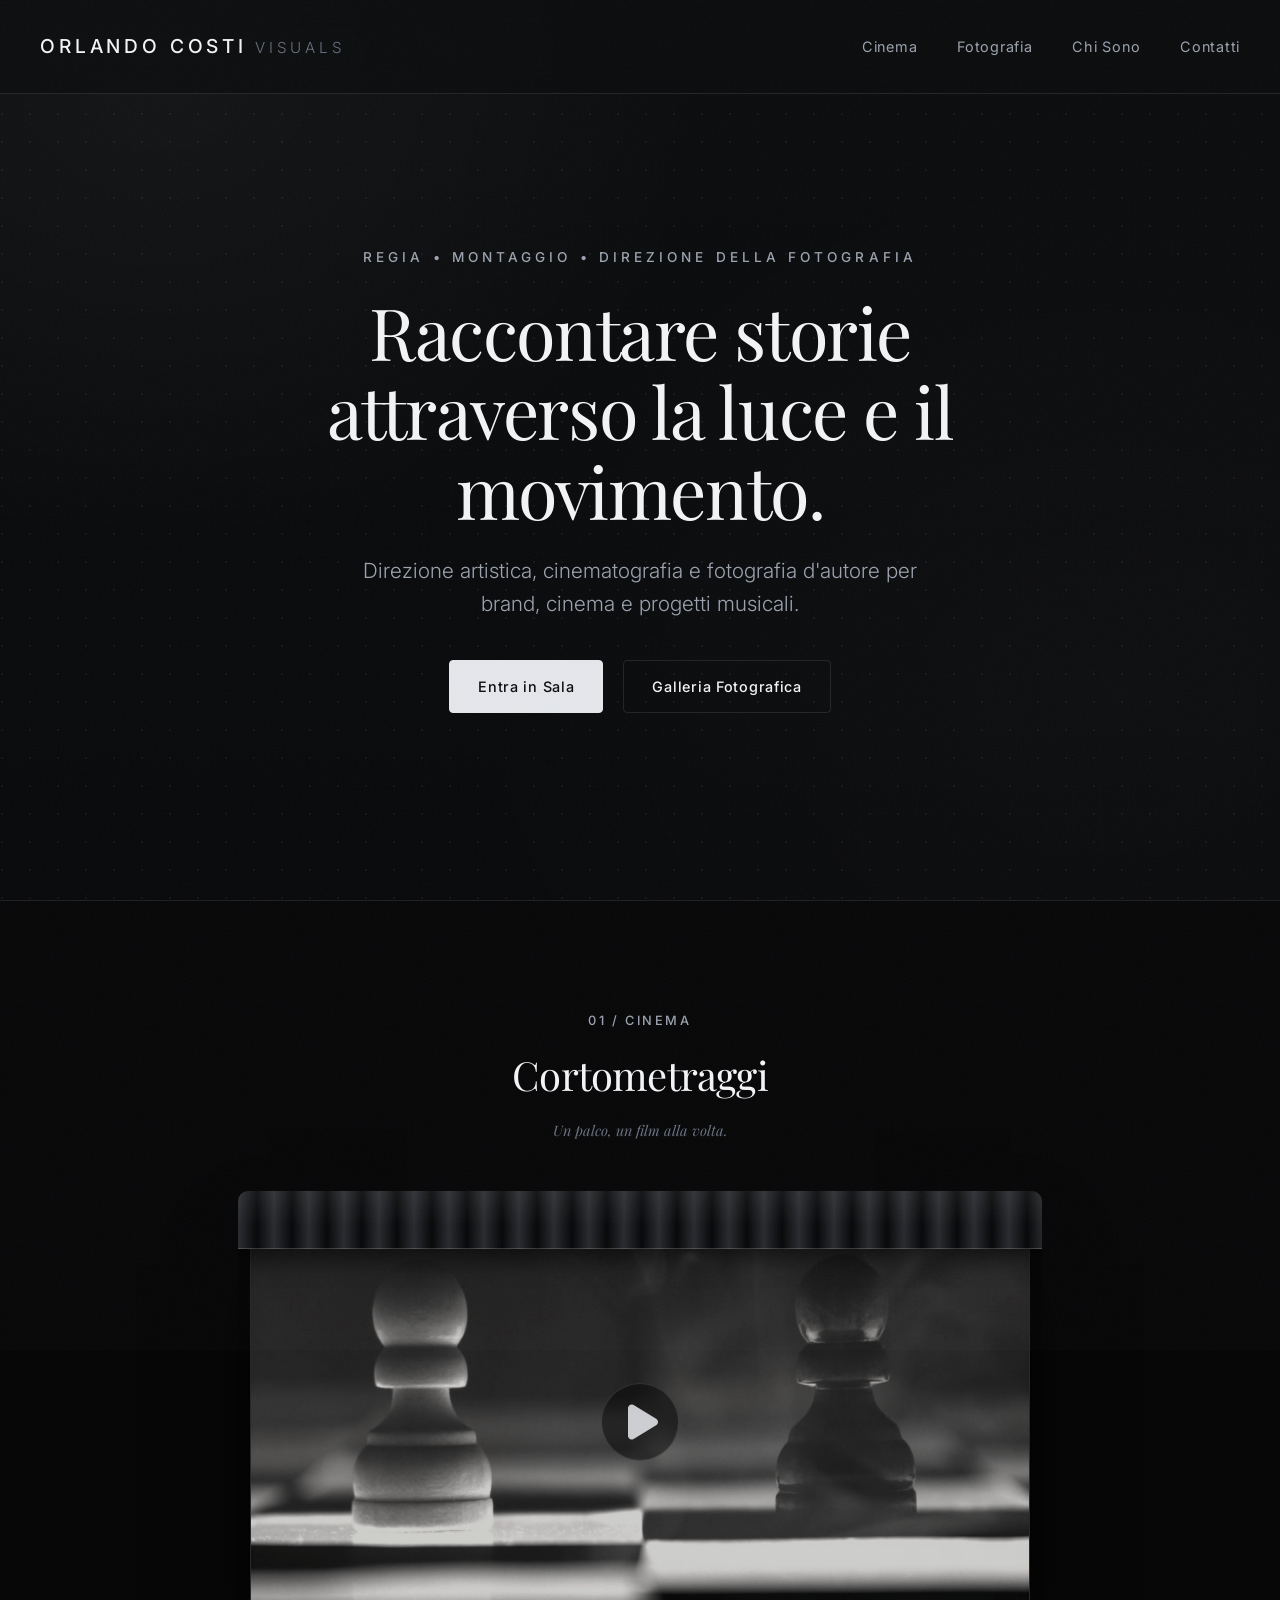
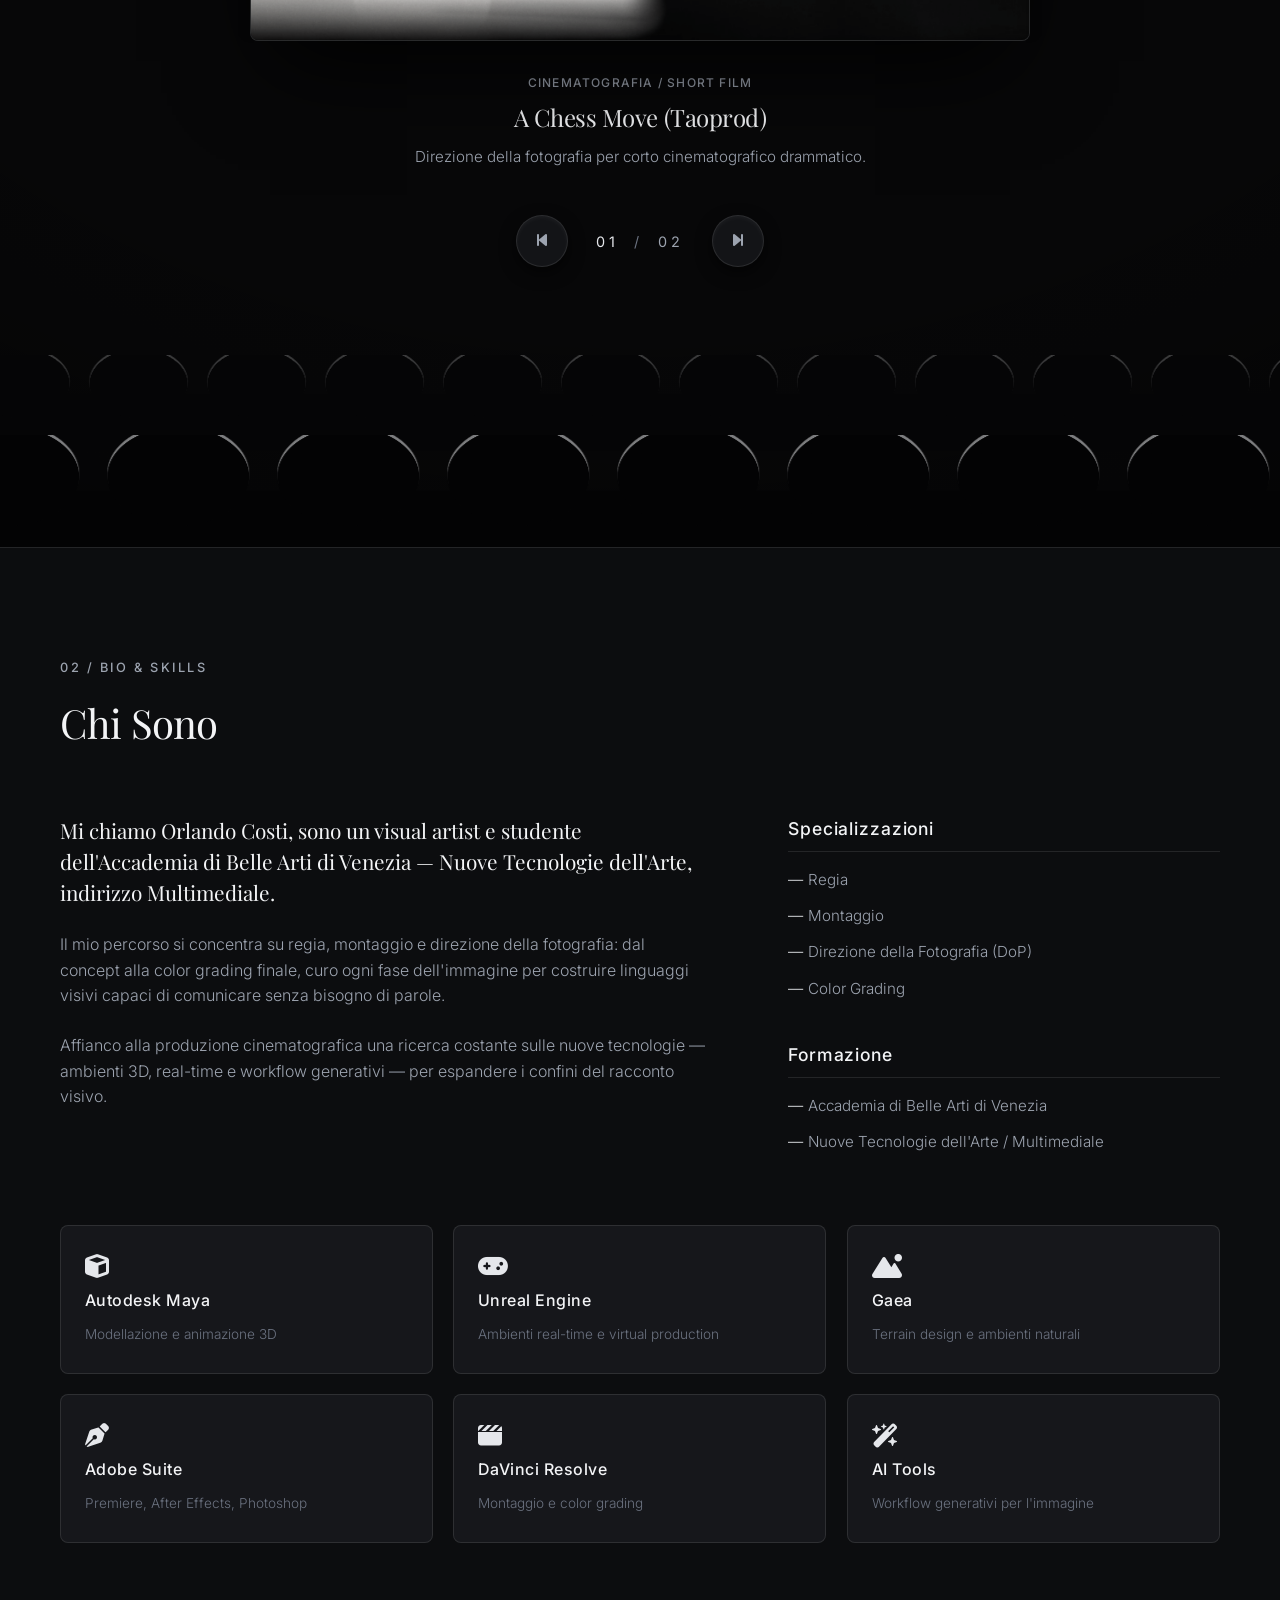
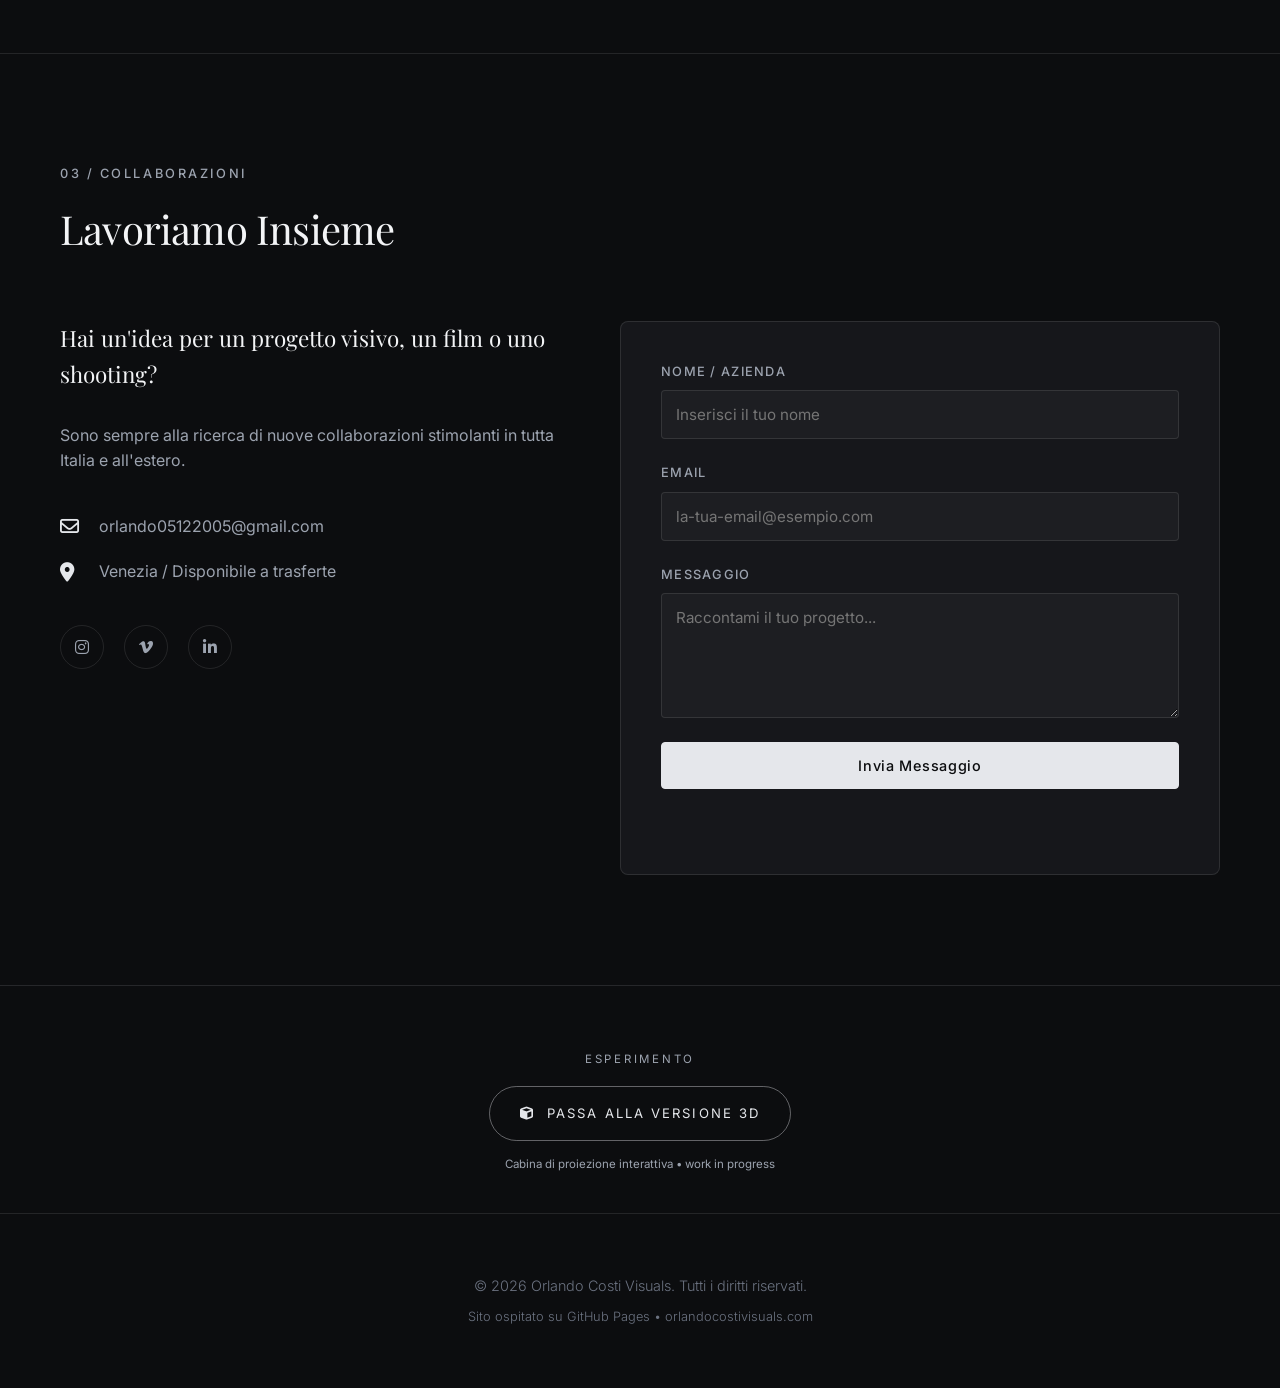
==== index.html @ 6434b757 "Remaster sito base: sipario più realistico + mail corretta - Tende: velluto a pieghe morbide che si " ====
<!DOCTYPE html>
<html lang="it">
<head>
    <meta charset="UTF-8">
    <meta name="viewport" content="width=device-width, initial-scale=1.0">
    <meta name="description" content="Orlando Costi Visuals - Portfolio di fotografia, cinematografia e direzione artistica.">
    <title>Orlando Costi Visuals | Portfolio</title>
    <!-- Google Fonts -->
    <link rel="preconnect" href="https://fonts.googleapis.com">
    <link rel="preconnect" href="https://fonts.gstatic.com" crossorigin>
    <link href="https://fonts.googleapis.com/css2?family=Inter:wght@300;400;500;600&family=Playfair+Display:ital,wght@0,400;0,600;1,400&display=swap" rel="stylesheet">
    <!-- FontAwesome for Icons -->
    <link rel="stylesheet" href="https://cdnjs.cloudflare.com/ajax/libs/font-awesome/6.4.0/css/all.min.css">
    <link rel="stylesheet" href="style.css">
</head>
<body>
    <div class="bg-ambient" aria-hidden="true"></div>
    <div class="bg-pattern" aria-hidden="true"></div>
    <div class="film-grain" aria-hidden="true"></div>

    <header class="main-header">
        <a href="index.html" class="logo">ORLANDO COSTI<span>VISUALS</span></a>
        <nav class="nav-links">
            <a href="#cinema" class="nav-link">Cinema</a>
            <a href="photography.html" class="nav-link">Fotografia</a>
            <a href="#about" class="nav-link">Chi Sono</a>
            <a href="#contact" class="nav-link">Contatti</a>
        </nav>
        <button class="mobile-menu-btn" aria-label="Menu" id="mobile-menu-toggle">
            <span class="bar"></span>
            <span class="bar"></span>
        </button>
    </header>

    <main>
        <!-- Hero Section -->
        <section class="hero" id="hero">
            <div class="hero-content">
                <p class="hero-tagline">REGIA &bull; MONTAGGIO &bull; DIREZIONE DELLA FOTOGRAFIA</p>
                <h1 class="hero-title">Raccontare storie attraverso la luce e il movimento.</h1>
                <p class="hero-desc">Direzione artistica, cinematografia e fotografia d'autore per brand, cinema e progetti musicali.</p>
                <div class="hero-cta">
                    <a href="#cinema" class="btn btn-primary">Entra in Sala</a>
                    <a href="photography.html" class="btn btn-secondary">Galleria Fotografica</a>
                </div>
            </div>
        </section>

        <!-- Cinema Stage: minimal theater — silhouette seats with projected
             light line, working curtains on each film switch -->
        <section class="cinema-stage" id="cinema">
            <!-- Platea minimalista: sagome sedute + linea di luce dallo schermo -->
            <div class="stage-seats" aria-hidden="true">
                <div class="seat-row seat-row-back"></div>
                <div class="seat-row seat-row-front"></div>
            </div>

            <div class="section-inner stage-inner">
                <div class="section-header text-center">
                    <span class="section-label">01 / CINEMA</span>
                    <h2 class="section-title">Cortometraggi</h2>
                    <p class="section-subtitle">Un palco, un film alla volta.</p>
                </div>

                <div class="stage-proscenium">
                    <div class="stage-viewport" id="stage-viewport">
                        <article class="stage-slide active" data-video-id="xAbP0Tb6KU0" tabindex="0" role="button" aria-label="Guarda A Chess Move">
                            <div class="stage-visual">
                                <img src="assets/covers/chessboard_cover.png" alt="A Chess Move Cover">
                                <i class="fa-solid fa-play play-icon-overlay"></i>
                                <div class="video-badge">CORTOMETRAGGIO</div>
                            </div>
                            <div class="stage-info">
                                <span class="project-category">Cinematografia / Short Film</span>
                                <h3 class="project-name">A Chess Move (Taoprod)</h3>
                                <p class="project-description">Direzione della fotografia per corto cinematografico drammatico.</p>
                            </div>
                        </article>

                        <article class="stage-slide" data-video-id="LDUSHwS_K_g" tabindex="0" role="button" aria-label="Guarda Terminal Dream">
                            <div class="stage-visual">
                                <img src="assets/covers/beach_cover.png" alt="Terminal Dream Cover">
                                <i class="fa-solid fa-play play-icon-overlay"></i>
                                <div class="video-badge">CORTOMETRAGGIO</div>
                            </div>
                            <div class="stage-info">
                                <span class="project-category">Cinematografia / Short Film</span>
                                <h3 class="project-name">Terminal Dream</h3>
                                <p class="project-description">Lavoro di cinematografia personale, esperimento di composizione e colore.</p>
                            </div>
                        </article>
                    </div>

                    <!-- Sipario: si chiude e si riapre a ogni cambio di corto -->
                    <div class="stage-curtains" id="stage-curtains" aria-hidden="true">
                        <div class="curtain curtain-left"></div>
                        <div class="curtain curtain-right"></div>
                        <div class="stage-valance"></div>
                    </div>
                </div>

                <div class="stage-controls">
                    <button class="stage-btn" id="stage-prev" aria-label="Film precedente">
                        <i class="fa-solid fa-backward-step"></i>
                    </button>
                    <div class="stage-counter">
                        <span id="stage-current">01</span>
                        <span class="counter-sep">/</span>
                        <span id="stage-total">02</span>
                    </div>
                    <button class="stage-btn" id="stage-next" aria-label="Film successivo">
                        <i class="fa-solid fa-forward-step"></i>
                    </button>
                </div>
            </div>
        </section>

        <!-- About & Skills Section -->
        <section class="about" id="about">
            <div class="section-inner">
                <div class="section-header">
                    <span class="section-label">02 / BIO &amp; SKILLS</span>
                    <h2 class="section-title">Chi Sono</h2>
                </div>
                <div class="about-content">
                    <div class="about-text">
                        <p class="about-lead">Mi chiamo Orlando Costi, sono un visual artist e studente dell'Accademia di Belle Arti di Venezia — Nuove Tecnologie dell'Arte, indirizzo Multimediale.</p>
                        <p>Il mio percorso si concentra su regia, montaggio e direzione della fotografia: dal concept alla color grading finale, curo ogni fase dell'immagine per costruire linguaggi visivi capaci di comunicare senza bisogno di parole.</p>
                        <p>Affianco alla produzione cinematografica una ricerca costante sulle nuove tecnologie — ambienti 3D, real-time e workflow generativi — per espandere i confini del racconto visivo.</p>
                    </div>
                    <div class="about-details">
                        <div class="detail-group">
                            <h4>Specializzazioni</h4>
                            <ul>
                                <li>Regia</li>
                                <li>Montaggio</li>
                                <li>Direzione della Fotografia (DoP)</li>
                                <li>Color Grading</li>
                            </ul>
                        </div>
                        <div class="detail-group">
                            <h4>Formazione</h4>
                            <ul>
                                <li>Accademia di Belle Arti di Venezia</li>
                                <li>Nuove Tecnologie dell'Arte / Multimediale</li>
                            </ul>
                        </div>
                    </div>
                </div>

                <div class="skills-grid">
                    <div class="skill-card" data-tilt="10">
                        <i class="fa-solid fa-cube"></i>
                        <h5>Autodesk Maya</h5>
                        <p>Modellazione e animazione 3D</p>
                    </div>
                    <div class="skill-card" data-tilt="10">
                        <i class="fa-solid fa-gamepad"></i>
                        <h5>Unreal Engine</h5>
                        <p>Ambienti real-time e virtual production</p>
                    </div>
                    <div class="skill-card" data-tilt="10">
                        <i class="fa-solid fa-mountain-sun"></i>
                        <h5>Gaea</h5>
                        <p>Terrain design e ambienti naturali</p>
                    </div>
                    <div class="skill-card" data-tilt="10">
                        <i class="fa-solid fa-pen-nib"></i>
                        <h5>Adobe Suite</h5>
                        <p>Premiere, After Effects, Photoshop</p>
                    </div>
                    <div class="skill-card" data-tilt="10">
                        <i class="fa-solid fa-clapperboard"></i>
                        <h5>DaVinci Resolve</h5>
                        <p>Montaggio e color grading</p>
                    </div>
                    <div class="skill-card" data-tilt="10">
                        <i class="fa-solid fa-wand-magic-sparkles"></i>
                        <h5>AI Tools</h5>
                        <p>Workflow generativi per l'immagine</p>
                    </div>
                </div>
            </div>
        </section>

        <!-- Contact Section -->
        <section class="contact" id="contact">
            <div class="section-inner">
                <div class="section-header">
                    <span class="section-label">03 / COLLABORAZIONI</span>
                    <h2 class="section-title">Lavoriamo Insieme</h2>
                </div>
                <div class="contact-container">
                    <div class="contact-info">
                        <p class="contact-lead">Hai un'idea per un progetto visivo, un film o uno shooting?</p>
                        <p>Sono sempre alla ricerca di nuove collaborazioni stimolanti in tutta Italia e all'estero.</p>
                        <div class="contact-methods">
                            <a href="mailto:orlando05122005@gmail.com" class="contact-method-item">
                                <i class="fa-regular fa-envelope"></i>
                                <span>orlando05122005@gmail.com</span>
                            </a>
                            <div class="contact-method-item">
                                <i class="fa-solid fa-location-dot"></i>
                                <span>Venezia / Disponibile a trasferte</span>
                            </div>
                        </div>
                        <div class="social-links">
                            <a href="#" target="_blank" rel="noopener noreferrer" aria-label="Instagram"><i class="fa-brands fa-instagram"></i></a>
                            <a href="#" target="_blank" rel="noopener noreferrer" aria-label="Vimeo"><i class="fa-brands fa-vimeo-v"></i></a>
                            <a href="#" target="_blank" rel="noopener noreferrer" aria-label="LinkedIn"><i class="fa-brands fa-linkedin-in"></i></a>
                        </div>
                    </div>

                    <form class="contact-form" action="#" method="POST" id="contact-form">
                        <div class="form-group">
                            <label for="name">Nome / Azienda</label>
                            <input type="text" id="name" name="name" required placeholder="Inserisci il tuo nome">
                        </div>
                        <div class="form-group">
                            <label for="email">Email</label>
                            <input type="email" id="email" name="email" required placeholder="la-tua-email@esempio.com">
                        </div>
                        <div class="form-group">
                            <label for="message">Messaggio</label>
                            <textarea id="message" name="message" rows="5" required placeholder="Raccontami il tuo progetto..."></textarea>
                        </div>
                        <button type="submit" class="btn btn-primary">Invia Messaggio</button>
                        <p class="form-status" id="form-status" role="status" aria-live="polite"></p>
                    </form>
                </div>
            </div>
        </section>
    </main>

    <!-- Lightbox Modal -->
    <div class="lightbox" id="lightbox-modal">
        <button class="lightbox-close" id="lightbox-close" aria-label="Chiudi">&times;</button>
        <button class="lightbox-nav lightbox-prev" id="lightbox-prev" aria-label="Precedente">&#10094;</button>
        <button class="lightbox-nav lightbox-next" id="lightbox-next" aria-label="Successiva">&#10095;</button>
        <div class="lightbox-content">
            <img src="" alt="" id="lightbox-img" class="lightbox-media active">
            <div id="lightbox-video-container" class="lightbox-media">
                <iframe id="lightbox-iframe" src="" frameborder="0" allow="accelerometer; autoplay; clipboard-write; encrypted-media; gyroscope; picture-in-picture; web-share" allowfullscreen title="Riproduzione video"></iframe>
            </div>
        </div>
        <div class="lightbox-caption" id="lightbox-caption">Dettagli Immagine</div>
    </div>

    <!-- Accesso all'esperienza 3D sperimentale (cabina di proiezione) -->
    <section style="text-align:center; padding:64px 24px 40px; border-top:1px solid rgba(229,231,235,0.12);">
        <p style="font-size:0.72rem; letter-spacing:0.24em; text-transform:uppercase; color:#9ca3af; margin-bottom:18px;">Esperimento</p>
        <a href="booth.html" style="display:inline-flex; align-items:center; gap:12px; padding:16px 30px; border:1px solid rgba(229,231,235,0.4); border-radius:999px; color:#e5e7eb; text-decoration:none; font-family:inherit; font-size:0.82rem; letter-spacing:0.16em; text-transform:uppercase; transition:background .25s ease, border-color .25s ease;"
           onmouseover="this.style.background='rgba(229,231,235,0.12)'; this.style.borderColor='#e5e7eb';"
           onmouseout="this.style.background='transparent'; this.style.borderColor='rgba(229,231,235,0.4)';">
            <i class="fa-solid fa-cube"></i> Passa alla versione 3D
        </a>
        <p style="font-size:0.72rem; color:#9ca3af; margin-top:14px;">Cabina di proiezione interattiva &bull; work in progress</p>
    </section>

    <footer class="main-footer">
        <p>&copy; 2026 Orlando Costi Visuals. Tutti i diritti riservati.</p>
        <p class="footer-sub">Sito ospitato su GitHub Pages &bull; orlandocostivisuals.com</p>
    </footer>

    <script src="script.js"></script>
</body>
</html>
---- style.css ----
/* ==========================================================================
   Orlando Costi Visuals - Portfolio CSS (grigio & argento)
   Pages: index.html (Hero, Cinema Stage, About, Contact)
          photography.html (Selezione progetti + Galleria spaziale)
   ========================================================================== */

/* 1. Design System Tokens */
:root {
    --bg-color: #0c0d0f;        /* grigio carbone scuro */
    --bg-slate: #101114;        /* grigio ardesia */
    --bg-card: #16171b;         /* grigio scuro per card e form */
    --text-primary: #f3f4f6;    /* argento chiarissimo */
    --text-secondary: #9ca3af;  /* grigio medio */
    --text-muted: #6b7280;      /* grigio spento */
    --accent: #e5e7eb;          /* argento metallico */
    --accent-hover: #ffffff;    /* bianco puro */
    --accent-rgb: 229, 231, 235;
    --border-color: rgba(255, 255, 255, 0.1);

    /* Font Families */
    --font-serif: 'Playfair Display', Georgia, serif;
    --font-sans: 'Inter', -apple-system, BlinkMacSystemFont, "Segoe UI", Roboto, sans-serif;

    /* Spacings */
    --container-max-width: 1200px;
    --section-padding-y: 110px;
    --transition-smooth: all 0.5s cubic-bezier(0.16, 1, 0.3, 1);
}

/* 2. Reset & Base Styles */
* {
    margin: 0;
    padding: 0;
    box-sizing: border-box;
}

html {
    scroll-behavior: smooth;
    background-color: var(--bg-color);
    color: var(--text-primary);
    font-family: var(--font-sans);
    line-height: 1.6;
}

body {
    overflow-x: hidden;
    position: relative;
}

/* Ambient background: chiaroscuro neutro che respira lentamente */
.bg-ambient {
    position: fixed;
    inset: -12%;
    z-index: -2;
    pointer-events: none;
    background:
        radial-gradient(50% 60% at 20% 18%, rgba(255, 255, 255, 0.035), transparent 70%),
        radial-gradient(60% 70% at 80% 72%, rgba(255, 255, 255, 0.02), transparent 72%),
        linear-gradient(180deg, #0c0d0f 0%, #08090b 100%);
    animation: ambient-drift 32s ease-in-out infinite alternate;
    will-change: transform;
}

@keyframes ambient-drift {
    0%   { transform: translate3d(-2%, -1.5%, 0) scale(1); }
    50%  { transform: translate3d(1.5%, 1%, 0) scale(1.04); }
    100% { transform: translate3d(3%, 2%, 0) scale(1.08); }
}

/* Pattern continuo: micro-punti argento in deriva lentissima.
   Traslazione = multipli esatti della tile (28px) → loop invisibile */
.bg-pattern {
    position: fixed;
    top: -320px;
    left: -320px;
    width: calc(100vw + 640px);
    height: calc(100vh + 640px);
    z-index: -1;
    pointer-events: none;
    background-image: radial-gradient(rgba(255, 255, 255, 0.05) 1px, transparent 1.3px);
    background-size: 28px 28px;
    animation: pattern-drift 150s linear infinite;
    will-change: transform;
}

@keyframes pattern-drift {
    to { transform: translate3d(280px, 168px, 0); }
}

/* Animated film-grain overlay (SVG turbulence noise, GPU-jittered) */
.film-grain {
    position: fixed;
    top: -50vh;
    left: -50vw;
    width: 200vw;
    height: 200vh;
    background-image: url("data:image/svg+xml,%3Csvg xmlns='http://www.w3.org/2000/svg' width='240' height='240'%3E%3Cfilter id='n'%3E%3CfeTurbulence type='fractalNoise' baseFrequency='0.85' numOctaves='2' stitchTiles='stitch'/%3E%3C/filter%3E%3Crect width='240' height='240' filter='url(%23n)'/%3E%3C/svg%3E");
    opacity: 0.04;
    pointer-events: none;
    z-index: 1500;
    animation: grain-shift 0.9s steps(10) infinite;
    will-change: transform;
}

@keyframes grain-shift {
    0%   { transform: translate3d(0, 0, 0); }
    10%  { transform: translate3d(-2%, -3%, 0); }
    20%  { transform: translate3d(3%, 1%, 0); }
    30%  { transform: translate3d(-1%, 3%, 0); }
    40%  { transform: translate3d(2%, -2%, 0); }
    50%  { transform: translate3d(-3%, 2%, 0); }
    60%  { transform: translate3d(1%, -1%, 0); }
    70%  { transform: translate3d(-2%, 2%, 0); }
    80%  { transform: translate3d(3%, -3%, 0); }
    90%  { transform: translate3d(-1%, 1%, 0); }
    100% { transform: translate3d(0, 0, 0); }
}

/* Typography elements */
h1, h2, h3, h4 {
    font-family: var(--font-serif);
    font-weight: 400;
    letter-spacing: -0.02em;
}

p {
    font-size: 1rem;
    color: var(--text-secondary);
}

a {
    color: inherit;
    text-decoration: none;
}

ul {
    list-style: none;
}

/* 3. Header & Navigation (shared across pages) */
.main-header {
    position: fixed;
    top: 0;
    left: 0;
    width: 100%;
    display: flex;
    justify-content: space-between;
    align-items: center;
    padding: 30px 40px;
    z-index: 100;
    background: rgba(12, 13, 15, 0.72);
    backdrop-filter: blur(15px);
    border-bottom: 1px solid var(--border-color);
    transition: var(--transition-smooth);
}

.main-header.scrolled {
    padding: 15px 40px;
    box-shadow: 0 10px 30px rgba(0, 0, 0, 0.3);
}

.logo {
    font-size: 1.2rem;
    font-weight: 500;
    letter-spacing: 0.2em;
    font-family: var(--font-sans);
}

.logo span {
    font-weight: 300;
    color: var(--text-muted);
    margin-left: 8px;
    font-size: 0.95rem;
}

.nav-links {
    display: flex;
    gap: 40px;
}

.nav-link {
    font-size: 0.9rem;
    font-weight: 400;
    letter-spacing: 0.05em;
    color: var(--text-secondary);
    transition: var(--transition-smooth);
    position: relative;
    padding: 5px 0;
}

.nav-link::after {
    content: '';
    position: absolute;
    bottom: 0;
    left: 0;
    width: 0;
    height: 1px;
    background-color: var(--accent);
    transition: var(--transition-smooth);
}

.nav-link:hover,
.nav-link.active {
    color: var(--text-primary);
}

.nav-link:hover::after,
.nav-link.active::after {
    width: 100%;
}

/* Mobile Menu Button */
.mobile-menu-btn {
    display: none;
    background: none;
    border: none;
    cursor: pointer;
    flex-direction: column;
    gap: 6px;
    padding: 4px;
}

.mobile-menu-btn .bar {
    width: 24px;
    height: 1px;
    background-color: var(--text-primary);
    transition: var(--transition-smooth);
}

/* 4. Sections Base Layout (full-bleed sections, constrained inner) */
section {
    padding: var(--section-padding-y) 0;
    border-top: 1px solid var(--border-color);
}

.section-inner {
    max-width: var(--container-max-width);
    margin: 0 auto;
    padding: 0 20px;
}

.section-header {
    margin-bottom: 60px;
}

.section-header.text-center {
    text-align: center;
}

.section-label {
    display: block;
    font-size: 0.8rem;
    letter-spacing: 0.2em;
    color: var(--text-secondary);
    margin-bottom: 12px;
    font-weight: 500;
}

.section-title {
    font-size: 2.5rem;
    color: var(--text-primary);
}

.section-subtitle {
    margin-top: 12px;
    font-size: 0.9rem;
    color: var(--text-muted);
    font-style: italic;
    font-family: var(--font-serif);
}

/* Scroll reveal: sections fade up, inner blocks follow with a stagger */
.reveal {
    opacity: 0;
    transform: translateY(34px);
    transition: opacity 0.8s cubic-bezier(0.16, 1, 0.3, 1),
                transform 0.8s cubic-bezier(0.16, 1, 0.3, 1);
}

.reveal.visible {
    opacity: 1;
    transform: none;
}

.reveal .section-header,
.reveal .stage-proscenium,
.reveal .about-content,
.reveal .contact-container,
.reveal .folder-grid,
.reveal .stage-controls {
    opacity: 0;
    transform: translateY(26px);
    transition: opacity 0.9s cubic-bezier(0.16, 1, 0.3, 1),
                transform 0.9s cubic-bezier(0.16, 1, 0.3, 1);
}

.reveal.visible .section-header {
    opacity: 1;
    transform: none;
    transition-delay: 0.08s;
}

.reveal.visible .stage-proscenium,
.reveal.visible .about-content,
.reveal.visible .contact-container,
.reveal.visible .folder-grid {
    opacity: 1;
    transform: none;
    transition-delay: 0.22s;
}

.reveal.visible .stage-controls {
    opacity: 1;
    transform: none;
    transition-delay: 0.38s;
}

/* Skill cards fade in one after another (opacity only: the 3D tilt owns
   their transform, so its 0.18s transform transition stays untouched) */
.reveal .skill-card {
    opacity: 0;
    transition: opacity 0.7s ease, transform 0.18s ease-out;
}

.reveal.visible .skill-card {
    opacity: 1;
}

.reveal.visible .skill-card:nth-child(1) { transition-delay: 0.12s, 0s; }
.reveal.visible .skill-card:nth-child(2) { transition-delay: 0.19s, 0s; }
.reveal.visible .skill-card:nth-child(3) { transition-delay: 0.26s, 0s; }
.reveal.visible .skill-card:nth-child(4) { transition-delay: 0.33s, 0s; }
.reveal.visible .skill-card:nth-child(5) { transition-delay: 0.40s, 0s; }
.reveal.visible .skill-card:nth-child(6) { transition-delay: 0.47s, 0s; }

/* 5. Hero Section */
.hero {
    min-height: 100vh;
    display: flex;
    align-items: center;
    justify-content: center;
    padding: 140px 20px 80px 20px;
    text-align: center;
    border-top: none;
}

.hero-content {
    max-width: 800px;
    animation: fadeIn 1.2s cubic-bezier(0.16, 1, 0.3, 1) forwards;
}

.hero-tagline {
    font-size: 0.85rem;
    letter-spacing: 0.3em;
    color: var(--text-secondary);
    margin-bottom: 24px;
    font-weight: 500;
}

.hero-title {
    font-size: clamp(2.5rem, 6vw, 4.5rem);
    line-height: 1.1;
    margin-bottom: 24px;
    color: var(--text-primary);
}

.hero-desc {
    font-size: clamp(1.1rem, 2vw, 1.3rem);
    max-width: 600px;
    margin: 0 auto 40px auto;
    font-weight: 300;
}

.hero-cta {
    display: flex;
    gap: 20px;
    justify-content: center;
    align-items: center;
}

/* Buttons */
.btn {
    display: inline-block;
    padding: 14px 28px;
    font-size: 0.9rem;
    font-weight: 500;
    letter-spacing: 0.05em;
    border-radius: 4px;
    transition: var(--transition-smooth);
    cursor: pointer;
    border: none;
    font-family: var(--font-sans);
}

.btn-primary {
    background-color: var(--accent);
    color: #0c0d0f;
    border: 1px solid var(--accent);
}

.btn-primary:hover {
    background-color: var(--accent-hover);
    border-color: var(--accent-hover);
    transform: translateY(-2px);
    box-shadow: 0 10px 20px rgba(255, 255, 255, 0.12);
}

.btn-secondary {
    background-color: transparent;
    color: var(--text-primary);
    border: 1px solid var(--border-color);
}

.btn-secondary:hover {
    background-color: rgba(255, 255, 255, 0.05);
    border-color: var(--text-primary);
    transform: translateY(-2px);
}

/* Shared project text styles */
.project-category {
    font-size: 0.75rem;
    letter-spacing: 0.1em;
    color: var(--text-secondary);
    text-transform: uppercase;
    font-weight: 500;
    margin-bottom: 6px;
    display: inline-block;
}

.project-name {
    font-size: 1.5rem;
    color: var(--text-primary);
    margin-bottom: 8px;
    transition: var(--transition-smooth);
}

.project-description {
    font-size: 0.95rem;
    color: var(--text-secondary);
    font-weight: 300;
}

/* Generic 3D tilt targets (transform driven by JS) */
[data-tilt] {
    transition: transform 0.18s ease-out;
    transform-style: preserve-3d;
    will-change: transform;
}

/* ==========================================================================
   7. CINEMA STAGE — sala minimale: platea in silhouette, sipario funzionale
   ========================================================================== */
.cinema-stage {
    position: relative;
    background-color: #070708;
    overflow: hidden;
    padding-bottom: 280px; /* respiro per la platea in primo piano */
}

/* Vignetta neutra: chiude la sala senza distrarre */
.cinema-stage::before {
    content: '';
    position: absolute;
    inset: 0;
    z-index: 1;
    pointer-events: none;
    background: radial-gradient(ellipse 120% 90% at 50% 30%,
        transparent 55%, rgba(0, 0, 0, 0.55) 100%);
}

.stage-inner {
    position: relative;
}

.stage-inner .section-header {
    position: relative;
    z-index: 2;
}

/* --- Platea minimalista ---------------------------------------------------
   Sagome di poltrone quasi nere; una sottile linea bianca corre lungo il
   bordo superiore di ogni schienale: è la luce proiettata dallo schermo.
   Ogni fila: 3 layer ripetuti — (1) sagoma, (2) stessa sagoma spostata
   in alto di --lift in colore luce (spunta solo il filo superiore),
   (3) corpo pieno sotto. --------------------------------------------------- */
.stage-seats {
    position: absolute;
    bottom: 0;
    left: 0;
    width: 100%;
    height: 240px;
    z-index: 4;
    pointer-events: none;
}

.seat-row {
    position: absolute;
    left: 50%;
    transform: translateX(-50%);
    background-repeat: repeat-x;
    background-size: var(--w) 100%;
    background-image:
        radial-gradient(ellipse 42% 36% at 50% 30%, var(--fill) 99%, transparent 100%),
        radial-gradient(ellipse 42% 36% at 50% calc(30% - var(--lift)), var(--line) 98%, transparent 100%),
        linear-gradient(to bottom, transparent 0 40%, var(--fill) 40.5% 100%);
}

.seat-row-back {
    --w: 118px;
    --lift: 2.5px;
    --fill: #050506;
    --line: rgba(243, 244, 246, 0.22);
    width: 106%;
    height: 96px;
    bottom: 96px;
}

.seat-row-front {
    --w: 170px;
    --lift: 3.5px;
    --fill: #030304;
    --line: rgba(243, 244, 246, 0.5);
    width: 112%;
    height: 138px;
    bottom: -26px;
}

/* --- Proscenio: schermo + sipario ----------------------------------------- */
.stage-proscenium {
    position: relative;
    z-index: 3;
    max-width: 780px;
    margin: 0 auto;
}

.stage-viewport {
    position: relative;
    min-height: 480px;
}

.stage-slide {
    display: none;
    cursor: pointer;
    outline-color: var(--accent);
}

.stage-slide.active {
    display: block;
}

.stage-visual {
    position: relative;
    aspect-ratio: 16/9;
    border-radius: 8px;
    overflow: hidden;
    border: 1px solid rgba(255, 255, 255, 0.12);
    display: flex;
    align-items: center;
    justify-content: center;
    background: #0b0c0e;
    box-shadow: 0 40px 90px -20px rgba(0, 0, 0, 0.9);
}

.stage-visual img {
    position: absolute;
    width: 100%;
    height: 100%;
    object-fit: cover;
    opacity: 0.8;
    filter: saturate(0.25); /* fotogrammi quasi monocromi, coerenti con la palette */
    transition: var(--transition-smooth);
}

.stage-slide:hover .stage-visual img {
    opacity: 0.95;
    transform: scale(1.02);
}

.play-icon-overlay {
    font-size: 2.5rem;
    color: var(--accent);
    opacity: 0.85;
    z-index: 2;
    transition: var(--transition-smooth);
    background: rgba(7, 7, 8, 0.6);
    width: 78px;
    height: 78px;
    border-radius: 50%;
    display: flex;
    align-items: center;
    justify-content: center;
    padding-left: 6px; /* Alignment visual correction for play icon */
    border: 1px solid rgba(255, 255, 255, 0.14);
}

.stage-slide:hover .play-icon-overlay {
    opacity: 1;
    color: #0c0d0f;
    background-color: var(--accent);
    border-color: var(--accent);
    transform: scale(1.08);
}

.video-badge {
    position: absolute;
    top: 18px;
    left: 18px;
    background-color: rgba(7, 7, 8, 0.7);
    color: var(--accent);
    border: 1px solid rgba(255, 255, 255, 0.35);
    padding: 4px 10px;
    border-radius: 4px;
    font-size: 0.7rem;
    font-weight: 600;
    letter-spacing: 0.1em;
    z-index: 2;
}

.stage-info {
    text-align: center;
    margin-top: 28px;
}

/* --- Sipario --------------------------------------------------------------
   Due pannelli plissettati in grigio. A riposo incorniciano appena lo
   schermo; al cambio corto si chiudono, la pellicola cambia, si riaprono. */
.stage-curtains {
    position: absolute;
    top: -12px;
    left: -12px;
    right: -12px;
    aspect-ratio: 16/9; /* copre lo schermo, non la didascalia sotto */
    overflow: hidden;
    pointer-events: none;
    border-radius: 10px;
}

.curtain {
    position: absolute;
    top: 0;
    bottom: 0;
    width: 54%;
    background-color: #131419;
    /* Velluto grigio a pieghe morbide: valli scure, creste che prendono luce */
    background-image:
        linear-gradient(to bottom, rgba(255, 255, 255, 0.05), transparent 12%, transparent 88%, rgba(0, 0, 0, 0.4)),
        repeating-linear-gradient(90deg,
            rgba(0, 0, 0, 0.64) 0px,
            rgba(150, 154, 163, 0.22) 13px,
            rgba(0, 0, 0, 0.66) 27px,
            rgba(108, 112, 120, 0.12) 41px);
    box-shadow: inset 0 0 70px rgba(0, 0, 0, 0.6), 0 0 55px rgba(0, 0, 0, 0.8);
    /* Peso teatrale: parte lenta, accelera, si assesta al centro */
    transition: transform 0.95s cubic-bezier(0.55, 0.03, 0.18, 1);
    will-change: transform;
}

/* Filo argento sul bordo interno (luce dello schermo) */
.curtain::before {
    content: '';
    position: absolute;
    top: 0;
    bottom: 0;
    width: 2px;
    z-index: 2;
    background: linear-gradient(to bottom,
        rgba(243, 244, 246, 0.5), rgba(243, 244, 246, 0.1) 70%, transparent);
}
/* Alone morbido dello schermo sul lembo interno */
.curtain::after {
    content: '';
    position: absolute;
    top: 0;
    bottom: 0;
    width: 44px;
}

.curtain-left {
    left: 0;
    transform-origin: left center;
    transform: translateX(-89%) scaleX(0.78); /* a riposo: raccolta a sinistra */
}
.curtain-left::before { right: 0; }
.curtain-left::after  { right: 0; background: linear-gradient(90deg, transparent, rgba(243, 244, 246, 0.1)); }

.curtain-right {
    right: 0;
    transform-origin: right center;
    transform: translateX(89%) scaleX(0.78);
    transition-delay: 0.06s; /* leggero sfasamento: più vivo */
}
.curtain-right::before { left: 0; }
.curtain-right::after  { left: 0; background: linear-gradient(270deg, transparent, rgba(243, 244, 246, 0.1)); }

/* Chiuse: le pieghe si distendono (scaleX 1) e coprono lo schermo con lieve sovrapposizione */
.stage-curtains.closed .curtain-left,
.stage-curtains.closed .curtain-right {
    transform: translateX(0) scaleX(1);
}

/* Mantovana (pelmet) fissa in alto: incornicia il palco */
.stage-valance {
    position: absolute;
    top: 0;
    left: -2%;
    right: -2%;
    height: 13%;
    z-index: 3;
    background-color: #101115;
    background-image:
        linear-gradient(to bottom, rgba(255, 255, 255, 0.06), transparent 60%),
        repeating-linear-gradient(90deg,
            rgba(0, 0, 0, 0.6) 0px,
            rgba(150, 154, 163, 0.18) 17px,
            rgba(0, 0, 0, 0.62) 35px);
    border-bottom: 1px solid rgba(243, 244, 246, 0.14);
    box-shadow: 0 10px 24px rgba(0, 0, 0, 0.6);
}

/* --- Controlli ------------------------------------------------------------ */
.stage-controls {
    position: relative;
    z-index: 6;
    display: flex;
    align-items: center;
    justify-content: center;
    gap: 28px;
    margin-top: 46px;
}

.stage-btn {
    width: 52px;
    height: 52px;
    border-radius: 50%;
    background: #131417;
    border: 1px solid var(--border-color);
    color: var(--text-secondary);
    font-size: 1rem;
    cursor: pointer;
    transition: var(--transition-smooth);
    box-shadow: inset 0 2px 4px rgba(255, 255, 255, 0.04), 0 6px 16px rgba(0, 0, 0, 0.6);
}

.stage-btn:hover {
    color: #0c0d0f;
    background: var(--accent);
    border-color: var(--accent);
}

.stage-btn:active {
    transform: scale(0.9);
}

.stage-counter {
    font-family: var(--font-sans);
    font-size: 0.9rem;
    letter-spacing: 0.25em;
    color: var(--text-secondary);
}

.stage-counter .counter-sep {
    margin: 0 8px;
    color: var(--text-muted);
}

#stage-current {
    color: var(--accent);
}

/* ==========================================================================
   8a. PROJECT FOLDER SELECTION (photography.html, view 1)
   ========================================================================== */
.project-select {
    border-top: none;
    min-height: 100vh;
    padding-top: 160px;
}

.folder-grid {
    display: grid;
    grid-template-columns: repeat(2, 1fr);
    gap: 40px;
    max-width: 940px;
    margin: 0 auto;
}

.folder-card {
    background: var(--bg-card);
    border: 1px solid var(--border-color);
    border-radius: 10px;
    overflow: hidden;
    cursor: pointer;
    outline-color: var(--accent);
    transition: var(--transition-smooth);
}

.folder-card:hover {
    transform: translateY(-6px);
    border-color: rgba(var(--accent-rgb), 0.4);
    box-shadow: 0 26px 50px rgba(0, 0, 0, 0.55);
}

.folder-cover {
    aspect-ratio: 16/10;
    overflow: hidden;
}

.folder-cover img {
    width: 100%;
    height: 100%;
    object-fit: cover;
    opacity: 0.85;
    transition: var(--transition-smooth);
}

.folder-card:hover .folder-cover img {
    transform: scale(1.05);
    opacity: 1;
}

.folder-info {
    display: flex;
    align-items: center;
    gap: 16px;
    padding: 18px 22px;
}

.folder-info i {
    font-size: 1.3rem;
    color: var(--accent);
}

.folder-info h3 {
    font-size: 1.15rem;
    color: var(--text-primary);
}

.folder-info p {
    font-size: 0.85rem;
    color: var(--text-muted);
}

/* --- View switching: zoom/fade between folders and gallery --- */
.view-hidden {
    display: none !important;
}

.view-enter {
    animation: view-in 0.65s cubic-bezier(0.16, 1, 0.3, 1);
}

.project-select.zoom-out {
    animation: view-out 0.45s cubic-bezier(0.55, 0, 0.8, 0.4) forwards;
}

@keyframes view-in {
    from {
        opacity: 0;
        transform: scale(1.06);
    }
    to {
        opacity: 1;
        transform: none;
    }
}

@keyframes view-out {
    to {
        opacity: 0;
        transform: scale(1.12);
    }
}

/* "Back to projects" button */
.tunnel-back {
    display: flex;
    width: max-content;
    align-items: center;
    gap: 10px;
    margin: 0 auto 44px;
    background: rgba(22, 23, 27, 0.85);
    border: 1px solid var(--border-color);
    color: var(--text-secondary);
    padding: 10px 20px;
    border-radius: 30px;
    font-family: var(--font-sans);
    font-size: 0.85rem;
    letter-spacing: 0.05em;
    cursor: pointer;
    transition: var(--transition-smooth);
    pointer-events: auto;
}

.tunnel-back:hover {
    color: #0c0d0f;
    background: var(--accent);
    border-color: var(--accent);
}

/* ==========================================================================
   8b. SPATIAL PHOTOGRAPHY TUNNEL (photography.html, view 2)
   Default: readable grid (mobile/touch/reduced-motion fallback).
   body.tunnel-3d: fixed full-screen 3D flight scene.
   ========================================================================== */

/* --- Grid fallback (default) --- */
.tunnel-scene {
    border-top: none;
    padding: 140px 0 80px;
}

.tunnel-world {
    width: 100%;
    max-width: var(--container-max-width);
    margin: 0 auto;
    padding: 0 20px;
    display: grid;
    grid-template-columns: repeat(2, 1fr);
    gap: 30px;
}

.tunnel-card {
    cursor: pointer;
    outline-color: var(--accent);
}

.tunnel-card img {
    width: 100%;
    aspect-ratio: 16/11;
    object-fit: cover;
    border-radius: 8px;
    border: 1px solid var(--border-color);
    display: block;
    box-shadow: 0 24px 50px -12px rgba(0, 0, 0, 0.6);
}

.tunnel-card figcaption {
    margin-top: 12px;
    font-family: var(--font-serif);
    font-size: 1.05rem;
    color: var(--text-primary);
}

.dust-plane,
.tunnel-track,
.tunnel-hint,
.tunnel-counter,
.tunnel-progress {
    display: none; /* only exist in 3D mode */
}

.tunnel-hud .tunnel-heading {
    max-width: var(--container-max-width);
    margin: 0 auto;
    padding: 0 20px 50px;
}

/* HUD heading is placed after the world in the DOM but must read first */
.tunnel-scene {
    display: flex;
    flex-direction: column;
}

.tunnel-hud   { order: 0; }
.tunnel-world { order: 1; }

/* --- 3D flight mode --- */
.tunnel-3d .tunnel-scene {
    position: fixed;
    inset: 0;
    padding: 0;
    display: block;
    overflow: hidden;
    background:
        radial-gradient(ellipse at 50% 42%, rgba(255, 255, 255, 0.035), transparent 60%),
        linear-gradient(180deg, var(--bg-color) 0%, var(--bg-slate) 55%, var(--bg-color) 100%);
    z-index: 1;
}

.tunnel-3d .tunnel-track {
    display: block; /* scroll length = flight length (set by JS) */
}

.tunnel-3d .main-footer {
    display: none;
}

.tunnel-3d .dust-plane {
    display: block;
    position: absolute;
    inset: 0;
    width: 100%;
    height: 100%;
    pointer-events: none;
}

#dust-bg  { z-index: 1; }
#dust-mid { z-index: 2; }

.tunnel-3d .tunnel-world {
    position: absolute;
    inset: 0;
    max-width: none;
    padding: 0;
    display: block;
    z-index: 3;
    perspective: 1000px;
    perspective-origin: 50% 46%;
    transform-style: preserve-3d;
}

/* Zig-zag corridor: cards stay near the center, so the focused one is
   large and fully visible while neighbours recede to the sides */
.tunnel-3d .tunnel-card {
    position: absolute;
    top: 50%;
    left: 50%;
    width: min(46vw, 640px);
    will-change: transform, opacity;
    backface-visibility: hidden;
}

.tunnel-3d .tunnel-card img {
    aspect-ratio: 16/11;
    box-shadow: 0 40px 90px -18px rgba(0, 0, 0, 0.85);
}

.tunnel-3d .tunnel-card figcaption {
    font-size: 0.95rem;
    opacity: 0.85;
}

.tunnel-3d .dust-fg { z-index: 4; }

/* --- HUD --- */
.tunnel-3d .tunnel-hud {
    position: absolute;
    inset: 0;
    z-index: 5;
    pointer-events: none;
}

.tunnel-3d .tunnel-heading {
    position: absolute;
    top: 110px;
    left: 40px;
    padding: 0;
}

.tunnel-3d .tunnel-heading .section-title {
    font-size: 2rem;
}

.tunnel-3d .tunnel-back {
    position: absolute;
    top: 112px;
    right: 40px;
    margin: 0;
}

.tunnel-3d .tunnel-hint {
    display: block;
    position: absolute;
    bottom: 34px;
    left: 50%;
    transform: translateX(-50%);
    font-size: 0.8rem;
    letter-spacing: 0.2em;
    text-transform: uppercase;
    color: var(--text-muted);
    white-space: nowrap;
    animation: hint-pulse 2.4s ease-in-out infinite;
    transition: opacity 0.6s ease;
}

.tunnel-3d .tunnel-hint.hidden {
    opacity: 0;
}

@keyframes hint-pulse {
    0%, 100% { opacity: 0.45; }
    50%      { opacity: 1; }
}

.tunnel-3d .tunnel-counter {
    display: block;
    position: absolute;
    bottom: 30px;
    right: 40px;
    font-size: 0.85rem;
    letter-spacing: 0.25em;
    color: var(--text-secondary);
}

.tunnel-3d .tunnel-progress {
    display: block;
    position: absolute;
    bottom: 0;
    left: 0;
    width: 100%;
    height: 2px;
    background: rgba(255, 255, 255, 0.06);
}

.tunnel-3d .tunnel-progress-fill {
    width: 0%;
    height: 100%;
    background: var(--accent);
    box-shadow: 0 0 10px rgba(255, 255, 255, 0.45);
}

/* ==========================================================================
   9. About & Skills Section
   ========================================================================== */
.about-content {
    display: grid;
    grid-template-columns: 1.2fr 0.8fr;
    gap: 80px;
}

.about-text {
    display: flex;
    flex-direction: column;
    gap: 24px;
}

.about-lead {
    font-size: 1.3rem;
    color: var(--text-primary);
    line-height: 1.5;
    font-family: var(--font-serif);
}

.about-text p {
    font-weight: 300;
}

.about-details {
    display: flex;
    flex-direction: column;
    gap: 40px;
}

.detail-group h4 {
    font-size: 1.1rem;
    letter-spacing: 0.05em;
    color: var(--text-primary);
    margin-bottom: 16px;
    border-bottom: 1px solid var(--border-color);
    padding-bottom: 8px;
    font-family: var(--font-sans);
    font-weight: 500;
}

.detail-group ul {
    display: flex;
    flex-direction: column;
    gap: 12px;
}

.detail-group li {
    font-size: 0.95rem;
    color: var(--text-secondary);
    font-weight: 300;
    position: relative;
    padding-left: 20px;
}

.detail-group li::before {
    content: '—';
    position: absolute;
    left: 0;
    color: var(--accent);
}

/* Skills grid: 3D parallax tilt cards */
.skills-grid {
    display: grid;
    grid-template-columns: repeat(3, 1fr);
    gap: 20px;
    margin-top: 70px;
}

.skill-card {
    background: var(--bg-card);
    border: 1px solid var(--border-color);
    border-radius: 8px;
    padding: 28px 24px;
    display: flex;
    flex-direction: column;
    gap: 10px;
    transform-style: preserve-3d;
}

/* Children float at different Z depths → internal parallax on tilt */
.skill-card i {
    font-size: 1.5rem;
    color: var(--accent);
    transform: translateZ(36px);
}

.skill-card h5 {
    font-family: var(--font-sans);
    font-weight: 500;
    font-size: 1rem;
    letter-spacing: 0.03em;
    color: var(--text-primary);
    transform: translateZ(24px);
}

.skill-card p {
    font-size: 0.85rem;
    color: var(--text-muted);
    font-weight: 300;
    transform: translateZ(12px);
}

.skill-card:hover {
    border-color: rgba(var(--accent-rgb), 0.35);
}

/* ==========================================================================
   10. Contact Section
   ========================================================================== */
.contact-container {
    display: grid;
    grid-template-columns: 1fr 1.2fr;
    gap: 60px;
}

.contact-info {
    display: flex;
    flex-direction: column;
    gap: 30px;
}

.contact-lead {
    font-size: 1.4rem;
    color: var(--text-primary);
    font-family: var(--font-serif);
}

.contact-methods {
    display: flex;
    flex-direction: column;
    gap: 20px;
    margin: 10px 0;
}

.contact-method-item {
    display: flex;
    align-items: center;
    gap: 15px;
    font-size: 1rem;
    color: var(--text-secondary);
    transition: var(--transition-smooth);
}

.contact-method-item i {
    font-size: 1.2rem;
    color: var(--accent);
    width: 24px;
}

a.contact-method-item:hover {
    color: var(--text-primary);
}

/* Social links styling */
.social-links {
    display: flex;
    gap: 20px;
}

.social-links a {
    display: flex;
    align-items: center;
    justify-content: center;
    width: 44px;
    height: 44px;
    border-radius: 50%;
    border: 1px solid var(--border-color);
    color: var(--text-secondary);
    transition: var(--transition-smooth);
}

.social-links a:hover {
    color: #0c0d0f;
    background-color: var(--accent);
    border-color: var(--accent);
    transform: translateY(-3px);
}

/* Form Styles */
.contact-form {
    display: flex;
    flex-direction: column;
    gap: 24px;
    background: var(--bg-card);
    padding: 40px;
    border-radius: 8px;
    border: 1px solid var(--border-color);
}

.form-group {
    display: flex;
    flex-direction: column;
    gap: 8px;
}

.form-group label {
    font-size: 0.8rem;
    letter-spacing: 0.1em;
    text-transform: uppercase;
    color: var(--text-secondary);
    font-weight: 500;
}

.form-group input,
.form-group textarea {
    background-color: rgba(255, 255, 255, 0.03);
    border: 1px solid var(--border-color);
    border-radius: 4px;
    padding: 14px;
    color: var(--text-primary);
    font-family: var(--font-sans);
    font-size: 0.95rem;
    transition: var(--transition-smooth);
}

.form-group input:focus,
.form-group textarea:focus {
    outline: none;
    border-color: var(--accent);
    background-color: rgba(255, 255, 255, 0.05);
}

.form-status {
    min-height: 1.4em;
    font-size: 0.9rem;
    color: var(--accent);
}

/* ==========================================================================
   11. Lightbox Modal
   ========================================================================== */
.lightbox {
    position: fixed;
    top: 0;
    left: 0;
    width: 100vw;
    height: 100vh;
    background-color: rgba(5, 5, 7, 0.98);
    z-index: 1000;
    display: flex;
    flex-direction: column;
    justify-content: center;
    align-items: center;
    opacity: 0;
    pointer-events: none;
    transition: opacity 0.4s ease;
}

.lightbox.active {
    opacity: 1;
    pointer-events: auto;
}

.lightbox-close {
    position: absolute;
    top: 30px;
    right: 30px;
    font-size: 3rem;
    color: #fff;
    background: none;
    border: none;
    cursor: pointer;
    opacity: 0.6;
    transition: var(--transition-smooth);
    z-index: 1010;
}

.lightbox-close:hover {
    opacity: 1;
    color: var(--accent);
}

.lightbox-nav {
    position: absolute;
    top: 50%;
    transform: translateY(-50%);
    font-size: 2.5rem;
    color: #fff;
    background: none;
    border: none;
    cursor: pointer;
    opacity: 0.4;
    padding: 20px;
    transition: var(--transition-smooth);
    z-index: 1005;
}

.lightbox-nav:hover {
    opacity: 1;
    color: var(--accent);
}

.lightbox-prev {
    left: 20px;
}

.lightbox-next {
    right: 20px;
}

.lightbox-content {
    max-width: 88%;
    max-height: 82%;
    display: flex;
    justify-content: center;
    align-items: center;
}

.lightbox-media {
    max-width: 100%;
    max-height: 80vh;
    display: none;
    border-radius: 4px;
}

.lightbox-media.active {
    display: block;
    animation: fadeIn 0.4s ease-out;
}

.lightbox-caption {
    margin-top: 20px;
    font-size: 1rem;
    color: var(--text-secondary);
    letter-spacing: 0.05em;
    font-family: var(--font-sans);
    text-align: center;
}

/* Lightbox video iframe container */
#lightbox-video-container {
    width: 80vw;
    max-width: 900px;
    aspect-ratio: 16/9;
}

#lightbox-iframe {
    width: 100%;
    height: 100%;
    border-radius: 4px;
    box-shadow: 0 20px 40px rgba(0, 0, 0, 0.5);
    background-color: #000;
}

/* ==========================================================================
   12. Footer
   ========================================================================== */
.main-footer {
    padding: 60px 20px;
    text-align: center;
    border-top: 1px solid var(--border-color);
}

.main-footer p {
    font-size: 0.9rem;
    color: var(--text-muted);
    font-weight: 300;
}

.footer-sub {
    font-size: 0.8rem !important;
    margin-top: 10px;
}

/* 13. Keyframes & Animations */
@keyframes fadeIn {
    from {
        opacity: 0;
        transform: translateY(20px);
    }
    to {
        opacity: 1;
        transform: translateY(0);
    }
}

/* 14. Reduced Motion */
@media (prefers-reduced-motion: reduce) {
    html {
        scroll-behavior: auto;
    }

    .film-grain,
    .bg-ambient,
    .bg-pattern,
    .tunnel-hint,
    .hero-content,
    .view-enter,
    .project-select.zoom-out {
        animation: none;
    }

    .curtain {
        transition: none;
    }

    .reveal,
    .reveal .section-header,
    .reveal .stage-proscenium,
    .reveal .about-content,
    .reveal .contact-container,
    .reveal .folder-grid,
    .reveal .stage-controls,
    .reveal .skill-card {
        opacity: 1;
        transform: none;
        transition: none;
    }
}

/* 15. Media Queries (Responsive) */
@media (max-width: 992px) {
    :root {
        --section-padding-y: 80px;
    }

    .about-content {
        grid-template-columns: 1fr;
        gap: 60px;
    }

    .contact-container {
        grid-template-columns: 1fr;
        gap: 50px;
    }

    .skills-grid {
        grid-template-columns: repeat(2, 1fr);
    }
}

@media (max-width: 768px) {
    .main-header {
        padding: 20px;
    }

    .main-header.scrolled {
        padding: 12px 20px;
    }

    .nav-links {
        display: none;
    }

    .mobile-menu-btn {
        display: flex;
    }

    .hero {
        padding-top: 120px;
    }

    .nav-links.active {
        display: flex;
        flex-direction: column;
        position: fixed;
        top: 65px;
        left: 0;
        width: 100%;
        height: calc(100vh - 65px);
        background-color: var(--bg-color);
        padding: 40px;
        gap: 30px;
        z-index: 99;
        animation: fadeIn 0.4s ease-out forwards;
    }

    .nav-links.active .nav-link {
        font-size: 1.5rem;
        font-family: var(--font-serif);
    }

    .mobile-menu-btn.active .bar:nth-child(1) {
        transform: translateY(7px) rotate(45deg);
    }

    .mobile-menu-btn.active .bar:nth-child(2) {
        transform: translateY(-1px) rotate(-45deg);
    }

    .lightbox-nav {
        font-size: 2rem;
        padding: 10px;
    }

    /* Platea compatta su schermi piccoli */
    .cinema-stage {
        padding-bottom: 180px;
    }

    .stage-seats {
        height: 150px;
    }

    .seat-row-back  { --w: 78px;  height: 60px; bottom: 62px; }
    .seat-row-front { --w: 112px; height: 88px; bottom: -18px; }

    .stage-viewport {
        min-height: 0;
    }

    .stage-controls {
        gap: 20px;
        margin-top: 32px;
    }

    .folder-grid {
        grid-template-columns: 1fr;
        gap: 26px;
    }

    .tunnel-world {
        grid-template-columns: 1fr;
    }

    .skills-grid {
        grid-template-columns: 1fr 1fr;
        gap: 14px;
    }

    .skill-card {
        padding: 20px 16px;
    }
}
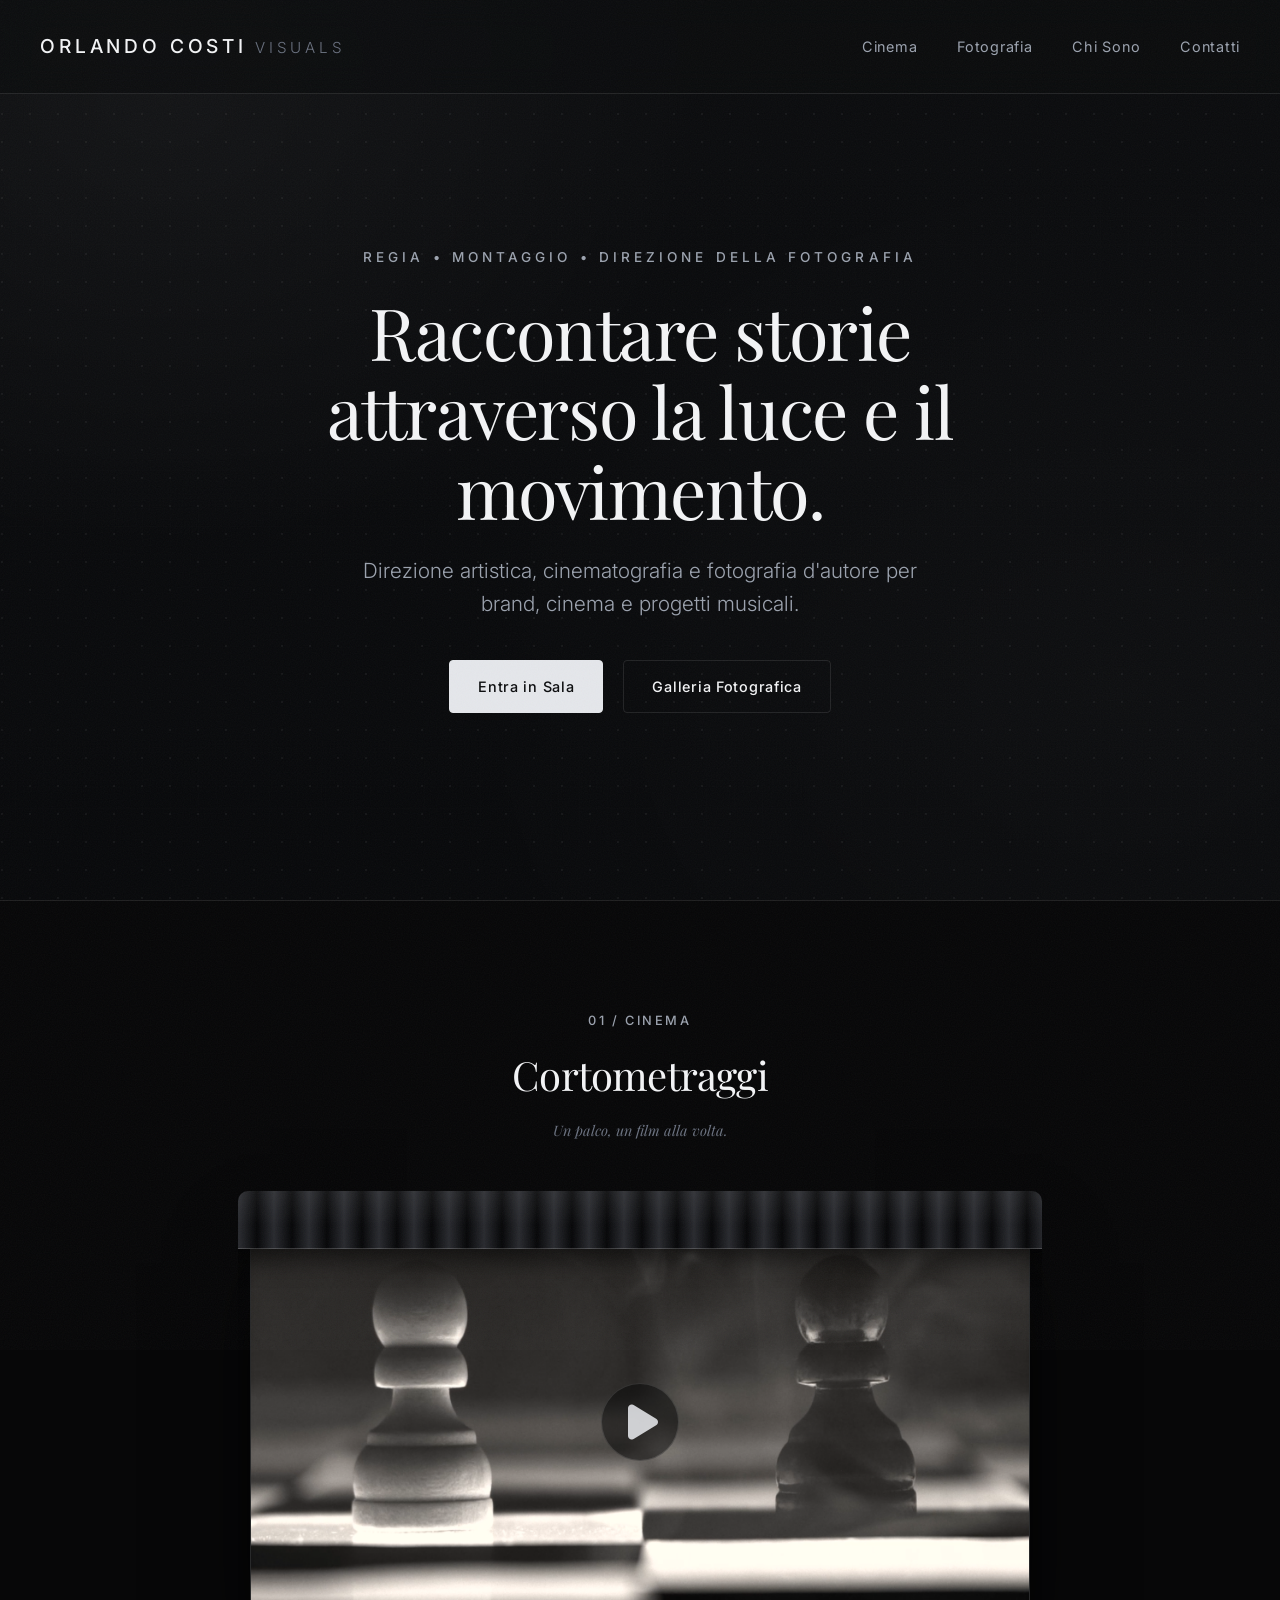
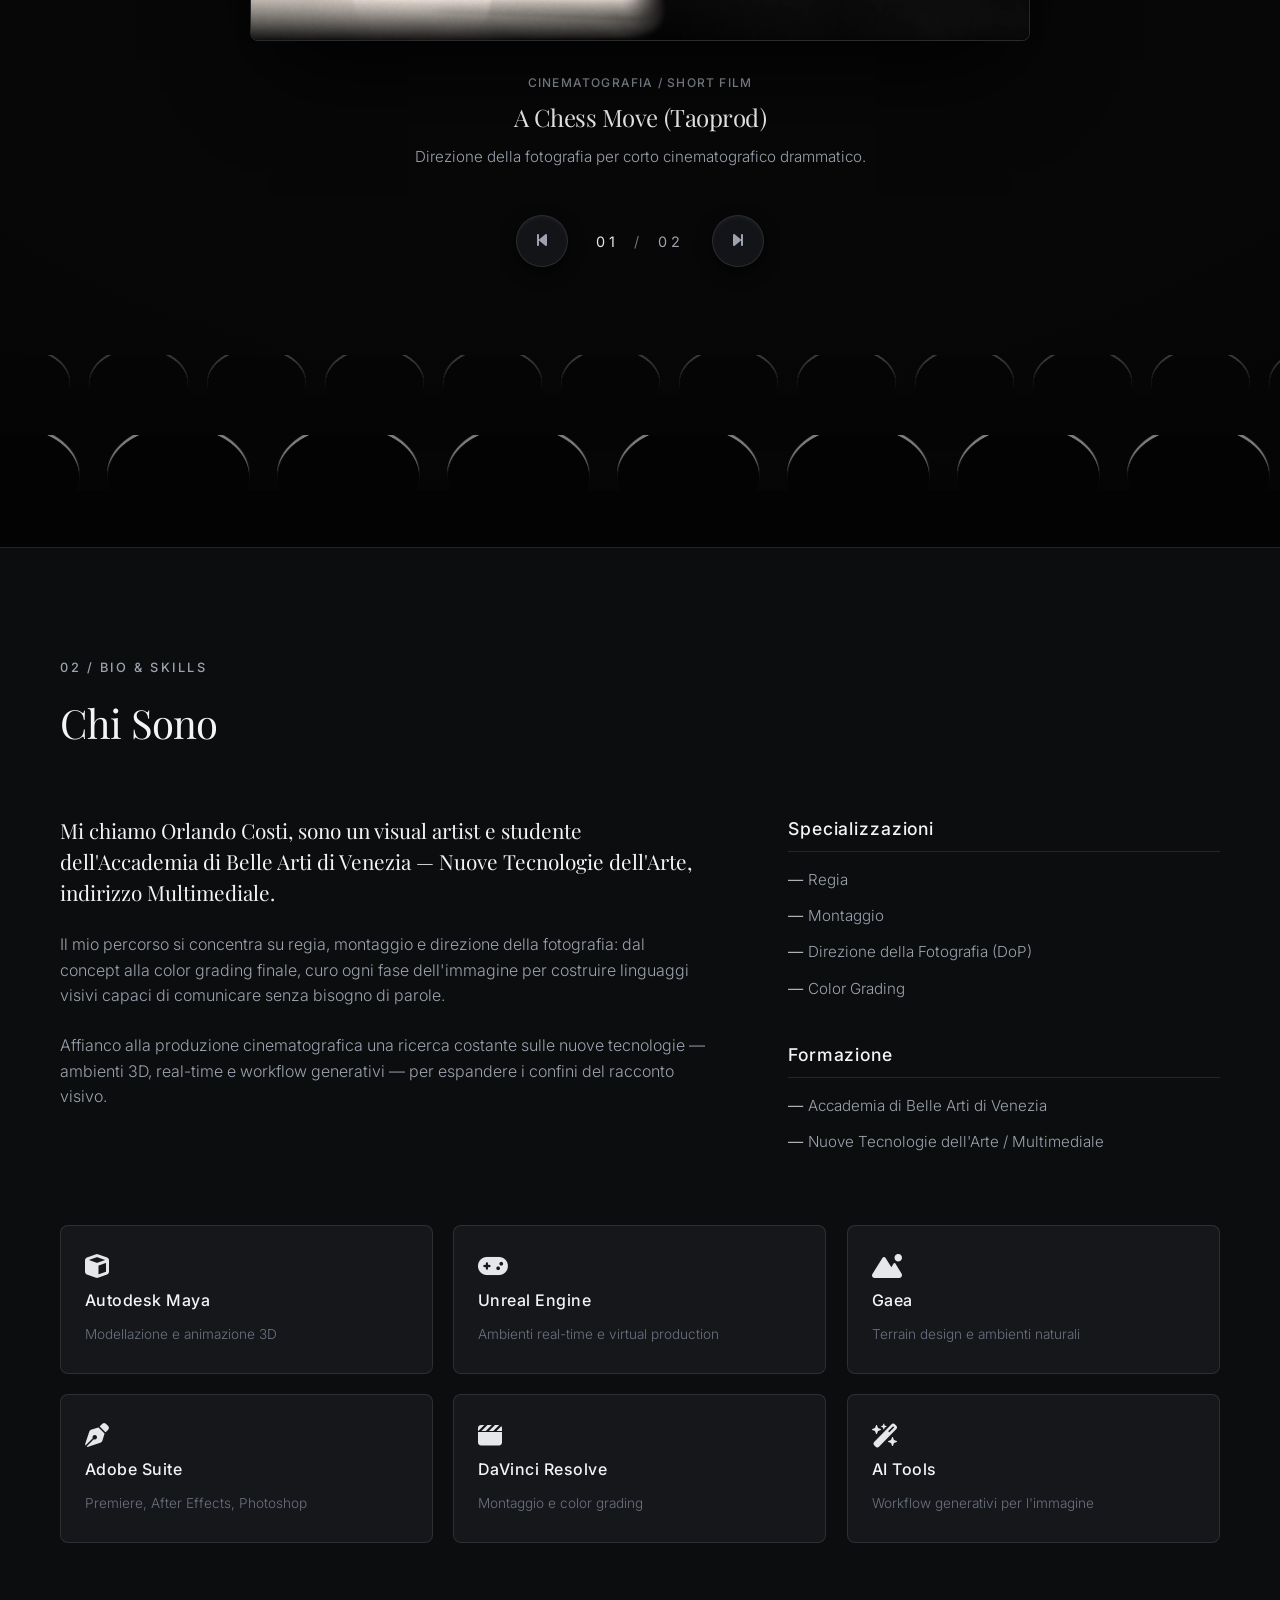
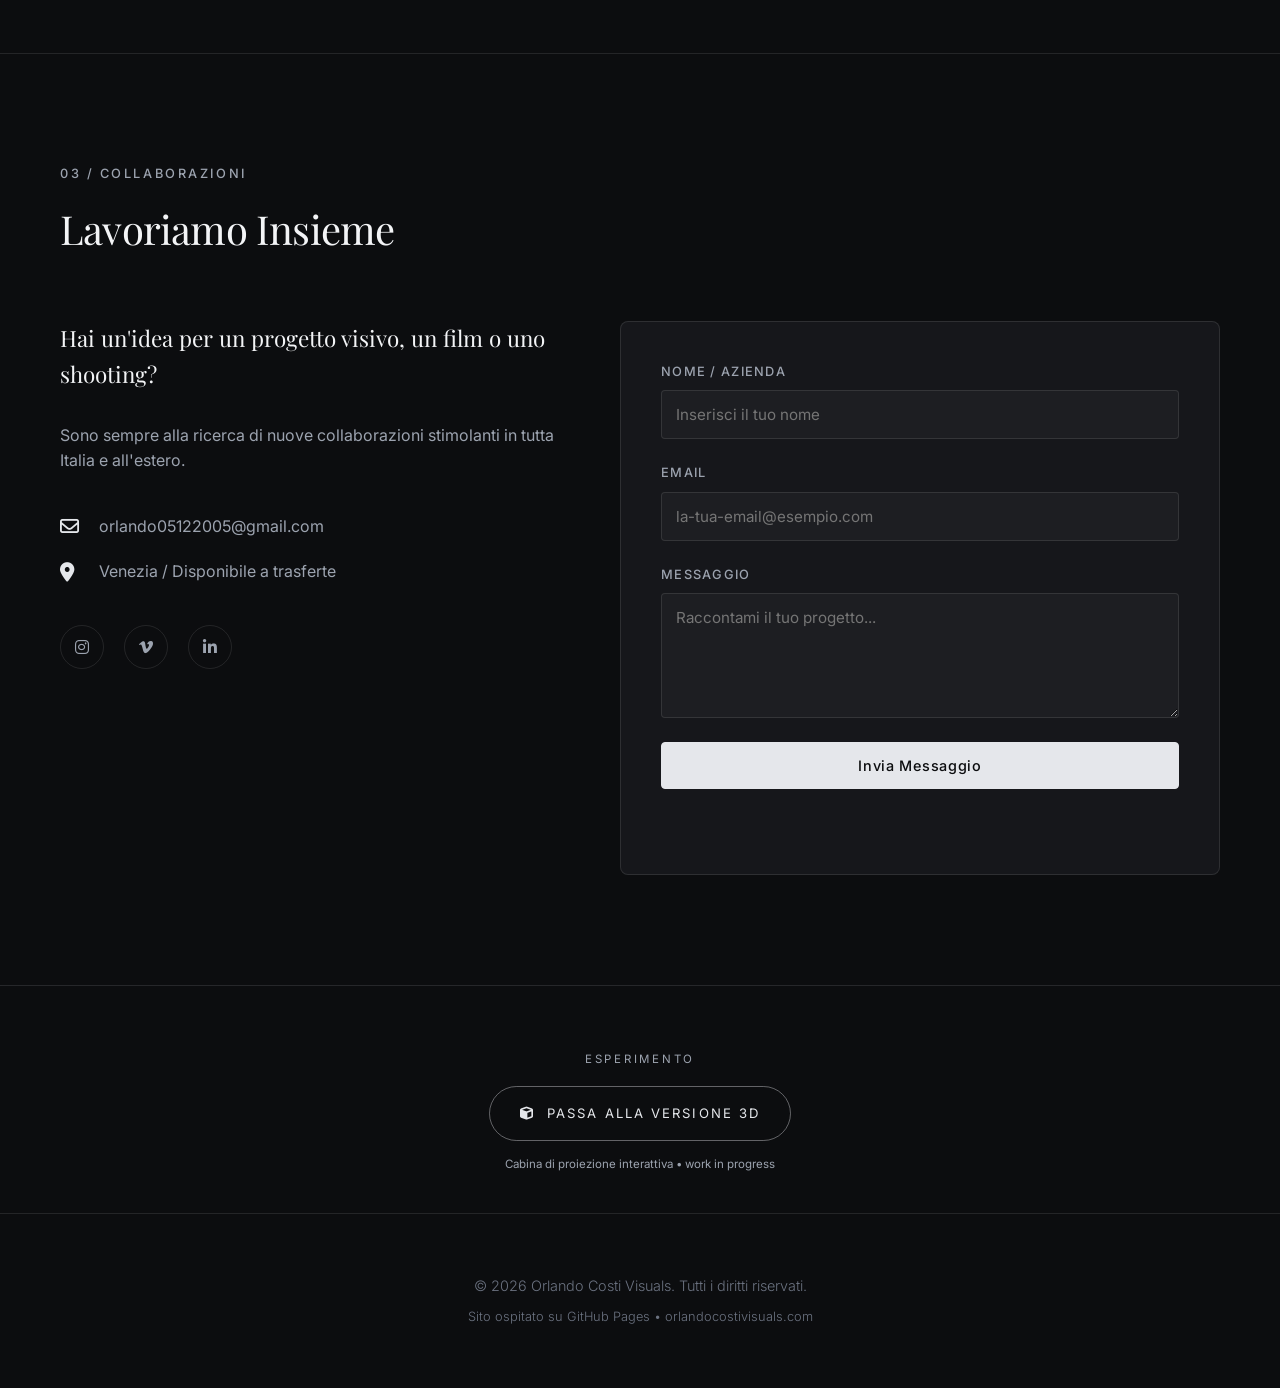
==== commit 61c399f0: "Versiona CSS/JS del sito classico per aggirare la cache (cover a colori) Il fix precedente (cover a " ====
--- a/index.html
+++ b/index.html
@@ -11,7 +11,7 @@
     <link href="https://fonts.googleapis.com/css2?family=Inter:wght@300;400;500;600&family=Playfair+Display:ital,wght@0,400;0,600;1,400&display=swap" rel="stylesheet">
     <!-- FontAwesome for Icons -->
     <link rel="stylesheet" href="https://cdnjs.cloudflare.com/ajax/libs/font-awesome/6.4.0/css/all.min.css">
-    <link rel="stylesheet" href="style.css">
+    <link rel="stylesheet" href="style.css?v=3">
 </head>
 <body>
     <div class="bg-ambient" aria-hidden="true"></div>
@@ -262,6 +262,6 @@
         <p class="footer-sub">Sito ospitato su GitHub Pages &bull; orlandocostivisuals.com</p>
     </footer>
 
-    <script src="script.js"></script>
+    <script src="script.js?v=3"></script>
 </body>
 </html>
--- a/style.css
+++ b/style.css
@@ -567,13 +567,11 @@
     width: 100%;
     height: 100%;
     object-fit: cover;
-    opacity: 0.8;
-    filter: saturate(0.25); /* fotogrammi quasi monocromi, coerenti con la palette */
+    opacity: 1;          /* cover dei corti a colori pieni, non monocrome */
     transition: var(--transition-smooth);
 }
 
 .stage-slide:hover .stage-visual img {
-    opacity: 0.95;
     transform: scale(1.02);
 }
 
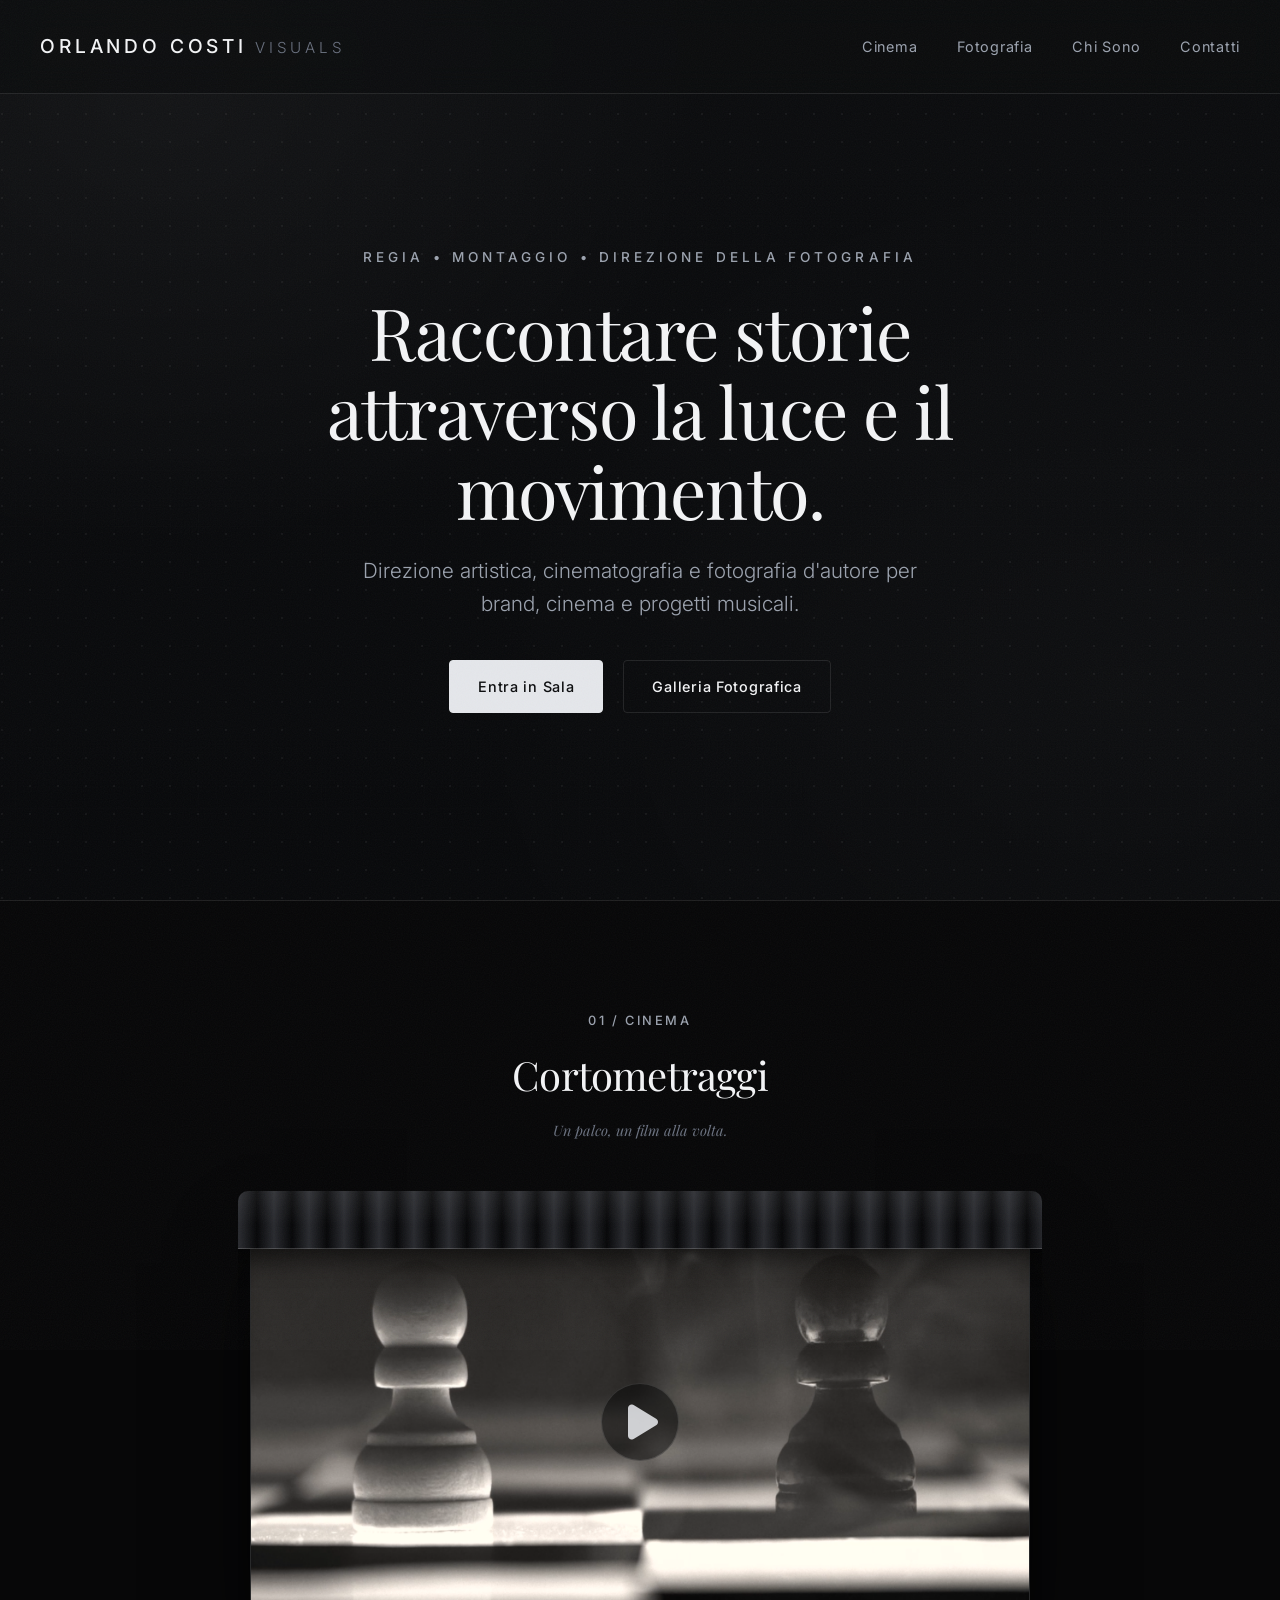
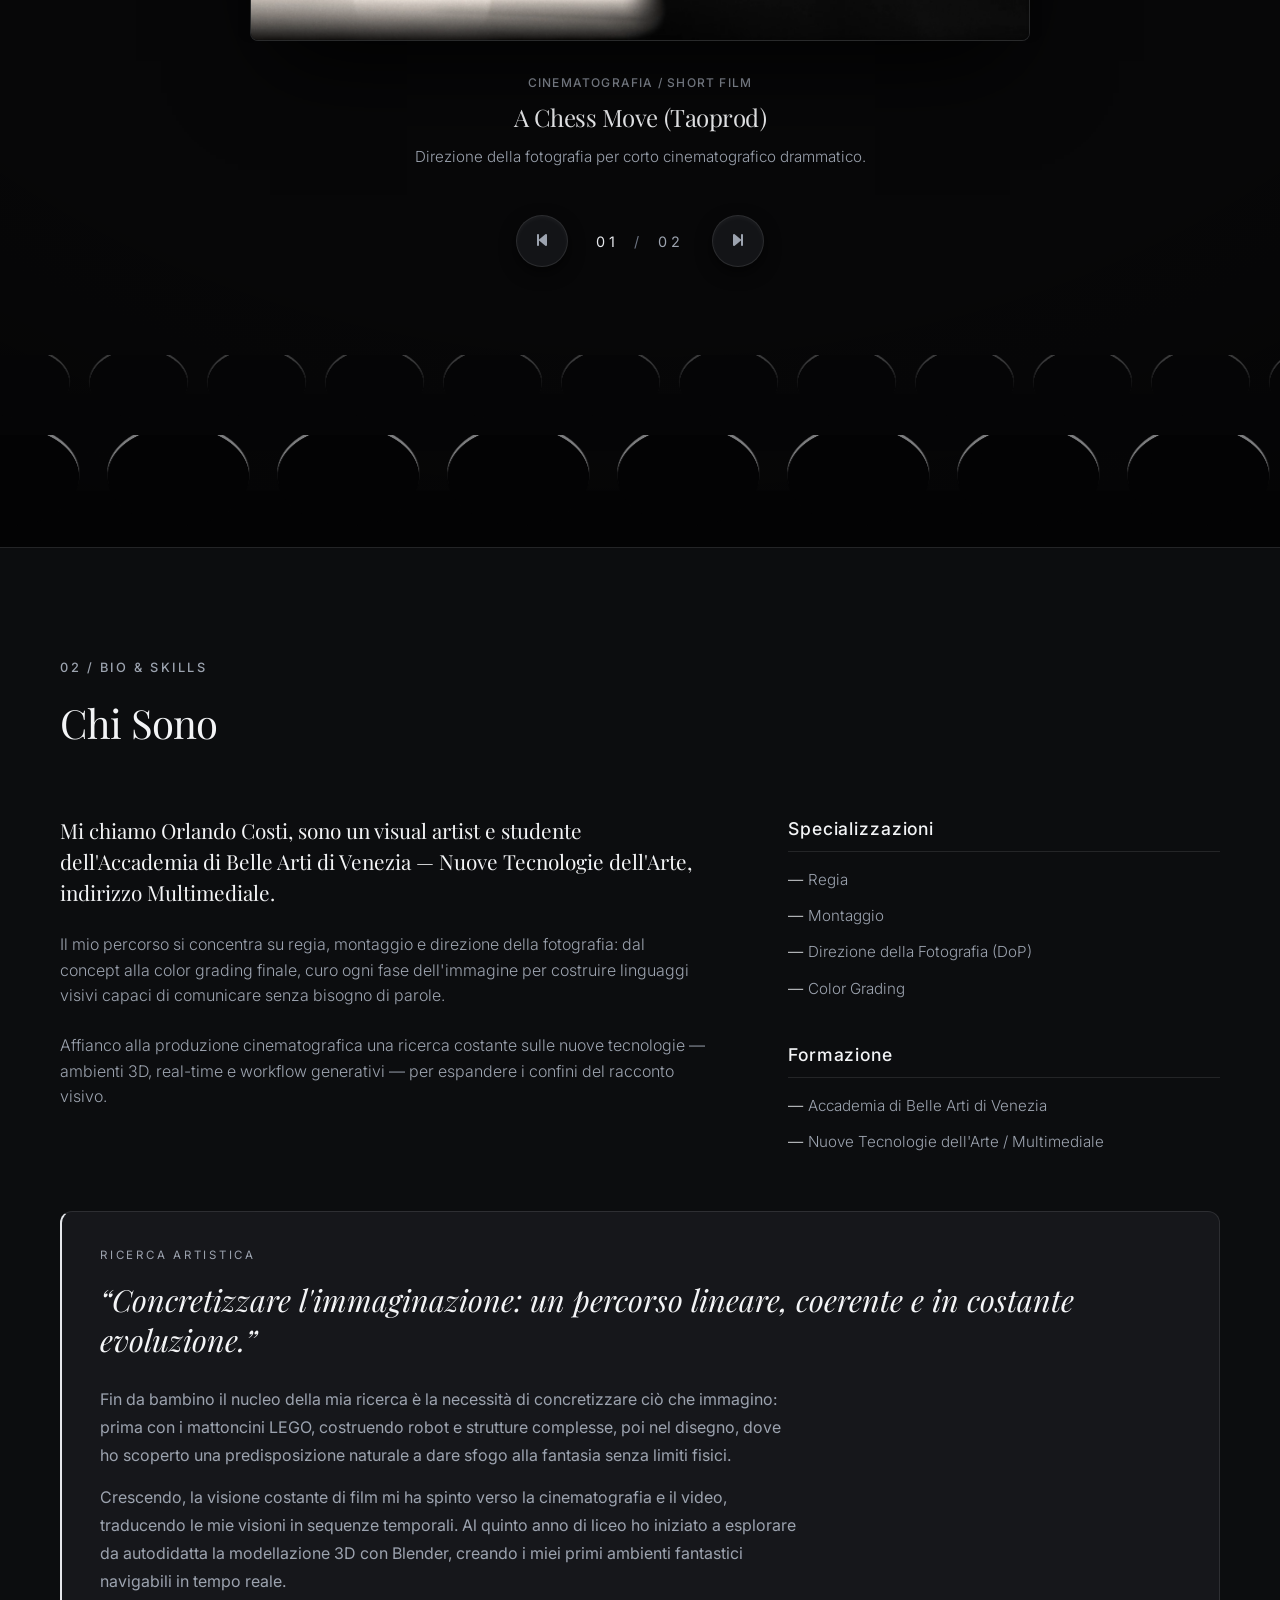
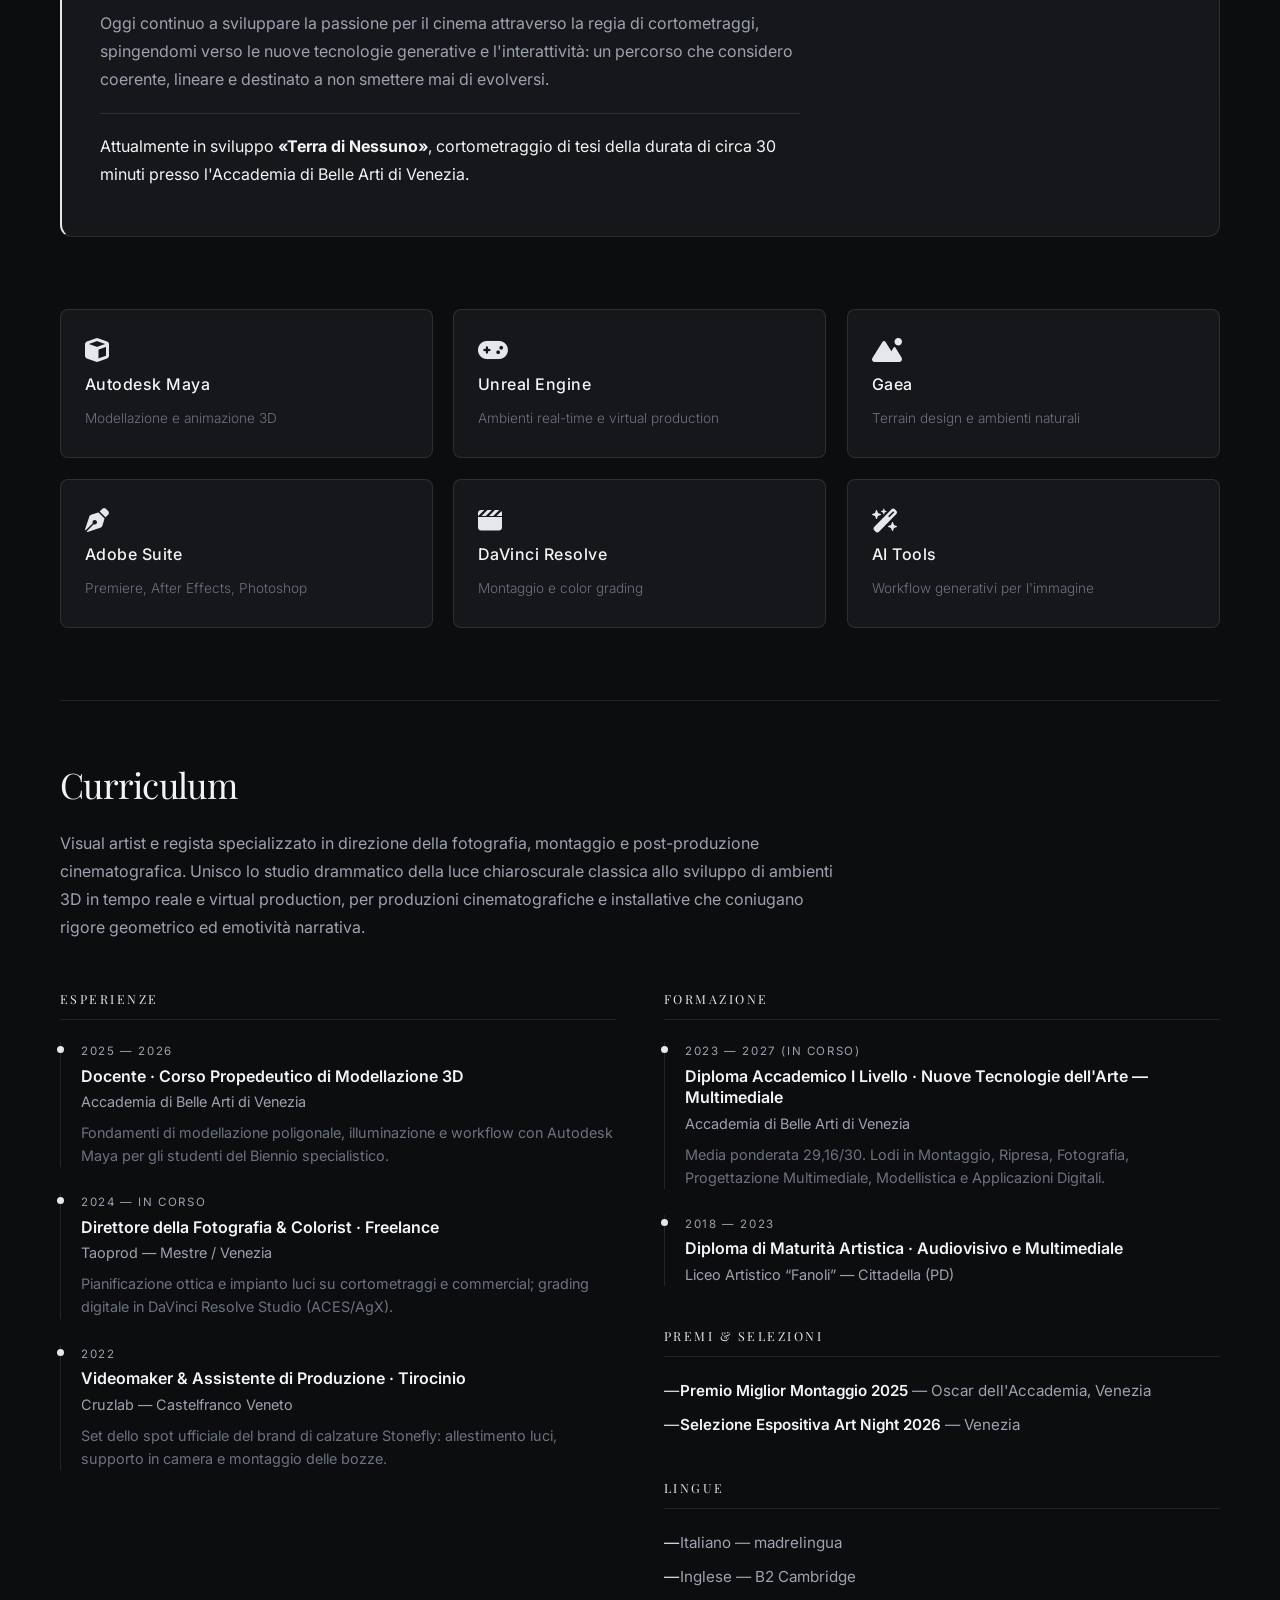
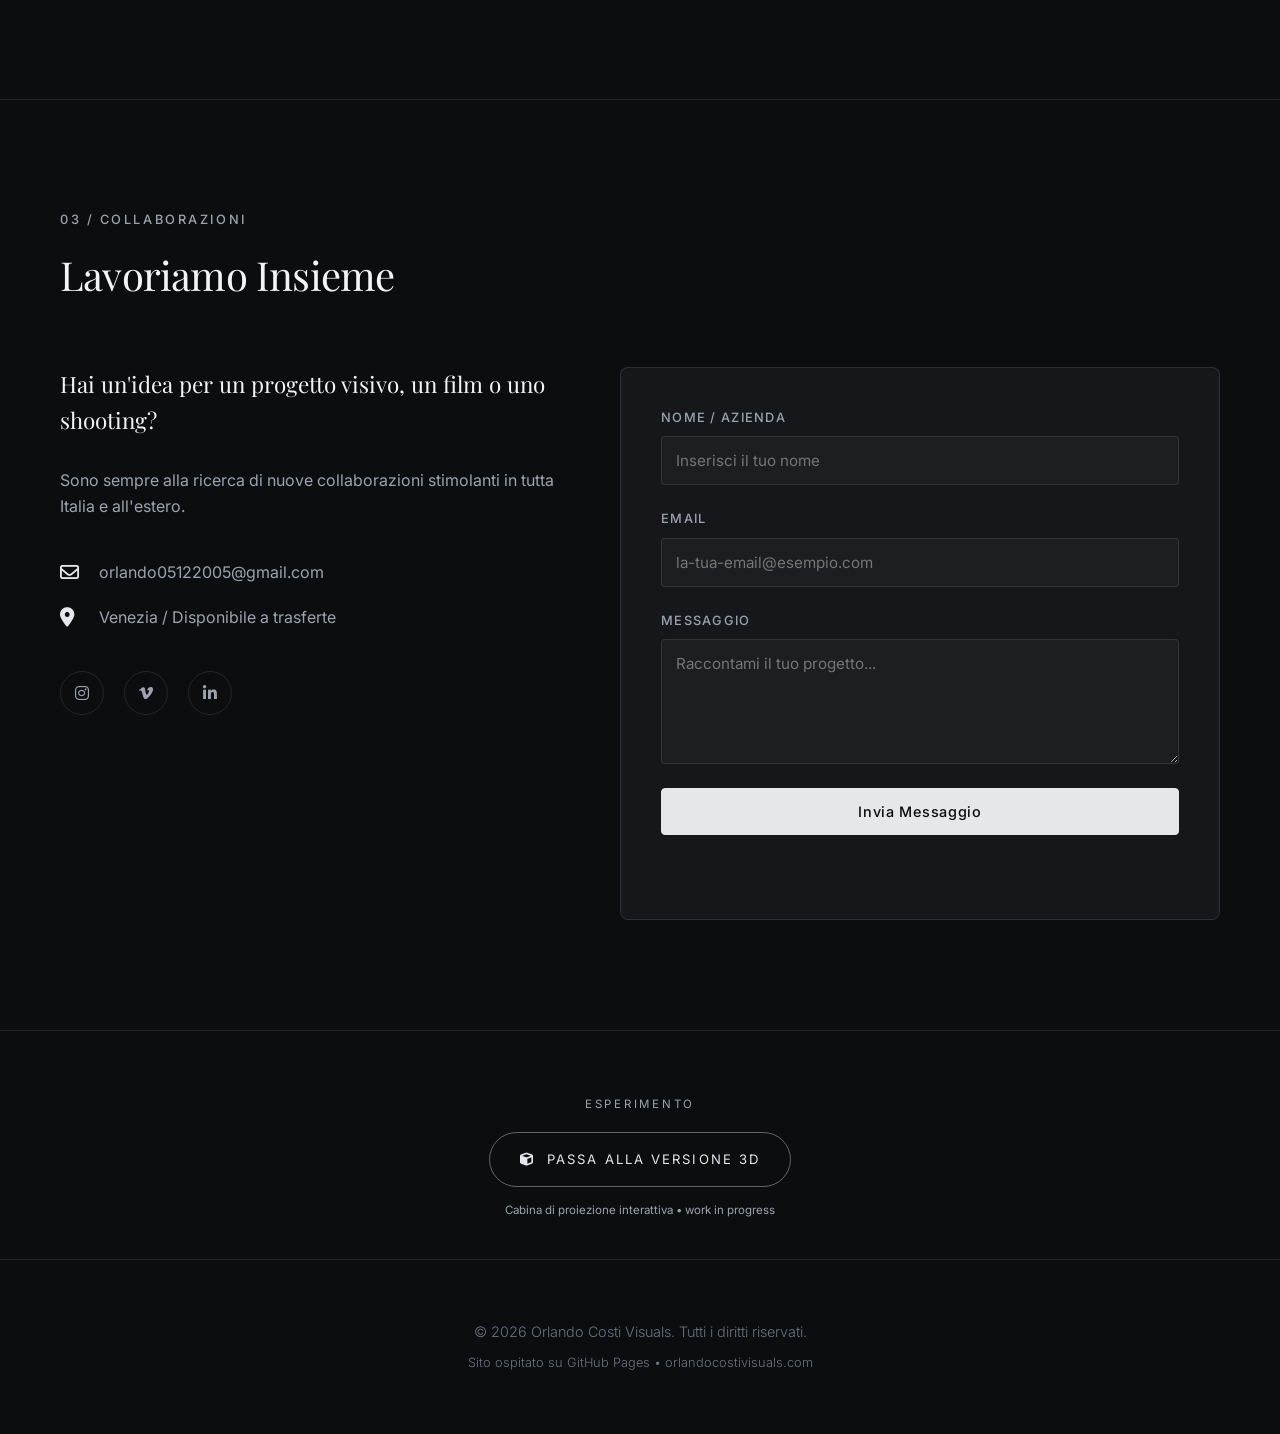
==== commit 110ba0ee: "Sito ufficiale: aggiungi Ricerca Artistica e Curriculum (dal portfolio PDF) Sezione Chi Sono arricch" ====
--- a/index.html
+++ b/index.html
@@ -11,7 +11,7 @@
     <link href="https://fonts.googleapis.com/css2?family=Inter:wght@300;400;500;600&family=Playfair+Display:ital,wght@0,400;0,600;1,400&display=swap" rel="stylesheet">
     <!-- FontAwesome for Icons -->
     <link rel="stylesheet" href="https://cdnjs.cloudflare.com/ajax/libs/font-awesome/6.4.0/css/all.min.css">
-    <link rel="stylesheet" href="style.css?v=3">
+    <link rel="stylesheet" href="style.css?v=4">
 </head>
 <body>
     <div class="bg-ambient" aria-hidden="true"></div>
@@ -148,6 +148,18 @@
                     </div>
                 </div>
 
+                <!-- Ricerca Artistica (statement) -->
+                <div class="statement-block">
+                    <span class="statement-label">Ricerca Artistica</span>
+                    <blockquote class="statement-quote">&ldquo;Concretizzare l'immaginazione: un percorso lineare, coerente e in costante evoluzione.&rdquo;</blockquote>
+                    <div class="statement-text">
+                        <p>Fin da bambino il nucleo della mia ricerca è la necessità di concretizzare ciò che immagino: prima con i mattoncini LEGO, costruendo robot e strutture complesse, poi nel disegno, dove ho scoperto una predisposizione naturale a dare sfogo alla fantasia senza limiti fisici.</p>
+                        <p>Crescendo, la visione costante di film mi ha spinto verso la cinematografia e il video, traducendo le mie visioni in sequenze temporali. Al quinto anno di liceo ho iniziato a esplorare da autodidatta la modellazione 3D con Blender, creando i miei primi ambienti fantastici navigabili in tempo reale.</p>
+                        <p>Oggi continuo a sviluppare la passione per il cinema attraverso la regia di cortometraggi, spingendomi verso le nuove tecnologie generative e l'interattività: un percorso che considero coerente, lineare e destinato a non smettere mai di evolversi.</p>
+                        <p class="statement-next">Attualmente in sviluppo <strong>«Terra di Nessuno»</strong>, cortometraggio di tesi della durata di circa 30 minuti presso l'Accademia di Belle Arti di Venezia.</p>
+                    </div>
+                </div>
+
                 <div class="skills-grid">
                     <div class="skill-card" data-tilt="10">
                         <i class="fa-solid fa-cube"></i>
@@ -178,6 +190,69 @@
                         <i class="fa-solid fa-wand-magic-sparkles"></i>
                         <h5>AI Tools</h5>
                         <p>Workflow generativi per l'immagine</p>
+                    </div>
+                </div>
+
+                <!-- Curriculum -->
+                <div class="cv">
+                    <div class="cv-head">
+                        <h3 class="cv-title">Curriculum</h3>
+                        <p class="cv-profile">Visual artist e regista specializzato in direzione della fotografia, montaggio e post-produzione cinematografica. Unisco lo studio drammatico della luce chiaroscurale classica allo sviluppo di ambienti 3D in tempo reale e virtual production, per produzioni cinematografiche e installative che coniugano rigore geometrico ed emotività narrativa.</p>
+                    </div>
+
+                    <div class="cv-grid">
+                        <div class="cv-col">
+                            <h4 class="cv-col-title">Esperienze</h4>
+                            <ul class="cv-timeline">
+                                <li>
+                                    <span class="cv-when">2025 — 2026</span>
+                                    <span class="cv-role">Docente · Corso Propedeutico di Modellazione 3D</span>
+                                    <span class="cv-place">Accademia di Belle Arti di Venezia</span>
+                                    <p>Fondamenti di modellazione poligonale, illuminazione e workflow con Autodesk Maya per gli studenti del Biennio specialistico.</p>
+                                </li>
+                                <li>
+                                    <span class="cv-when">2024 — in corso</span>
+                                    <span class="cv-role">Direttore della Fotografia &amp; Colorist · Freelance</span>
+                                    <span class="cv-place">Taoprod — Mestre / Venezia</span>
+                                    <p>Pianificazione ottica e impianto luci su cortometraggi e commercial; grading digitale in DaVinci Resolve Studio (ACES/AgX).</p>
+                                </li>
+                                <li>
+                                    <span class="cv-when">2022</span>
+                                    <span class="cv-role">Videomaker &amp; Assistente di Produzione · Tirocinio</span>
+                                    <span class="cv-place">Cruzlab — Castelfranco Veneto</span>
+                                    <p>Set dello spot ufficiale del brand di calzature Stonefly: allestimento luci, supporto in camera e montaggio delle bozze.</p>
+                                </li>
+                            </ul>
+                        </div>
+
+                        <div class="cv-col">
+                            <h4 class="cv-col-title">Formazione</h4>
+                            <ul class="cv-timeline">
+                                <li>
+                                    <span class="cv-when">2023 — 2027 (in corso)</span>
+                                    <span class="cv-role">Diploma Accademico I Livello · Nuove Tecnologie dell'Arte — Multimediale</span>
+                                    <span class="cv-place">Accademia di Belle Arti di Venezia</span>
+                                    <p>Media ponderata 29,16/30. Lodi in Montaggio, Ripresa, Fotografia, Progettazione Multimediale, Modellistica e Applicazioni Digitali.</p>
+                                </li>
+                                <li>
+                                    <span class="cv-when">2018 — 2023</span>
+                                    <span class="cv-role">Diploma di Maturità Artistica · Audiovisivo e Multimediale</span>
+                                    <span class="cv-place">Liceo Artistico &ldquo;Fanoli&rdquo; — Cittadella (PD)</span>
+                                </li>
+                            </ul>
+
+                            <h4 class="cv-col-title">Premi &amp; Selezioni</h4>
+                            <ul class="cv-list">
+                                <li><strong>Premio Miglior Montaggio 2025</strong> — Oscar dell'Accademia, Venezia</li>
+                                <li><strong>Selezione Espositiva Art Night 2026</strong> — Venezia</li>
+                            </ul>
+
+                            <h4 class="cv-col-title">Lingue</h4>
+                            <ul class="cv-list">
+                                <li>Italiano — madrelingua</li>
+                                <li>Inglese — B2 Cambridge</li>
+                            </ul>
+                        </div>
                     </div>
                 </div>
             </div>
--- a/style.css
+++ b/style.css
@@ -1636,3 +1636,155 @@
         padding: 20px 16px;
     }
 }
+
+/* ==========================================================================
+   Ricerca Artistica (statement) + Curriculum — sezione Chi Sono
+   ========================================================================== */
+.statement-block {
+    margin: 56px 0 72px;
+    padding: 34px 38px;
+    background: var(--bg-card);
+    border: 1px solid var(--border-color);
+    border-left: 2px solid var(--accent);
+    border-radius: 12px;
+}
+
+.statement-label {
+    display: block;
+    font-size: 0.72rem;
+    letter-spacing: 0.24em;
+    text-transform: uppercase;
+    color: var(--text-secondary);
+    margin-bottom: 16px;
+}
+
+.statement-quote {
+    font-family: var(--font-serif);
+    font-size: clamp(1.3rem, 2.4vw, 1.9rem);
+    font-style: italic;
+    line-height: 1.3;
+    color: var(--text-primary);
+    margin-bottom: 26px;
+}
+
+.statement-text p {
+    color: var(--text-secondary);
+    line-height: 1.75;
+    margin-bottom: 14px;
+    max-width: 70ch;
+}
+
+.statement-next {
+    margin-top: 20px;
+    padding-top: 18px;
+    border-top: 1px solid var(--border-color);
+    color: var(--text-primary) !important;
+}
+
+/* --- Curriculum --- */
+.cv {
+    margin-top: 72px;
+    padding-top: 56px;
+    border-top: 1px solid var(--border-color);
+}
+
+.cv-title {
+    font-family: var(--font-serif);
+    font-size: clamp(1.6rem, 3vw, 2.2rem);
+    margin-bottom: 16px;
+}
+
+.cv-profile {
+    color: var(--text-secondary);
+    line-height: 1.75;
+    max-width: 78ch;
+    margin-bottom: 48px;
+}
+
+.cv-grid {
+    display: grid;
+    grid-template-columns: 1fr 1fr;
+    gap: 48px;
+}
+
+.cv-col-title {
+    font-size: 0.78rem;
+    letter-spacing: 0.2em;
+    text-transform: uppercase;
+    color: var(--accent);
+    padding-bottom: 10px;
+    margin: 0 0 22px;
+    border-bottom: 1px solid var(--border-color);
+}
+.cv-col-title:not(:first-child) { margin-top: 40px; }
+
+.cv-timeline {
+    list-style: none;
+    display: flex;
+    flex-direction: column;
+    gap: 26px;
+}
+.cv-timeline li {
+    position: relative;
+    padding-left: 20px;
+    border-left: 1px solid var(--border-color);
+}
+.cv-timeline li::before {
+    content: '';
+    position: absolute;
+    left: -4px; top: 4px;
+    width: 7px; height: 7px;
+    border-radius: 50%;
+    background: var(--accent);
+}
+.cv-when {
+    display: block;
+    font-size: 0.72rem;
+    letter-spacing: 0.14em;
+    text-transform: uppercase;
+    color: var(--text-secondary);
+    margin-bottom: 5px;
+}
+.cv-role {
+    display: block;
+    font-weight: 600;
+    color: var(--text-primary);
+    line-height: 1.35;
+}
+.cv-place {
+    display: block;
+    font-size: 0.9rem;
+    color: var(--text-secondary);
+    margin-top: 3px;
+}
+.cv-timeline li p {
+    color: var(--text-muted);
+    font-size: 0.9rem;
+    line-height: 1.6;
+    margin-top: 8px;
+}
+
+.cv-list {
+    list-style: none;
+    display: flex;
+    flex-direction: column;
+    gap: 10px;
+}
+.cv-list li {
+    color: var(--text-secondary);
+    font-size: 0.95rem;
+    padding-left: 16px;
+    position: relative;
+}
+.cv-list li::before {
+    content: '—';
+    position: absolute;
+    left: 0;
+    color: var(--accent);
+}
+.cv-list strong { color: var(--text-primary); font-weight: 600; }
+
+@media (max-width: 760px) {
+    .statement-block { padding: 26px 22px; }
+    .cv-grid { grid-template-columns: 1fr; gap: 40px; }
+}
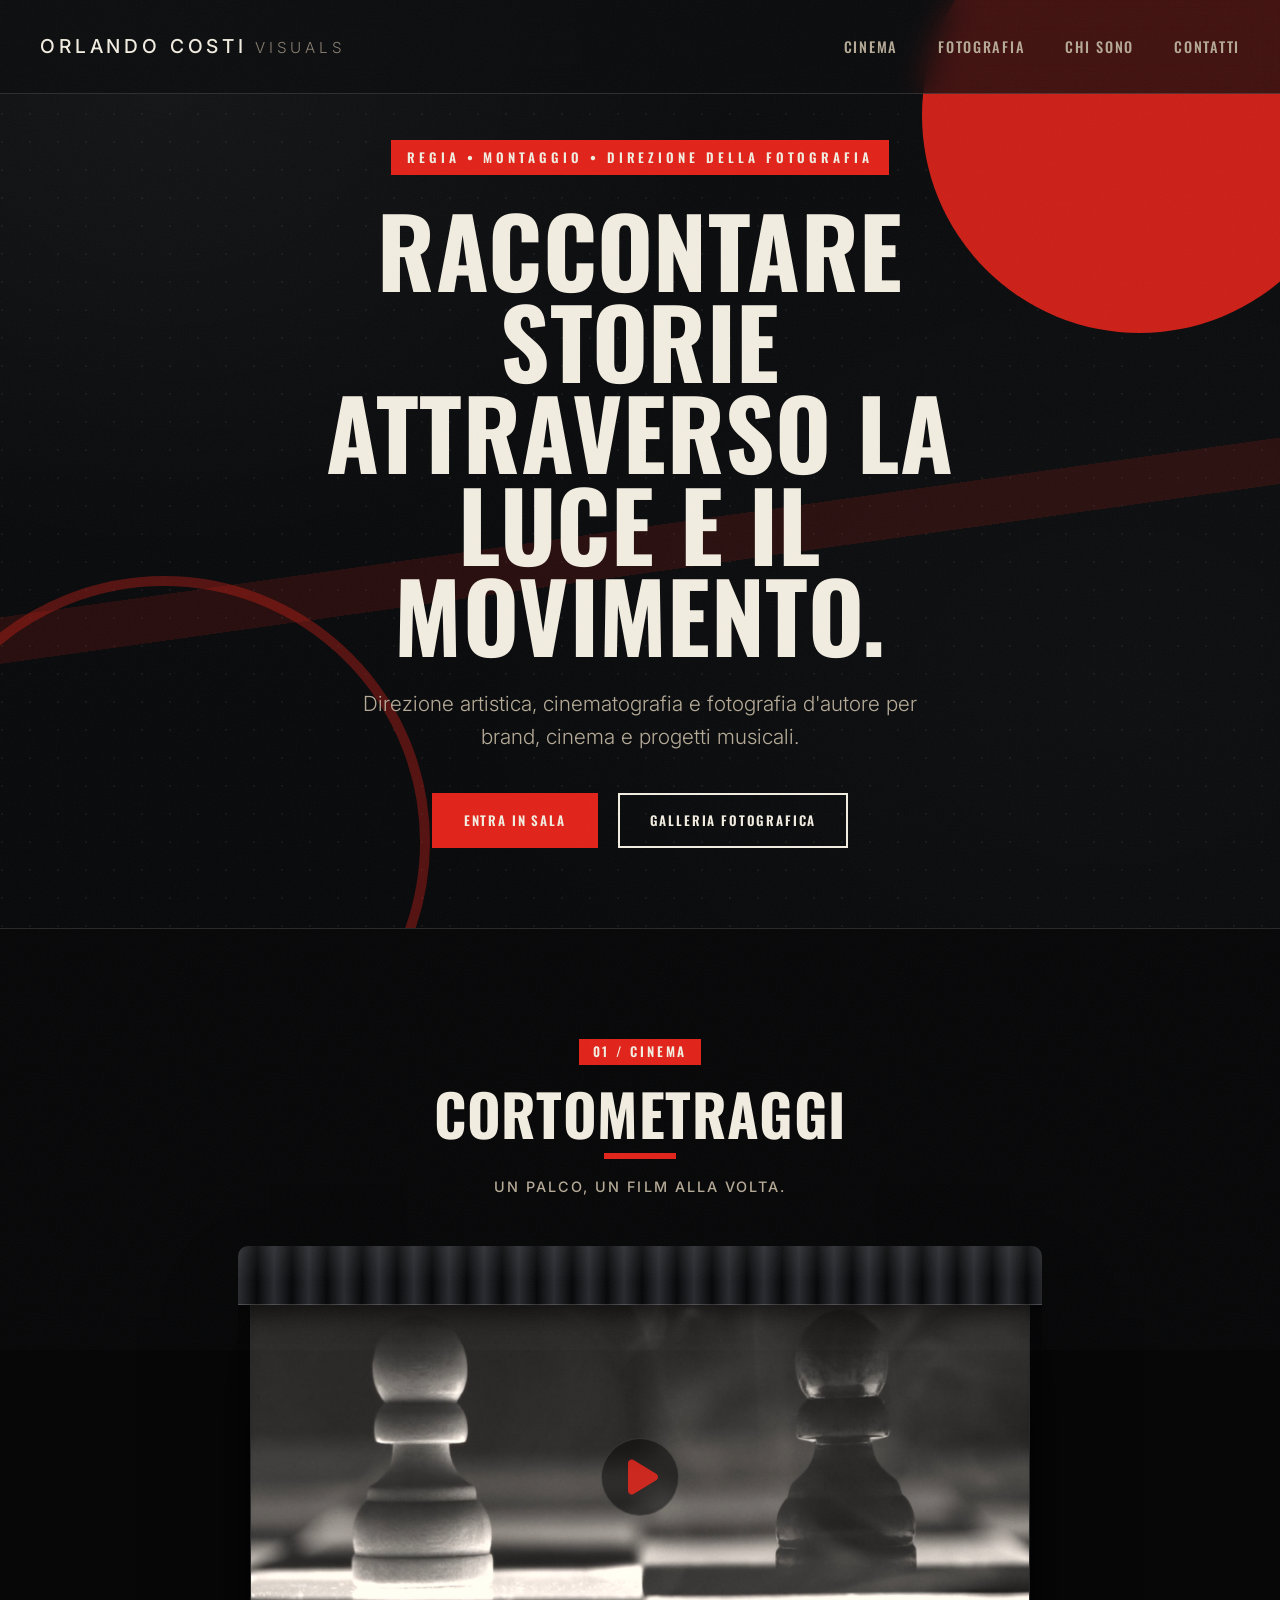
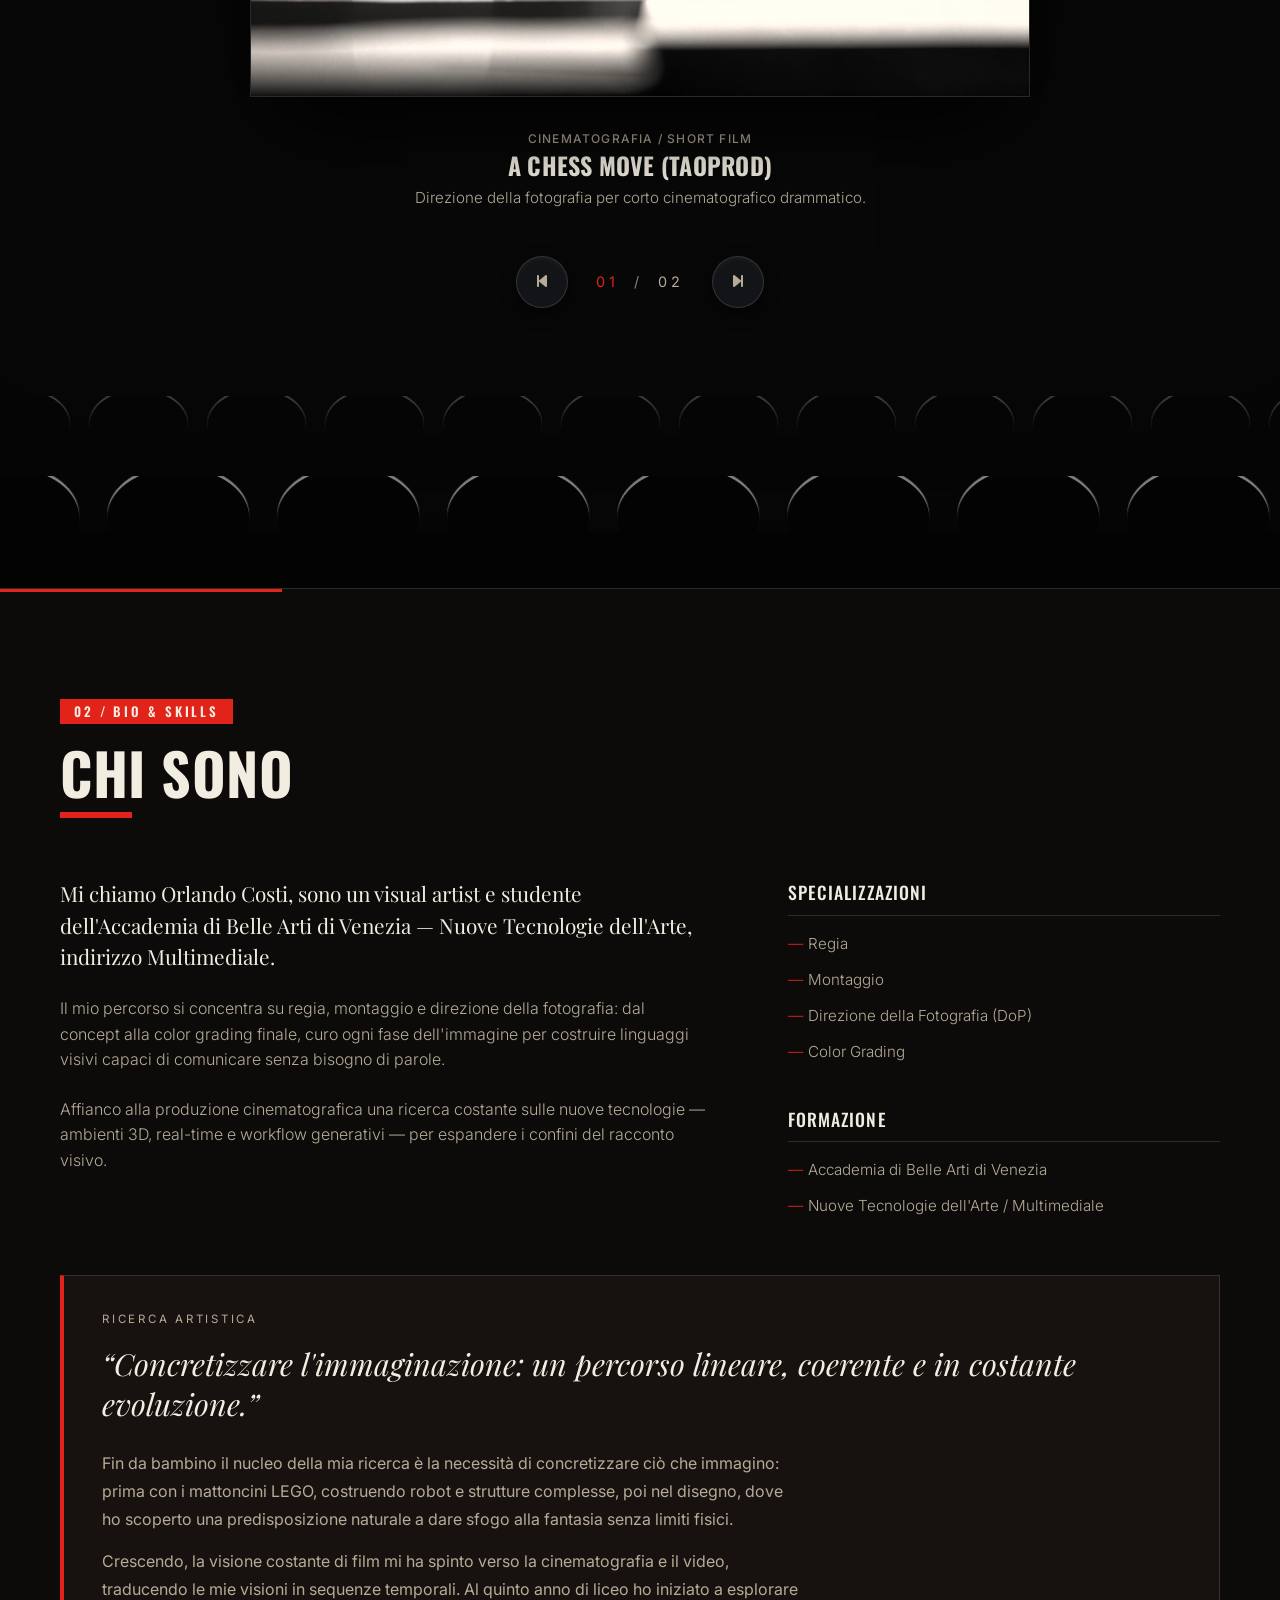
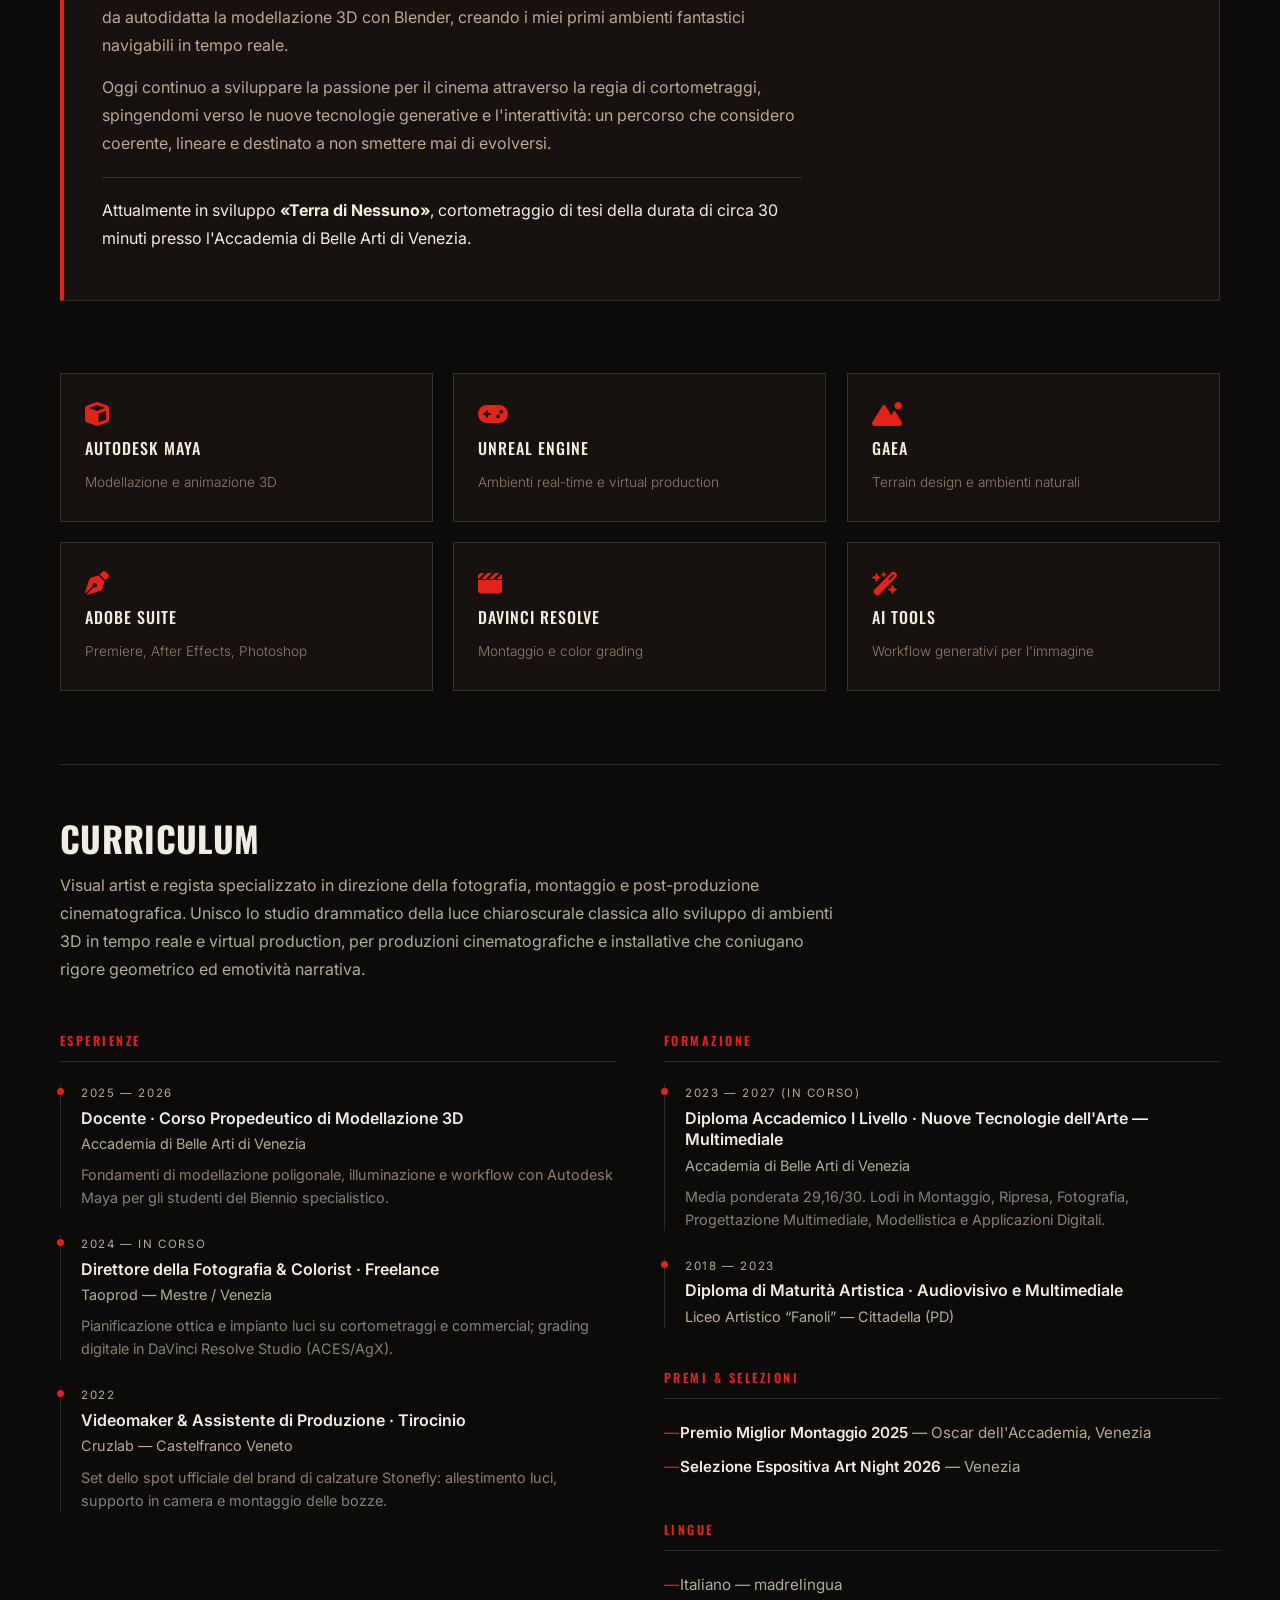
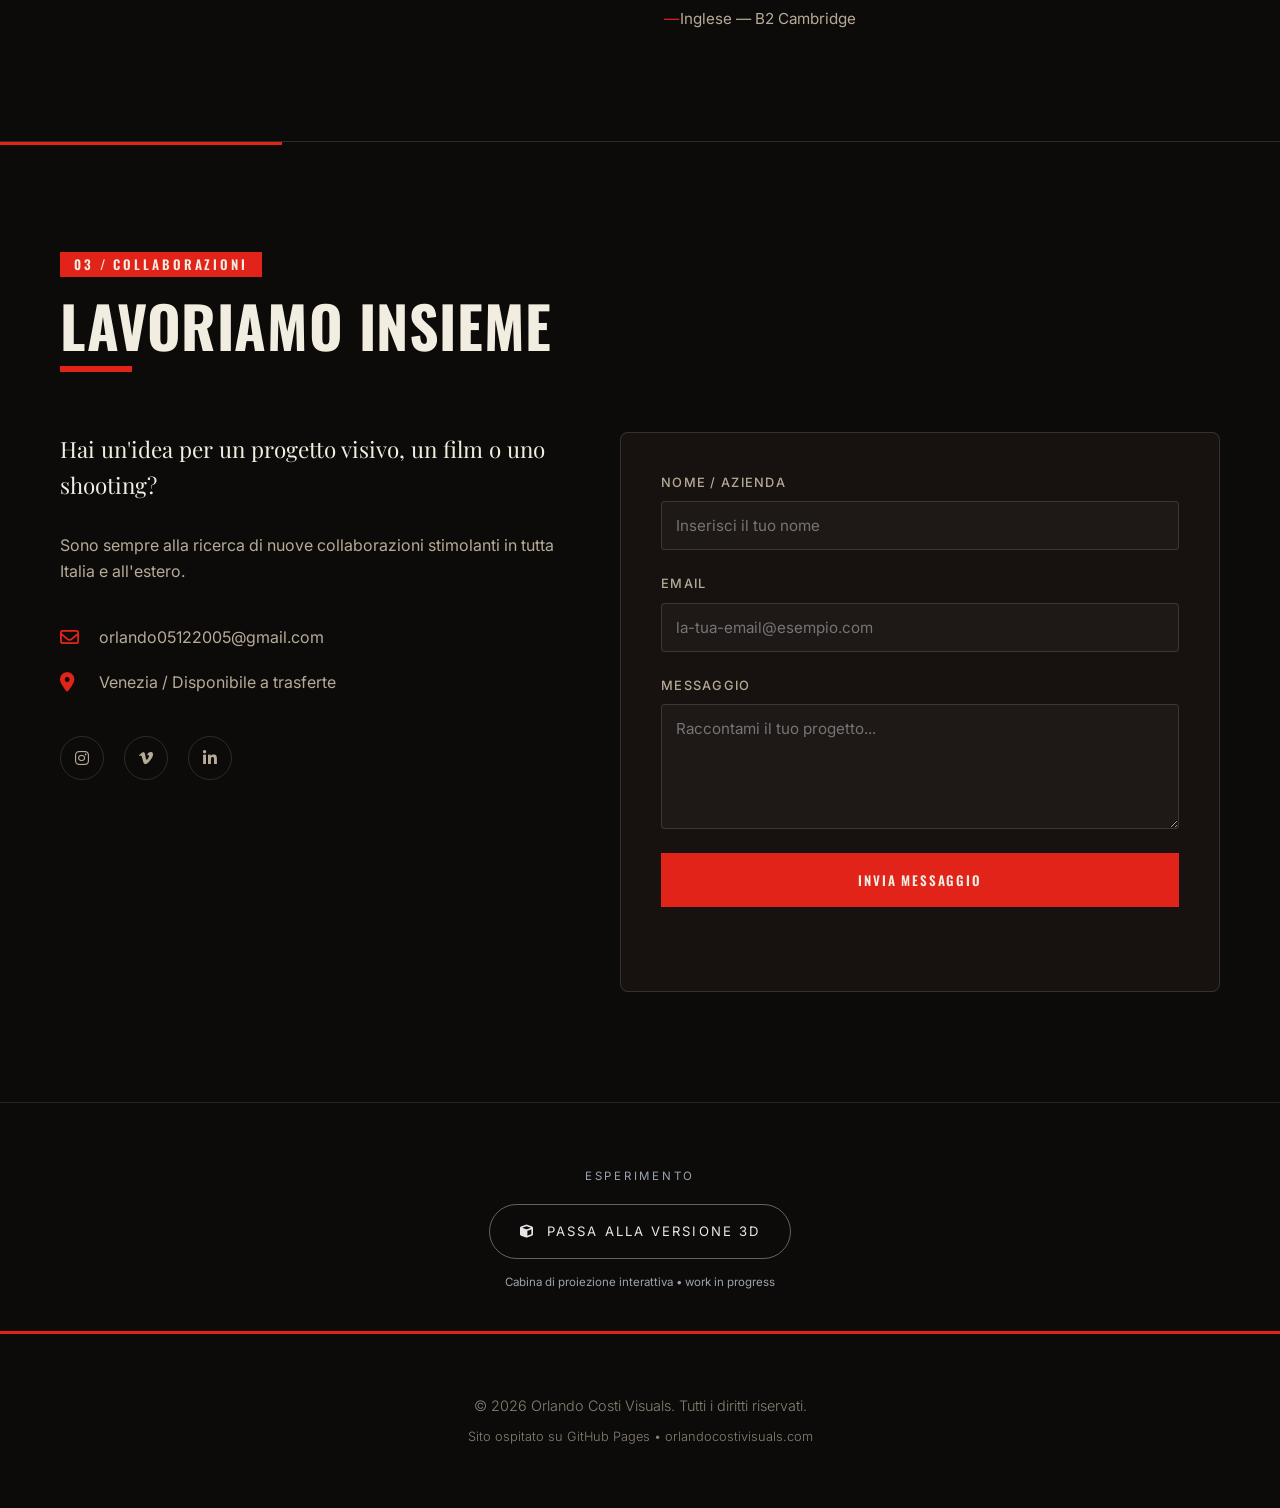
==== commit 8599c263: "Estetica costruttivista per il sito classico (rosso/nero/carta) - Palette: rosso costruttivista #e22" ====
--- a/index.html
+++ b/index.html
@@ -8,10 +8,10 @@
     <!-- Google Fonts -->
     <link rel="preconnect" href="https://fonts.googleapis.com">
     <link rel="preconnect" href="https://fonts.gstatic.com" crossorigin>
-    <link href="https://fonts.googleapis.com/css2?family=Inter:wght@300;400;500;600&family=Playfair+Display:ital,wght@0,400;0,600;1,400&display=swap" rel="stylesheet">
+    <link href="https://fonts.googleapis.com/css2?family=Inter:wght@300;400;500;600&family=Oswald:wght@400;500;600;700&family=Playfair+Display:ital,wght@0,400;0,600;1,400&display=swap" rel="stylesheet">
     <!-- FontAwesome for Icons -->
     <link rel="stylesheet" href="https://cdnjs.cloudflare.com/ajax/libs/font-awesome/6.4.0/css/all.min.css">
-    <link rel="stylesheet" href="style.css?v=4">
+    <link rel="stylesheet" href="style.css?v=5">
 </head>
 <body>
     <div class="bg-ambient" aria-hidden="true"></div>
--- a/style.css
+++ b/style.css
@@ -6,19 +6,23 @@
 
 /* 1. Design System Tokens */
 :root {
-    --bg-color: #0c0d0f;        /* grigio carbone scuro */
-    --bg-slate: #101114;        /* grigio ardesia */
-    --bg-card: #16171b;         /* grigio scuro per card e form */
-    --text-primary: #f3f4f6;    /* argento chiarissimo */
-    --text-secondary: #9ca3af;  /* grigio medio */
-    --text-muted: #6b7280;      /* grigio spento */
-    --accent: #e5e7eb;          /* argento metallico */
-    --accent-hover: #ffffff;    /* bianco puro */
-    --accent-rgb: 229, 231, 235;
-    --border-color: rgba(255, 255, 255, 0.1);
+    /* Palette costruttivista: nero d'inchiostro, rosso rivoluzionario, carta */
+    --bg-color: #0c0b0a;        /* quasi nero, tono caldo */
+    --bg-slate: #121110;        /* nero ardesia */
+    --bg-card: #17110f;         /* nero con sottotono rosso per card e form */
+    --text-primary: #f2ede1;    /* carta / off-white */
+    --text-secondary: #b6ab97;  /* carta spenta */
+    --text-muted: #8a8073; /* grigio-carta */
+    --accent: #e2231a;          /* rosso costruttivista */
+    --accent-hover: #ff3b2e;    /* rosso acceso */
+    --accent-rgb: 226, 35, 26;
+    --paper: #f2ede1;           /* off-white per blocchi rossi/testo su rosso */
+    --ink: #0c0b0a;             /* nero inchiostro */
+    --border-color: rgba(242, 237, 225, 0.14);
 
     /* Font Families */
     --font-serif: 'Playfair Display', Georgia, serif;
+    --font-display: 'Oswald', 'Inter', sans-serif; /* condensato, da manifesto */
     --font-sans: 'Inter', -apple-system, BlinkMacSystemFont, "Segoe UI", Roboto, sans-serif;
 
     /* Spacings */
@@ -116,11 +120,19 @@
     100% { transform: translate3d(0, 0, 0); }
 }
 
-/* Typography elements */
-h1, h2, h3, h4 {
-    font-family: var(--font-serif);
-    font-weight: 400;
-    letter-spacing: -0.02em;
+/* Typography elements — display condensato da manifesto costruttivista */
+h1, h2, h3 {
+    font-family: var(--font-display);
+    font-weight: 700;
+    text-transform: uppercase;
+    letter-spacing: 0.01em;
+    line-height: 0.98;
+}
+h4 {
+    font-family: var(--font-display);
+    font-weight: 600;
+    text-transform: uppercase;
+    letter-spacing: 0.04em;
 }
 
 p {
@@ -248,25 +260,42 @@
 }
 
 .section-label {
-    display: block;
-    font-size: 0.8rem;
-    letter-spacing: 0.2em;
+    display: inline-block;
+    font-family: var(--font-display);
+    font-size: 0.82rem;
+    letter-spacing: 0.22em;
+    color: var(--paper);
+    background: var(--accent);
+    padding: 6px 14px;
+    margin-bottom: 20px;
+    font-weight: 600;
+    text-transform: uppercase;
+}
+
+.section-title {
+    font-size: clamp(2.4rem, 5vw, 3.6rem);
+    color: var(--text-primary);
+    position: relative;
+    padding-bottom: 18px;
+}
+.section-title::after {
+    content: '';
+    position: absolute;
+    left: 0;
+    bottom: 0;
+    width: 72px;
+    height: 6px;
+    background: var(--accent);
+}
+.text-center .section-title::after { left: 50%; transform: translateX(-50%); }
+
+.section-subtitle {
+    margin-top: 16px;
+    font-size: 0.9rem;
     color: var(--text-secondary);
-    margin-bottom: 12px;
+    letter-spacing: 0.14em;
+    text-transform: uppercase;
     font-weight: 500;
-}
-
-.section-title {
-    font-size: 2.5rem;
-    color: var(--text-primary);
-}
-
-.section-subtitle {
-    margin-top: 12px;
-    font-size: 0.9rem;
-    color: var(--text-muted);
-    font-style: italic;
-    font-family: var(--font-serif);
 }
 
 /* Scroll reveal: sections fade up, inner blocks follow with a stagger */
@@ -350,19 +379,30 @@
 }
 
 .hero-tagline {
-    font-size: 0.85rem;
+    display: inline-block;
+    font-family: var(--font-display);
+    font-size: 0.82rem;
     letter-spacing: 0.3em;
-    color: var(--text-secondary);
-    margin-bottom: 24px;
-    font-weight: 500;
+    color: var(--paper);
+    background: var(--accent);
+    padding: 7px 16px;
+    margin-bottom: 28px;
+    font-weight: 600;
+    text-transform: uppercase;
 }
 
 .hero-title {
-    font-size: clamp(2.5rem, 6vw, 4.5rem);
-    line-height: 1.1;
-    margin-bottom: 24px;
+    font-family: var(--font-display);
+    font-weight: 700;
+    text-transform: uppercase;
+    font-size: clamp(2.8rem, 7.5vw, 6rem);
+    line-height: 0.95;
+    letter-spacing: 0.005em;
+    margin-bottom: 28px;
     color: var(--text-primary);
 }
+/* Una parola del titolo in rosso (accento manifesto) via markup opzionale */
+.hero-title em { font-style: normal; color: var(--accent); }
 
 .hero-desc {
     font-size: clamp(1.1rem, 2vw, 1.3rem);
@@ -381,40 +421,43 @@
 /* Buttons */
 .btn {
     display: inline-block;
-    padding: 14px 28px;
-    font-size: 0.9rem;
-    font-weight: 500;
-    letter-spacing: 0.05em;
-    border-radius: 4px;
+    padding: 15px 30px;
+    font-size: 0.82rem;
+    font-weight: 600;
+    letter-spacing: 0.14em;
+    text-transform: uppercase;
+    border-radius: 0; /* spigoli netti, geometrici */
     transition: var(--transition-smooth);
     cursor: pointer;
     border: none;
-    font-family: var(--font-sans);
+    font-family: var(--font-display);
 }
 
 .btn-primary {
     background-color: var(--accent);
-    color: #0c0d0f;
-    border: 1px solid var(--accent);
+    color: var(--paper);
+    border: 2px solid var(--accent);
 }
 
 .btn-primary:hover {
     background-color: var(--accent-hover);
     border-color: var(--accent-hover);
-    transform: translateY(-2px);
-    box-shadow: 0 10px 20px rgba(255, 255, 255, 0.12);
+    transform: translate(-2px, -2px);
+    box-shadow: 6px 6px 0 var(--ink); /* ombra netta "fuori registro" da stampa */
 }
 
 .btn-secondary {
     background-color: transparent;
     color: var(--text-primary);
-    border: 1px solid var(--border-color);
+    border: 2px solid var(--text-primary);
 }
 
 .btn-secondary:hover {
-    background-color: rgba(255, 255, 255, 0.05);
-    border-color: var(--text-primary);
-    transform: translateY(-2px);
+    background-color: var(--accent);
+    border-color: var(--accent);
+    color: var(--paper);
+    transform: translate(-2px, -2px);
+    box-shadow: 6px 6px 0 var(--accent);
 }
 
 /* Shared project text styles */
@@ -1788,3 +1831,104 @@
     .statement-block { padding: 26px 22px; }
     .cv-grid { grid-template-columns: 1fr; gap: 40px; }
 }
+
+/* ==========================================================================
+   Strato COSTRUTTIVISTA — geometrie, spigoli netti, accenti rossi
+   ========================================================================== */
+
+/* Hero: forme geometriche di fondo (cerchio rosso + anello + barra diagonale) */
+.hero { position: relative; overflow: hidden; }
+.hero::before {
+    content: '';
+    position: absolute;
+    top: -8vw; right: -6vw;
+    width: 34vw; height: 34vw; max-width: 460px; max-height: 460px;
+    background: var(--accent);
+    border-radius: 50%;
+    opacity: 0.9;
+    z-index: 0;
+}
+.hero::after {
+    content: '';
+    position: absolute;
+    bottom: -14vw; left: -8vw;
+    width: 40vw; height: 40vw; max-width: 520px; max-height: 520px;
+    border: 10px solid var(--accent);
+    border-radius: 50%;
+    opacity: 0.35;
+    z-index: 0;
+}
+.hero-content { position: relative; z-index: 1; }
+/* Barra diagonale rossa dietro il contenuto hero */
+.hero .hero-content::before {
+    content: '';
+    position: absolute;
+    top: 50%; left: -60vw;
+    width: 220vw; height: 46px;
+    background: var(--accent);
+    opacity: 0.14;
+    transform: rotate(-8deg);
+    z-index: -1;
+    pointer-events: none;
+}
+
+/* Card: spigoli netti + ombra "fuori registro" rossa all'hover */
+.skill-card,
+.folder-card,
+.stage-visual,
+.contact-container,
+.statement-block,
+.about-details .detail-group {
+    border-radius: 0 !important;
+}
+.skill-card {
+    border: 1px solid var(--border-color);
+    transition: transform 0.18s ease-out, box-shadow 0.25s ease, border-color 0.25s ease;
+}
+.skill-card:hover {
+    border-color: var(--accent);
+    box-shadow: 8px 8px 0 var(--accent);
+}
+.skill-card i { color: var(--accent); }
+
+/* Etichette skill / titoletti in display condensato */
+.skill-card h5, .detail-group h4 { font-family: var(--font-display); text-transform: uppercase; letter-spacing: 0.06em; }
+
+/* Numeri di sezione grandi come nei manifesti: usa il primo token "NN /" */
+.section-label { line-height: 1; }
+
+/* Regola rossa spessa in cima a ogni sezione principale */
+.about, .contact, .cinema-stage {
+    position: relative;
+}
+.about::before, .contact::before {
+    content: '';
+    position: absolute;
+    top: 0; left: 0;
+    width: 100%; height: 3px;
+    background: linear-gradient(90deg, var(--accent) 0 22%, transparent 22%);
+}
+
+/* Link e accenti in rosso */
+a.contact-link, .about-text a, .cv a { color: var(--accent); }
+
+/* Nav: voce attiva/hover in rosso, tipografia condensata */
+.nav-link { font-family: var(--font-display); text-transform: uppercase; letter-spacing: 0.12em; font-weight: 500; }
+.nav-link:hover { color: var(--accent); }
+
+/* Statement: barra rossa a sinistra già presente, rafforza la citazione */
+.statement-quote { color: var(--text-primary); }
+.statement-block { border-left-width: 4px; }
+
+/* CV: pallini timeline e barrette in rosso (già via --accent) + titoli display */
+.cv-title, .cv-col-title { font-family: var(--font-display); }
+
+/* Footer: filo rosso sopra */
+.main-footer { border-top: 3px solid var(--accent); }
+
+/* Pulsante "Passa al 3D": look coerente (spigoli netti) */
+.hero-cta .btn { text-transform: uppercase; }
+
+@media (prefers-reduced-motion: reduce) {
+    .skill-card:hover, .btn-primary:hover, .btn-secondary:hover { transform: none; }
+}
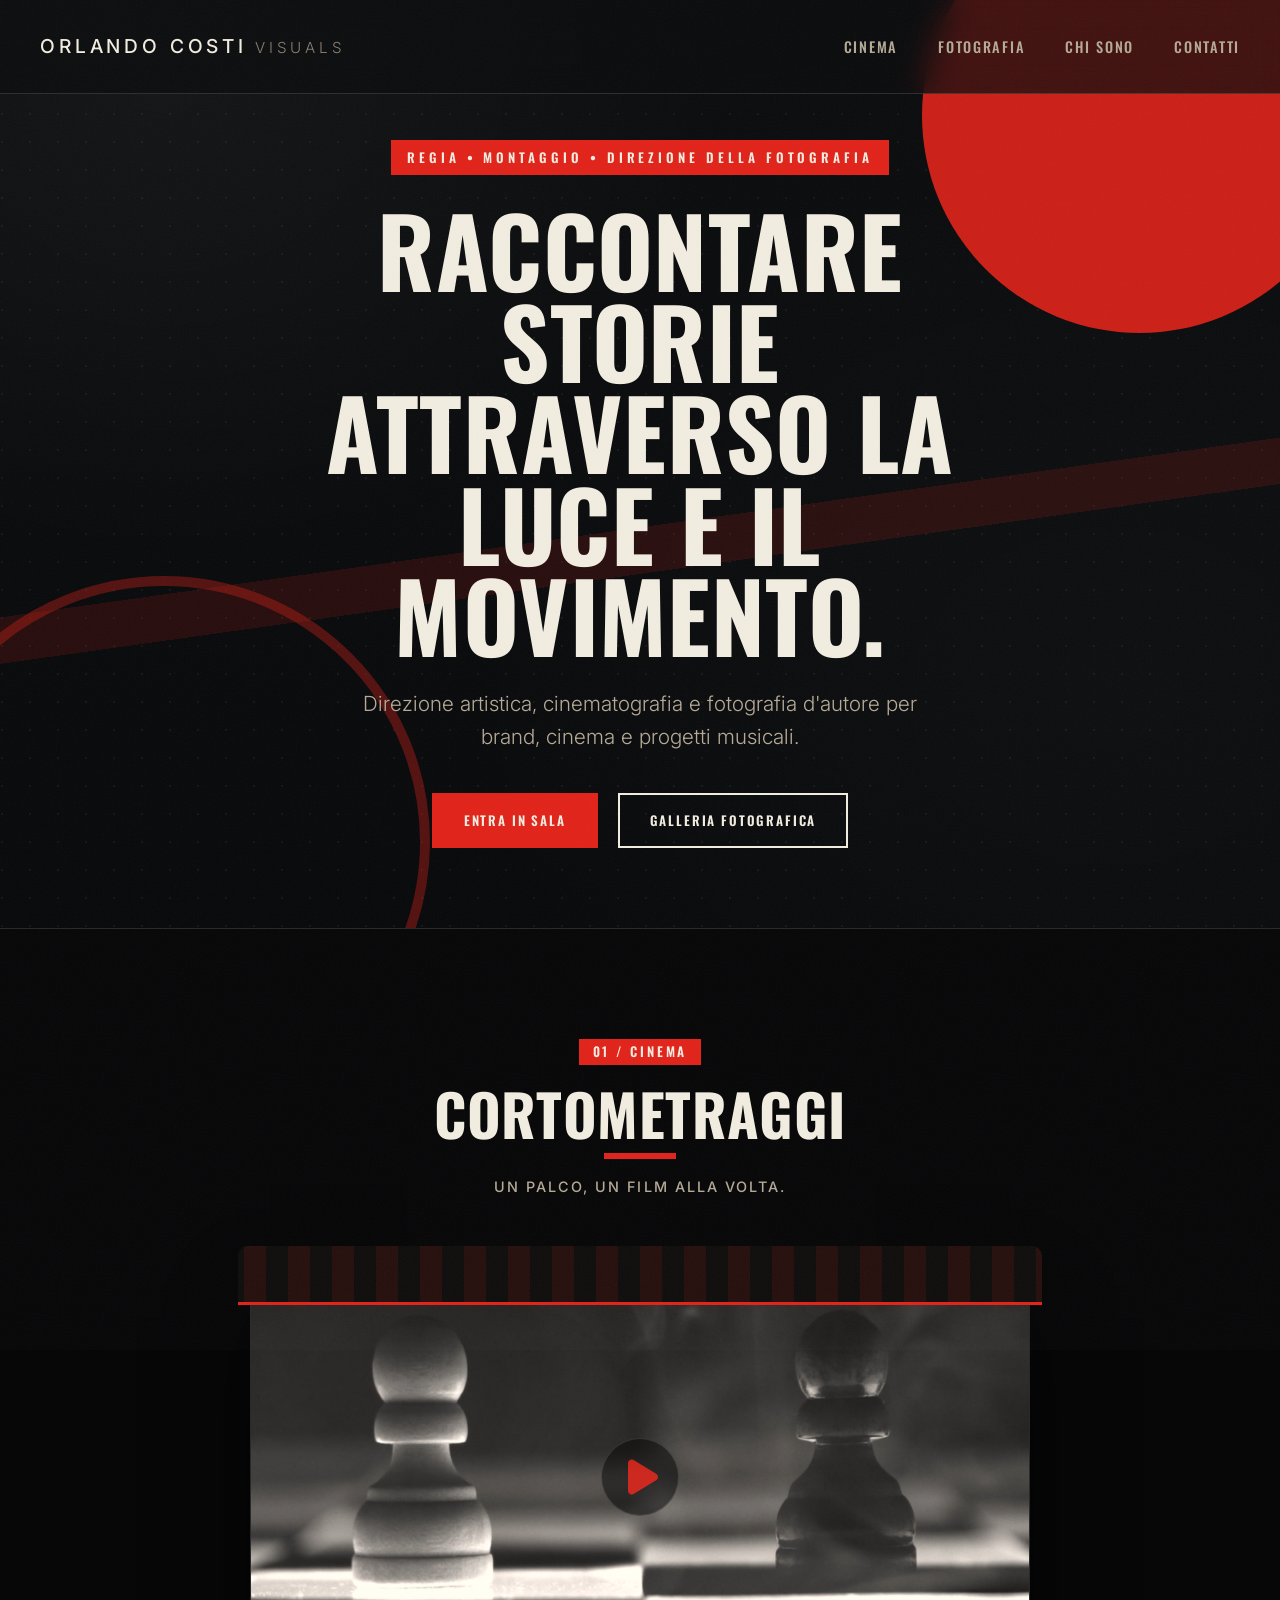
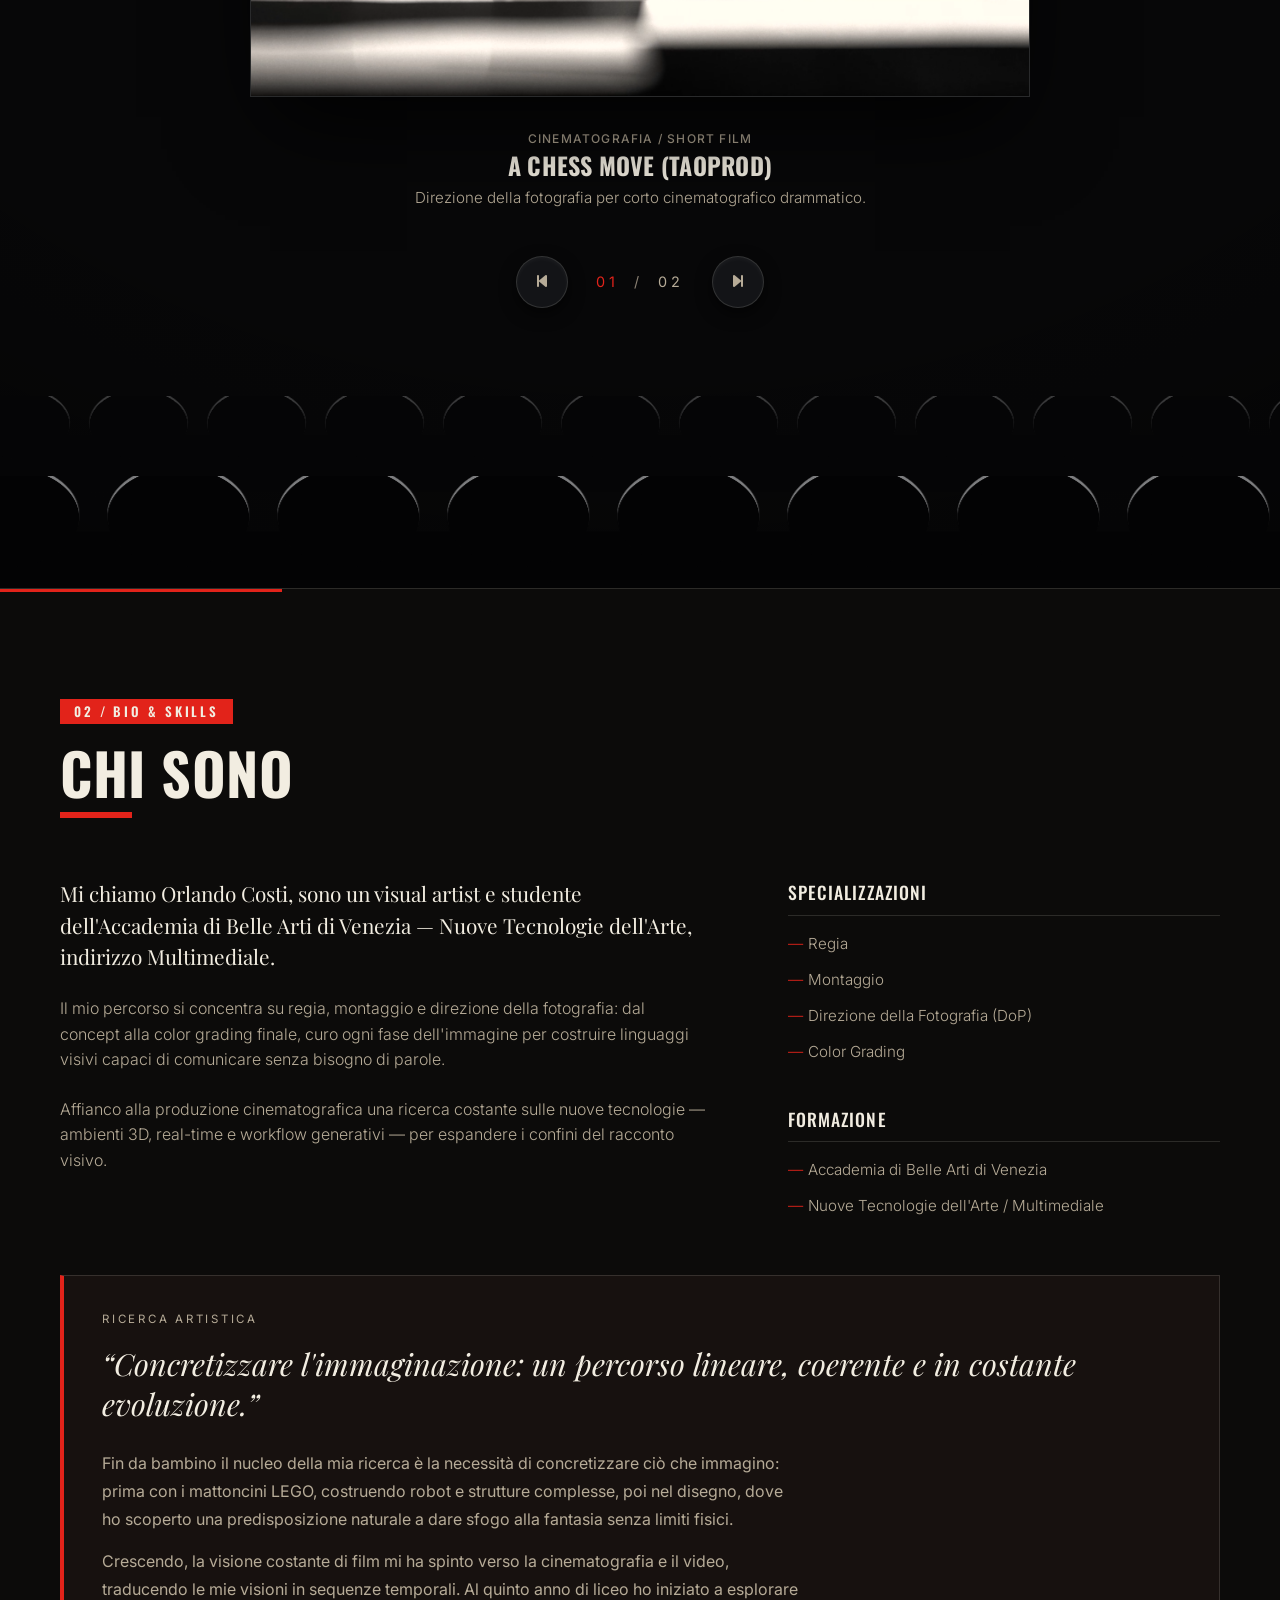
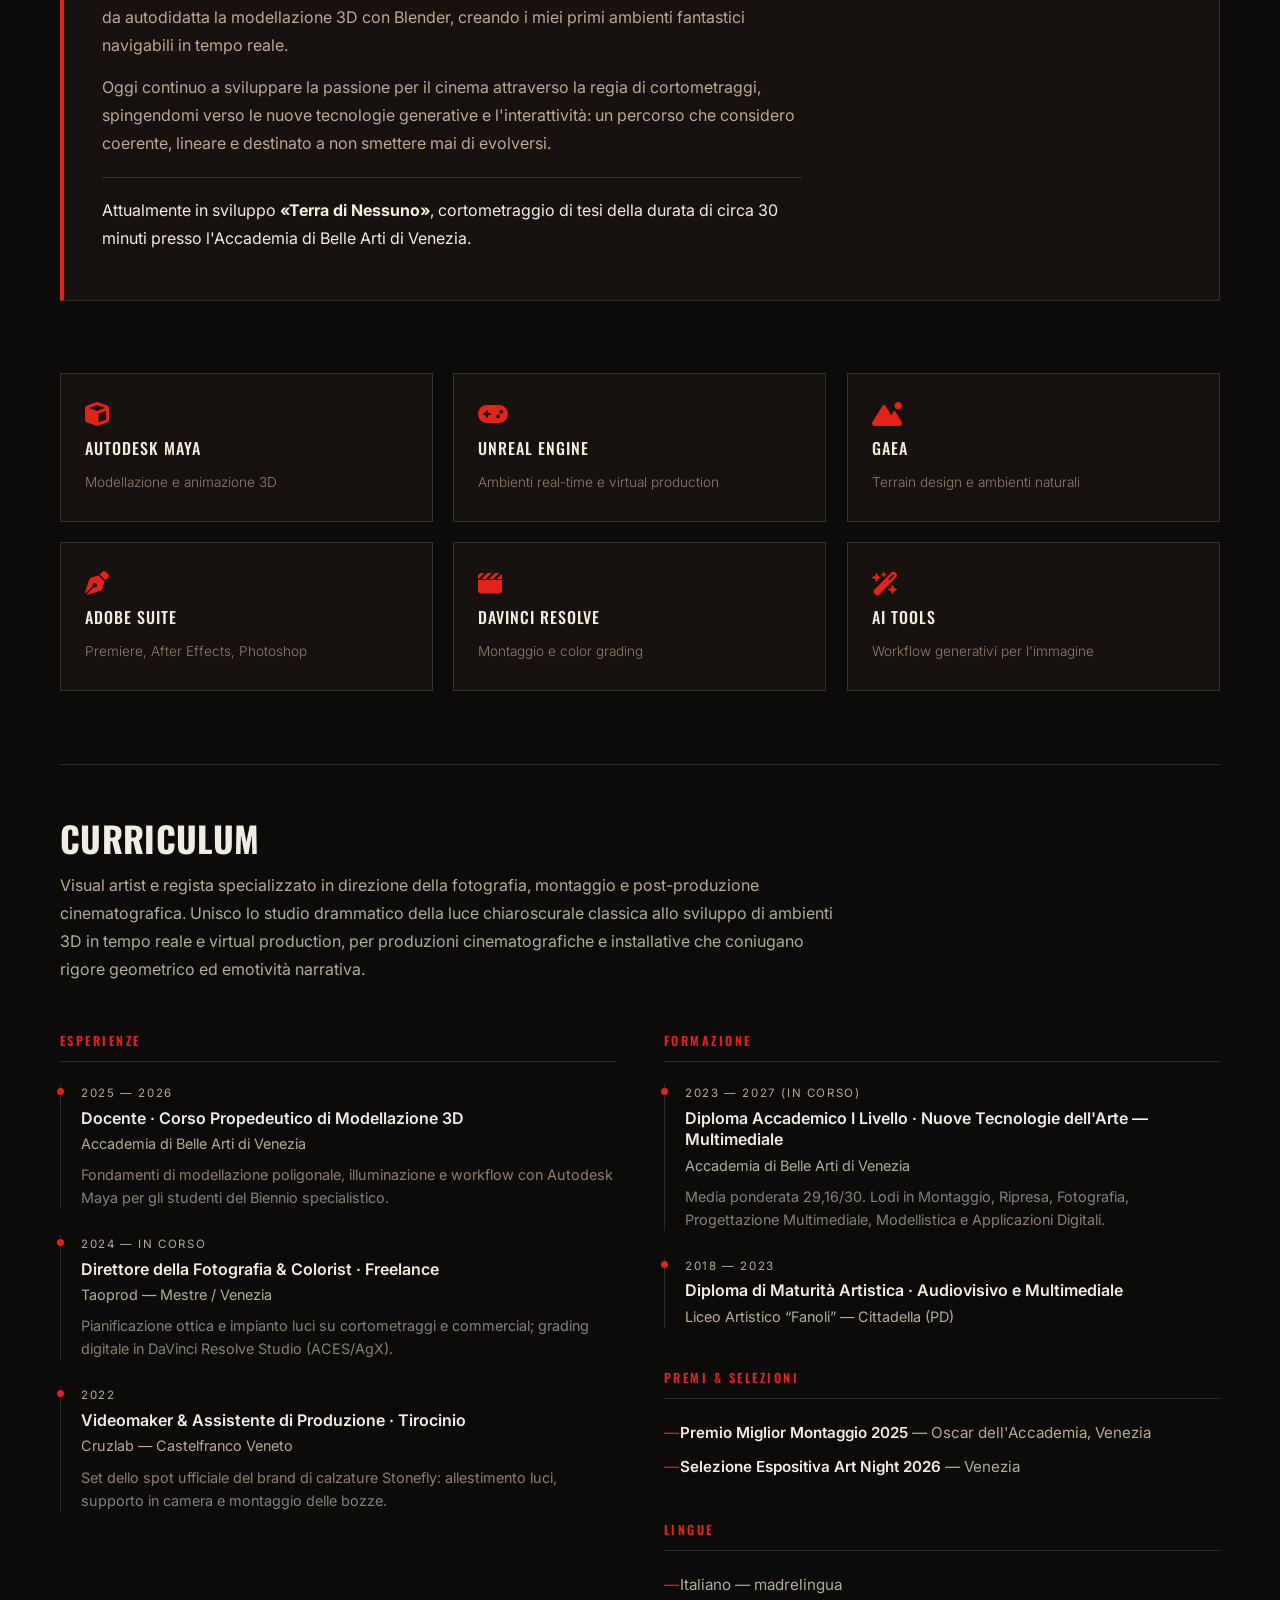
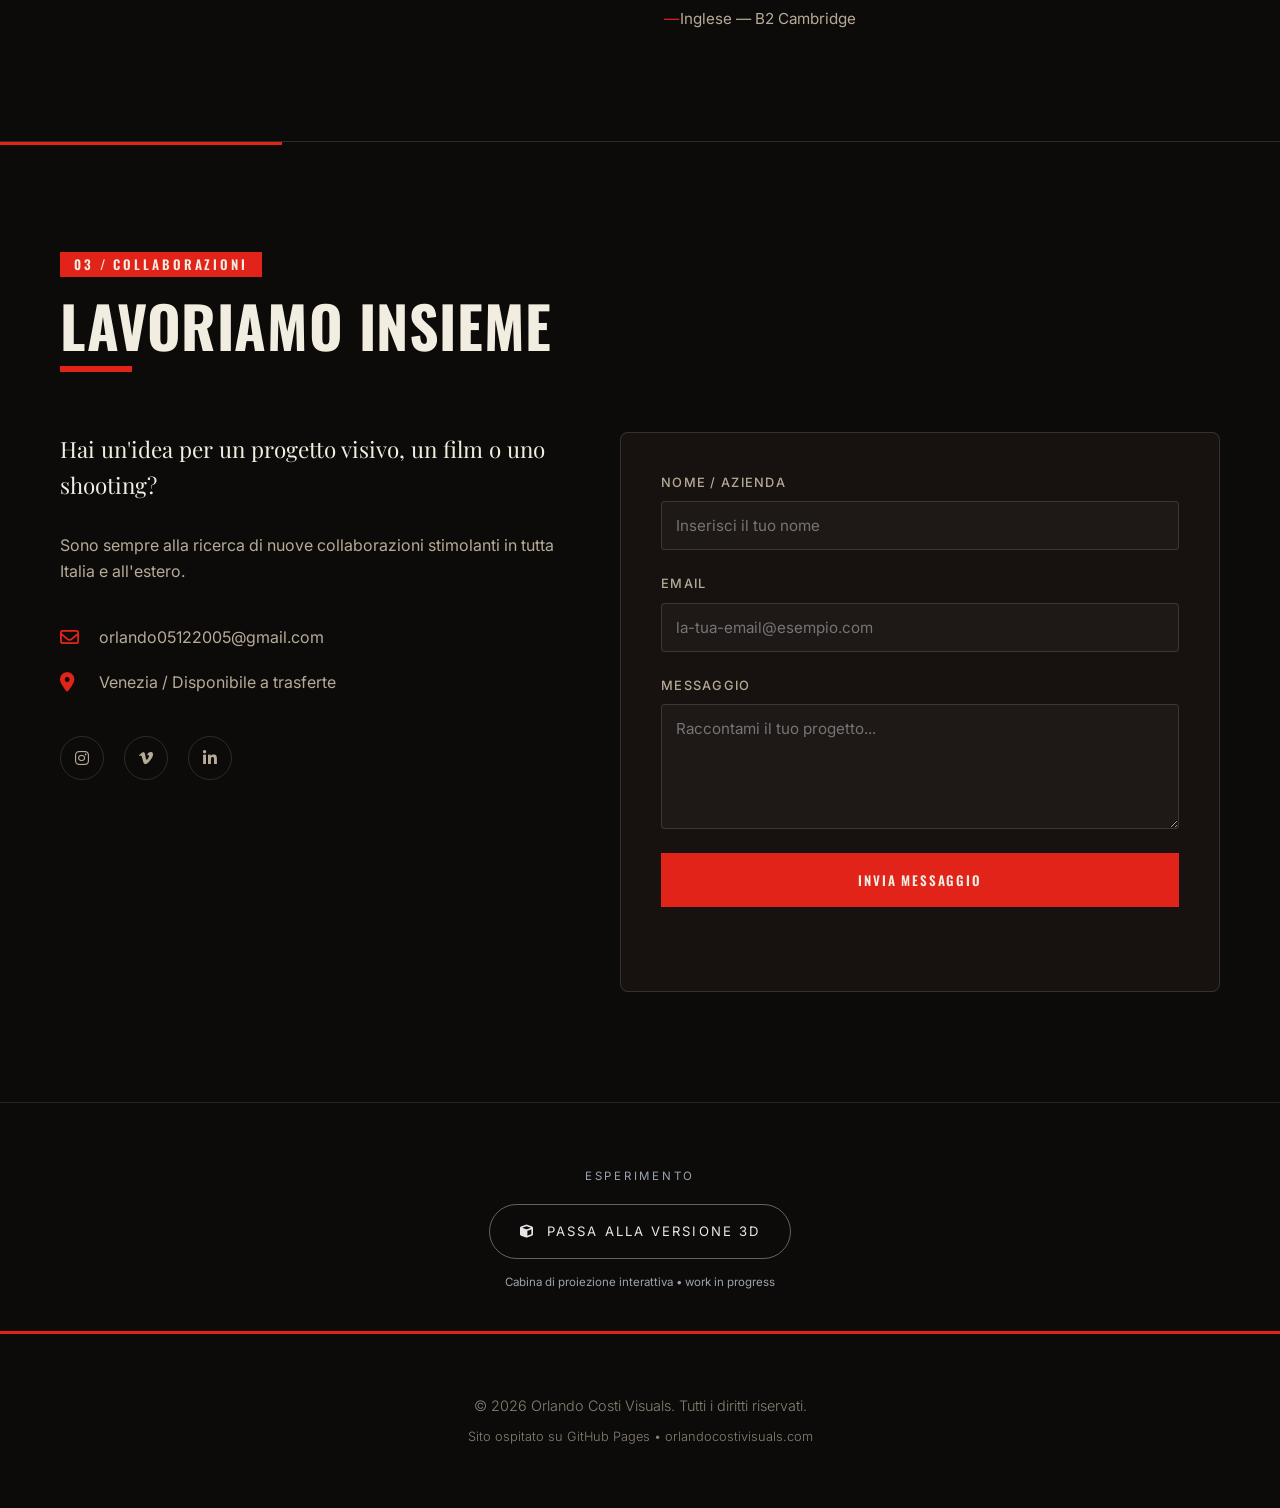
==== commit df6b1252: "Tende del sipario stilizzate e piatte (no simulazione 3D) - Rimossi gradienti di ombreggiatura, alon" ====
--- a/index.html
+++ b/index.html
@@ -11,7 +11,7 @@
     <link href="https://fonts.googleapis.com/css2?family=Inter:wght@300;400;500;600&family=Oswald:wght@400;500;600;700&family=Playfair+Display:ital,wght@0,400;0,600;1,400&display=swap" rel="stylesheet">
     <!-- FontAwesome for Icons -->
     <link rel="stylesheet" href="https://cdnjs.cloudflare.com/ajax/libs/font-awesome/6.4.0/css/all.min.css">
-    <link rel="stylesheet" href="style.css?v=5">
+    <link rel="stylesheet" href="style.css?v=6">
 </head>
 <body>
     <div class="bg-ambient" aria-hidden="true"></div>
--- a/style.css
+++ b/style.css
@@ -682,39 +682,23 @@
     top: 0;
     bottom: 0;
     width: 54%;
-    background-color: #131419;
-    /* Velluto grigio a pieghe morbide: valli scure, creste che prendono luce */
-    background-image:
-        linear-gradient(to bottom, rgba(255, 255, 255, 0.05), transparent 12%, transparent 88%, rgba(0, 0, 0, 0.4)),
-        repeating-linear-gradient(90deg,
-            rgba(0, 0, 0, 0.64) 0px,
-            rgba(150, 154, 163, 0.22) 13px,
-            rgba(0, 0, 0, 0.66) 27px,
-            rgba(108, 112, 120, 0.12) 41px);
-    box-shadow: inset 0 0 70px rgba(0, 0, 0, 0.6), 0 0 55px rgba(0, 0, 0, 0.8);
-    /* Peso teatrale: parte lenta, accelera, si assesta al centro */
+    /* Pieghe PIATTE e grafiche: bande nette alternate, nessuna simulazione 3D */
+    background-image: repeating-linear-gradient(90deg,
+        #100e0d 0px, #100e0d 22px,
+        #26100e 22px, #26100e 44px);
     transition: transform 0.95s cubic-bezier(0.55, 0.03, 0.18, 1);
     will-change: transform;
 }
 
-/* Filo argento sul bordo interno (luce dello schermo) */
+/* Bordo interno: linea rossa netta (accento costruttivista) */
 .curtain::before {
     content: '';
     position: absolute;
     top: 0;
     bottom: 0;
-    width: 2px;
+    width: 4px;
     z-index: 2;
-    background: linear-gradient(to bottom,
-        rgba(243, 244, 246, 0.5), rgba(243, 244, 246, 0.1) 70%, transparent);
-}
-/* Alone morbido dello schermo sul lembo interno */
-.curtain::after {
-    content: '';
-    position: absolute;
-    top: 0;
-    bottom: 0;
-    width: 44px;
+    background: var(--accent);
 }
 
 .curtain-left {
@@ -723,7 +707,6 @@
     transform: translateX(-89%) scaleX(0.78); /* a riposo: raccolta a sinistra */
 }
 .curtain-left::before { right: 0; }
-.curtain-left::after  { right: 0; background: linear-gradient(90deg, transparent, rgba(243, 244, 246, 0.1)); }
 
 .curtain-right {
     right: 0;
@@ -732,7 +715,6 @@
     transition-delay: 0.06s; /* leggero sfasamento: più vivo */
 }
 .curtain-right::before { left: 0; }
-.curtain-right::after  { left: 0; background: linear-gradient(270deg, transparent, rgba(243, 244, 246, 0.1)); }
 
 /* Chiuse: le pieghe si distendono (scaleX 1) e coprono lo schermo con lieve sovrapposizione */
 .stage-curtains.closed .curtain-left,
@@ -748,15 +730,11 @@
     right: -2%;
     height: 13%;
     z-index: 3;
-    background-color: #101115;
-    background-image:
-        linear-gradient(to bottom, rgba(255, 255, 255, 0.06), transparent 60%),
-        repeating-linear-gradient(90deg,
-            rgba(0, 0, 0, 0.6) 0px,
-            rgba(150, 154, 163, 0.18) 17px,
-            rgba(0, 0, 0, 0.62) 35px);
-    border-bottom: 1px solid rgba(243, 244, 246, 0.14);
-    box-shadow: 0 10px 24px rgba(0, 0, 0, 0.6);
+    /* Mantovana piatta: stesse bande grafiche + filo rosso in basso */
+    background-image: repeating-linear-gradient(90deg,
+        #100e0d 0px, #100e0d 22px,
+        #26100e 22px, #26100e 44px);
+    border-bottom: 3px solid var(--accent);
 }
 
 /* --- Controlli ------------------------------------------------------------ */
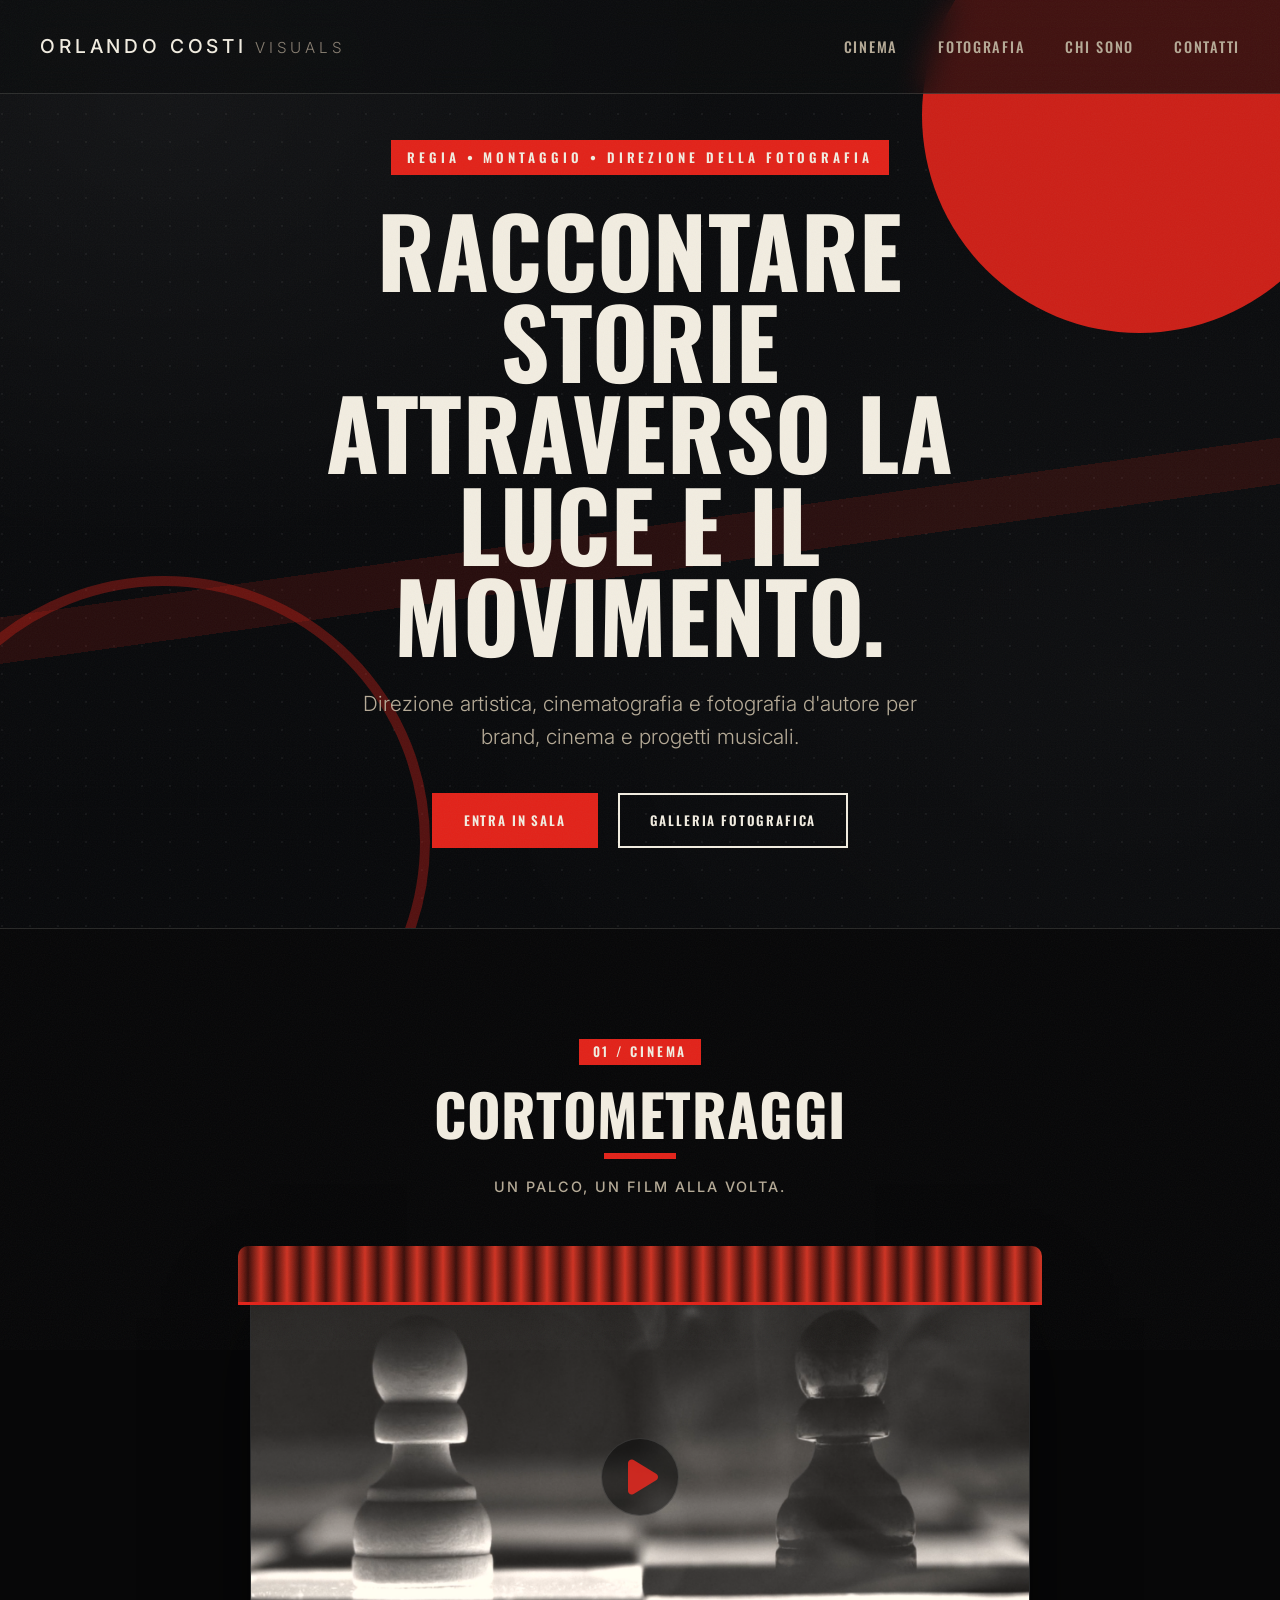
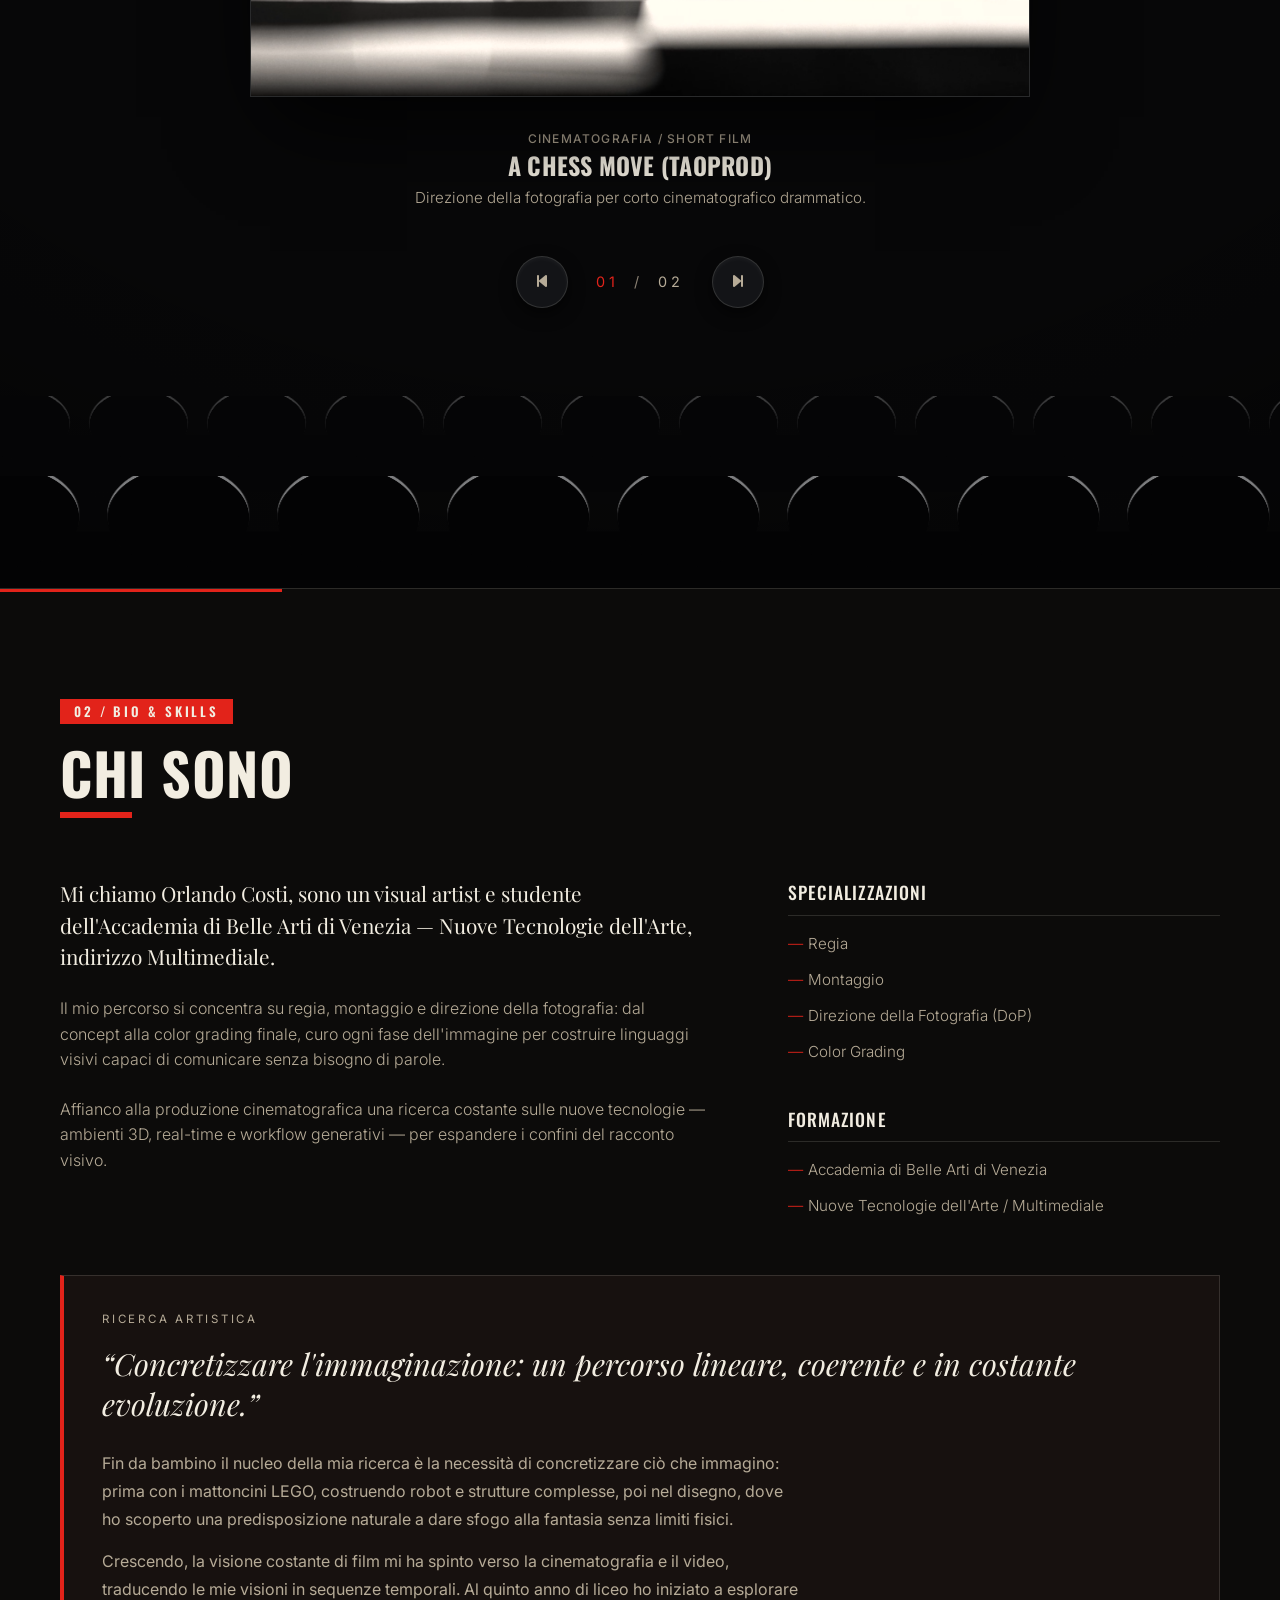
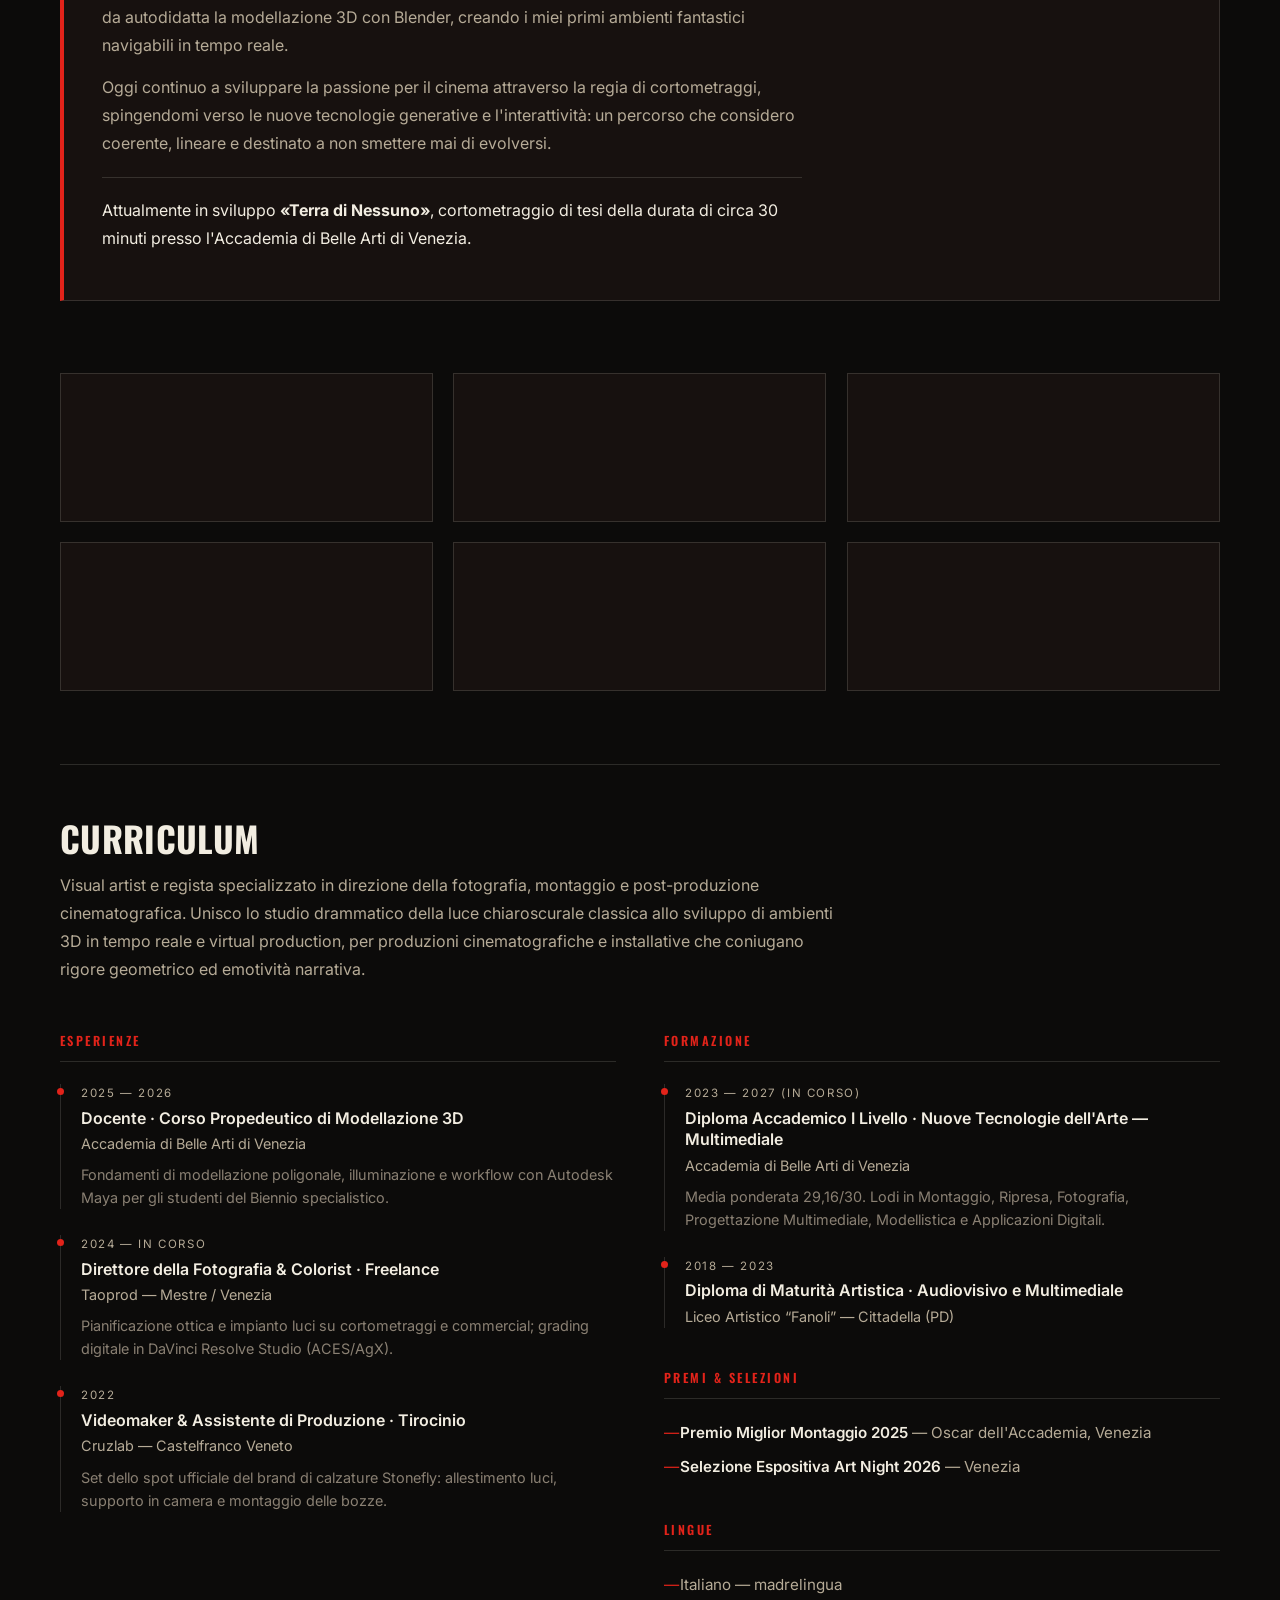
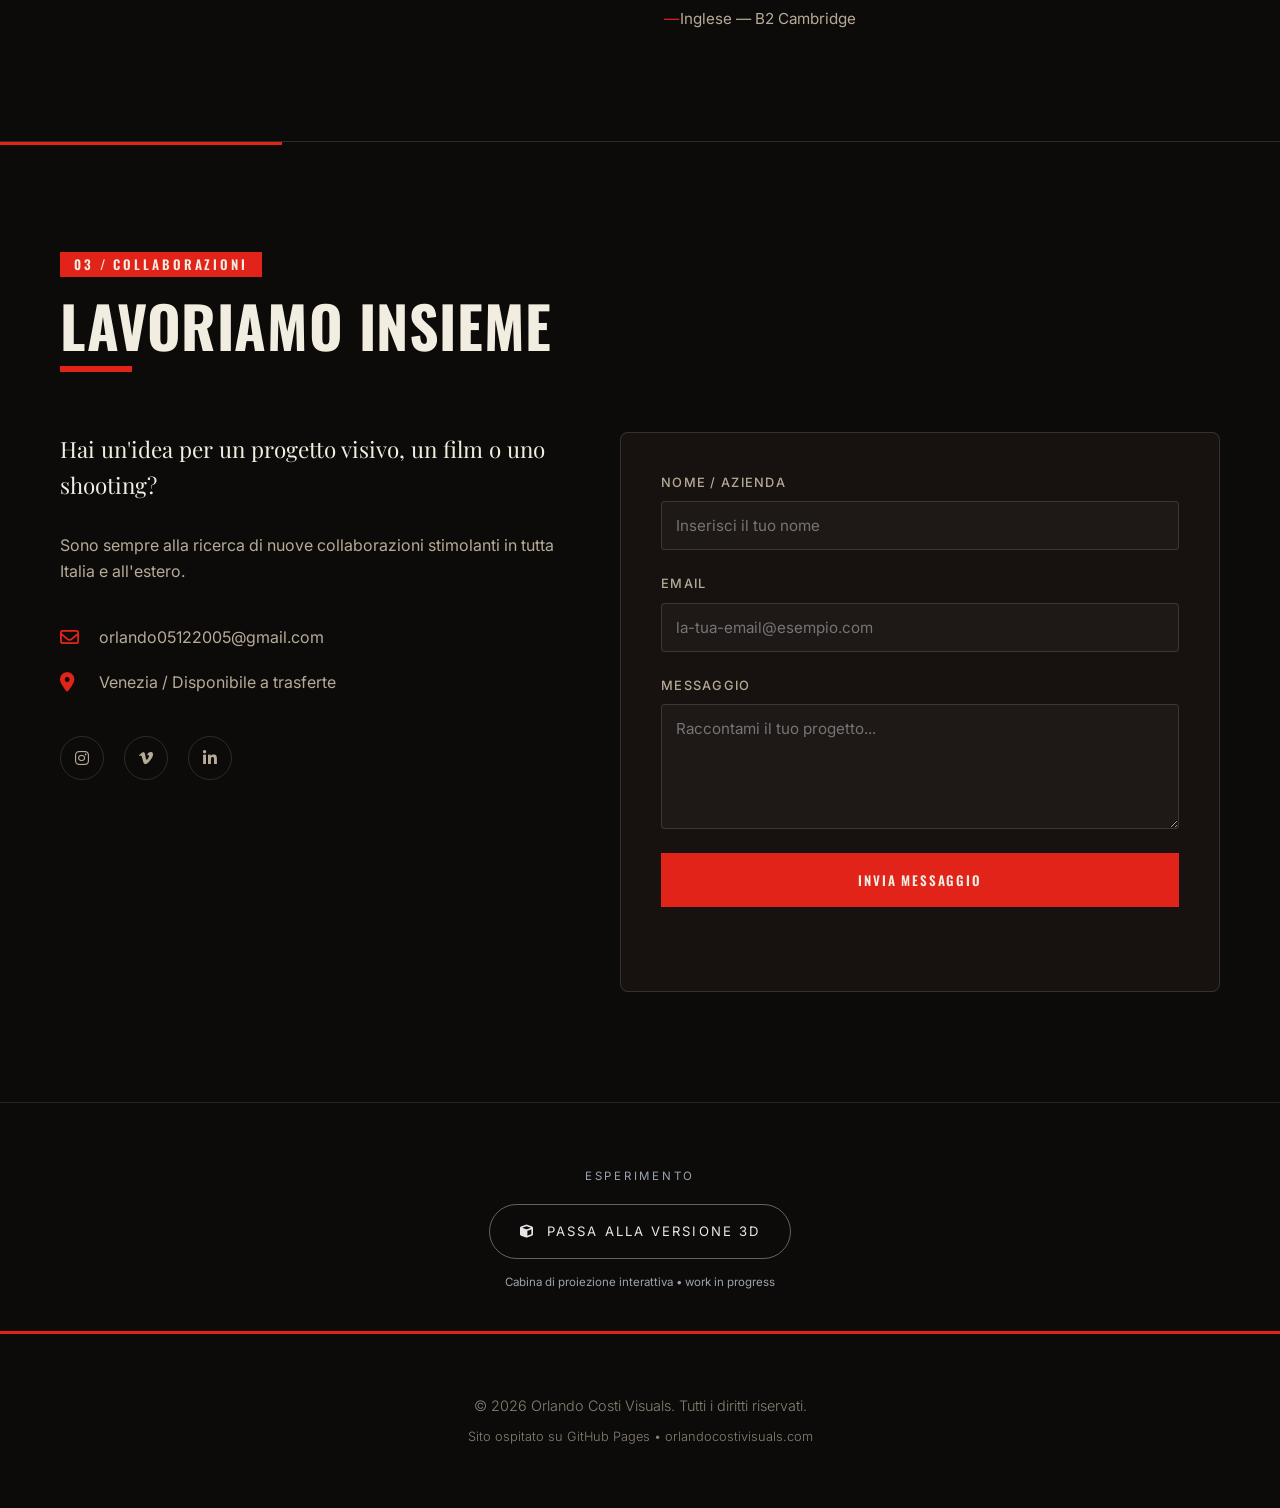
==== commit b5f6967c: "Tende: velluto rosso con pieghe rese dalla luce (rosso chiaro creste, scuro valli) Sostituite le ban" ====
--- a/index.html
+++ b/index.html
@@ -11,7 +11,7 @@
     <link href="https://fonts.googleapis.com/css2?family=Inter:wght@300;400;500;600&family=Oswald:wght@400;500;600;700&family=Playfair+Display:ital,wght@0,400;0,600;1,400&display=swap" rel="stylesheet">
     <!-- FontAwesome for Icons -->
     <link rel="stylesheet" href="https://cdnjs.cloudflare.com/ajax/libs/font-awesome/6.4.0/css/all.min.css">
-    <link rel="stylesheet" href="style.css?v=6">
+    <link rel="stylesheet" href="style.css?v=7">
 </head>
 <body>
     <div class="bg-ambient" aria-hidden="true"></div>
--- a/style.css
+++ b/style.css
@@ -682,23 +682,25 @@
     top: 0;
     bottom: 0;
     width: 54%;
-    /* Pieghe PIATTE e grafiche: bande nette alternate, nessuna simulazione 3D */
+    /* Velluto ROSSO: pieghe rese dal colore — rosso acceso sulle creste
+       illuminate, rosso scuro nelle valli in ombra (dark→light→dark). */
     background-image: repeating-linear-gradient(90deg,
-        #100e0d 0px, #100e0d 22px,
-        #26100e 22px, #26100e 44px);
+        #3a0e0a 0px,     /* valle in ombra */
+        #cf3323 13px,    /* cresta illuminata */
+        #3a0e0a 26px);   /* valle in ombra */
     transition: transform 0.95s cubic-bezier(0.55, 0.03, 0.18, 1);
     will-change: transform;
 }
 
-/* Bordo interno: linea rossa netta (accento costruttivista) */
+/* Bordo interno: sottile riga di luce dove le tende si incontrano */
 .curtain::before {
     content: '';
     position: absolute;
     top: 0;
     bottom: 0;
-    width: 4px;
+    width: 3px;
     z-index: 2;
-    background: var(--accent);
+    background: #f0503f; /* rosso chiaro: luce sul lembo frontale */
 }
 
 .curtain-left {
@@ -730,10 +732,11 @@
     right: -2%;
     height: 13%;
     z-index: 3;
-    /* Mantovana piatta: stesse bande grafiche + filo rosso in basso */
+    /* Mantovana: stesso velluto rosso a pieghe + filo rosso acceso in basso */
     background-image: repeating-linear-gradient(90deg,
-        #100e0d 0px, #100e0d 22px,
-        #26100e 22px, #26100e 44px);
+        #3a0e0a 0px,
+        #cf3323 13px,
+        #3a0e0a 26px);
     border-bottom: 3px solid var(--accent);
 }
 
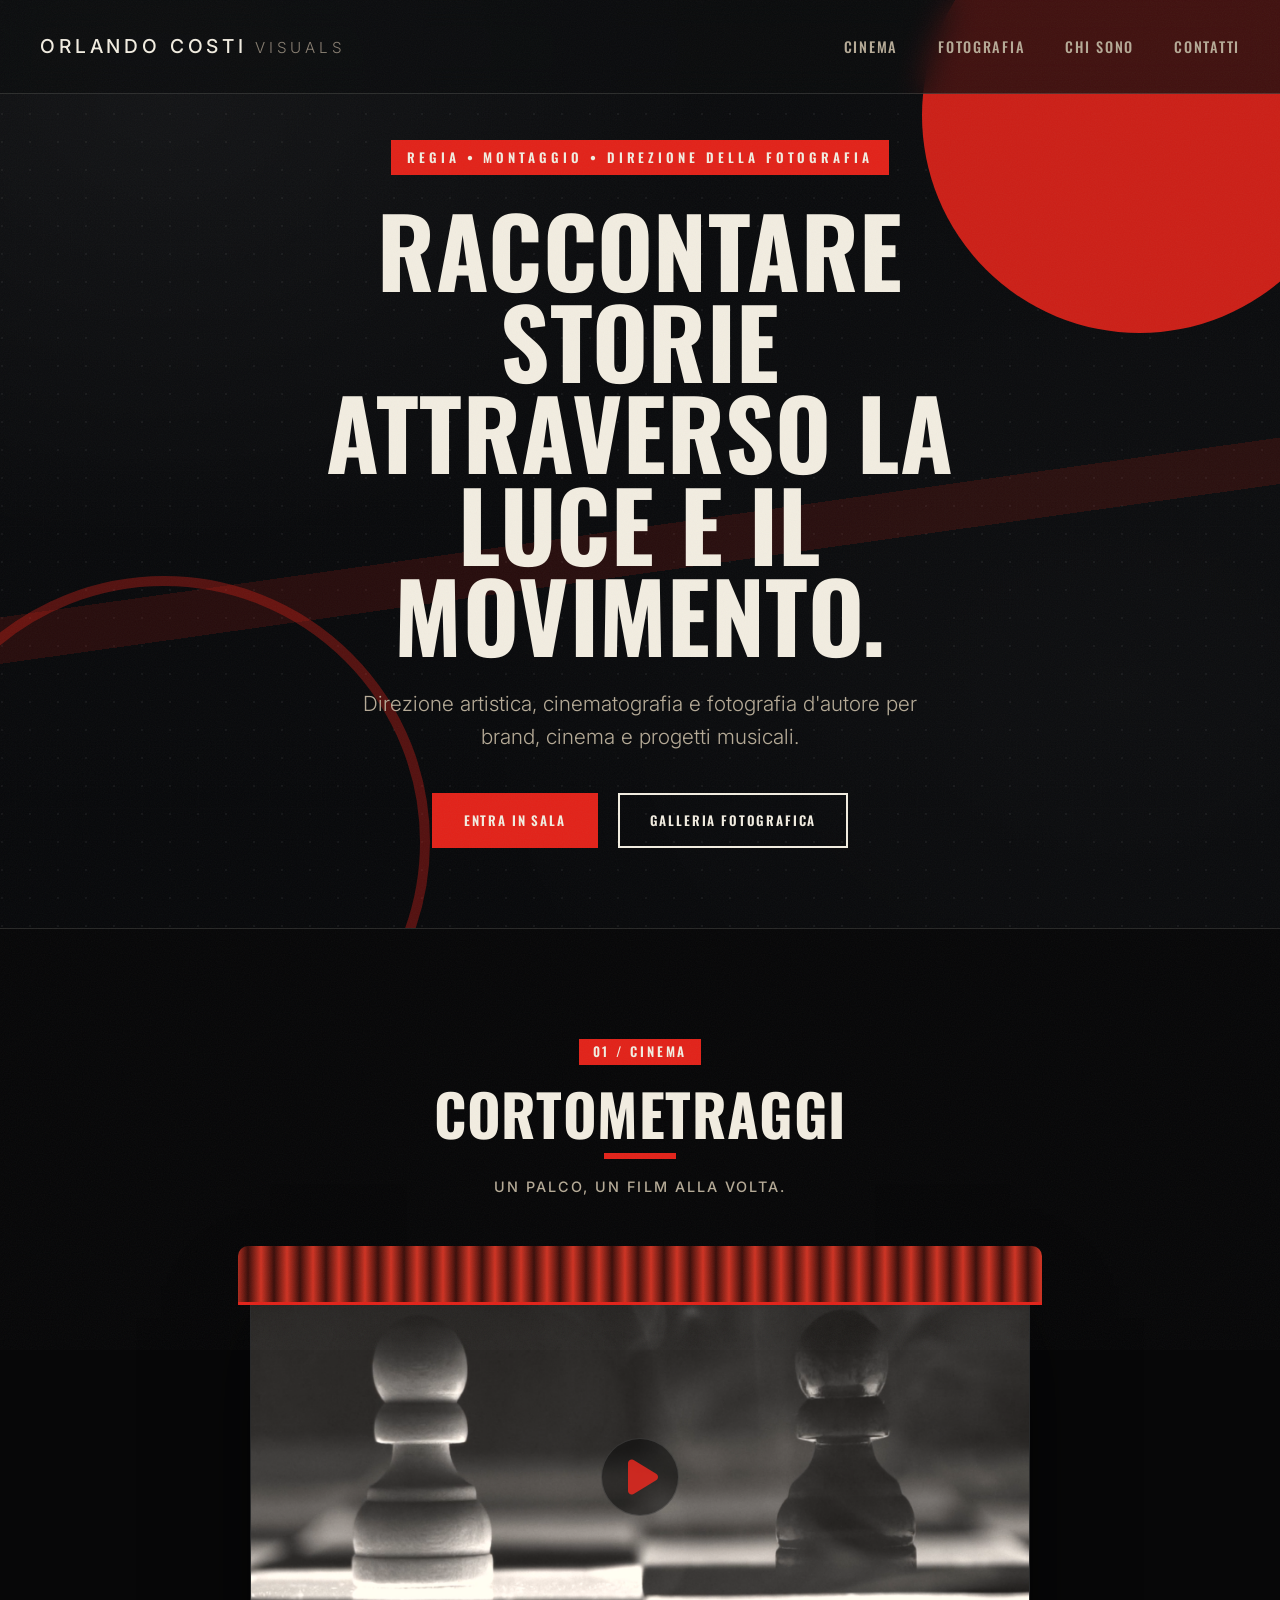
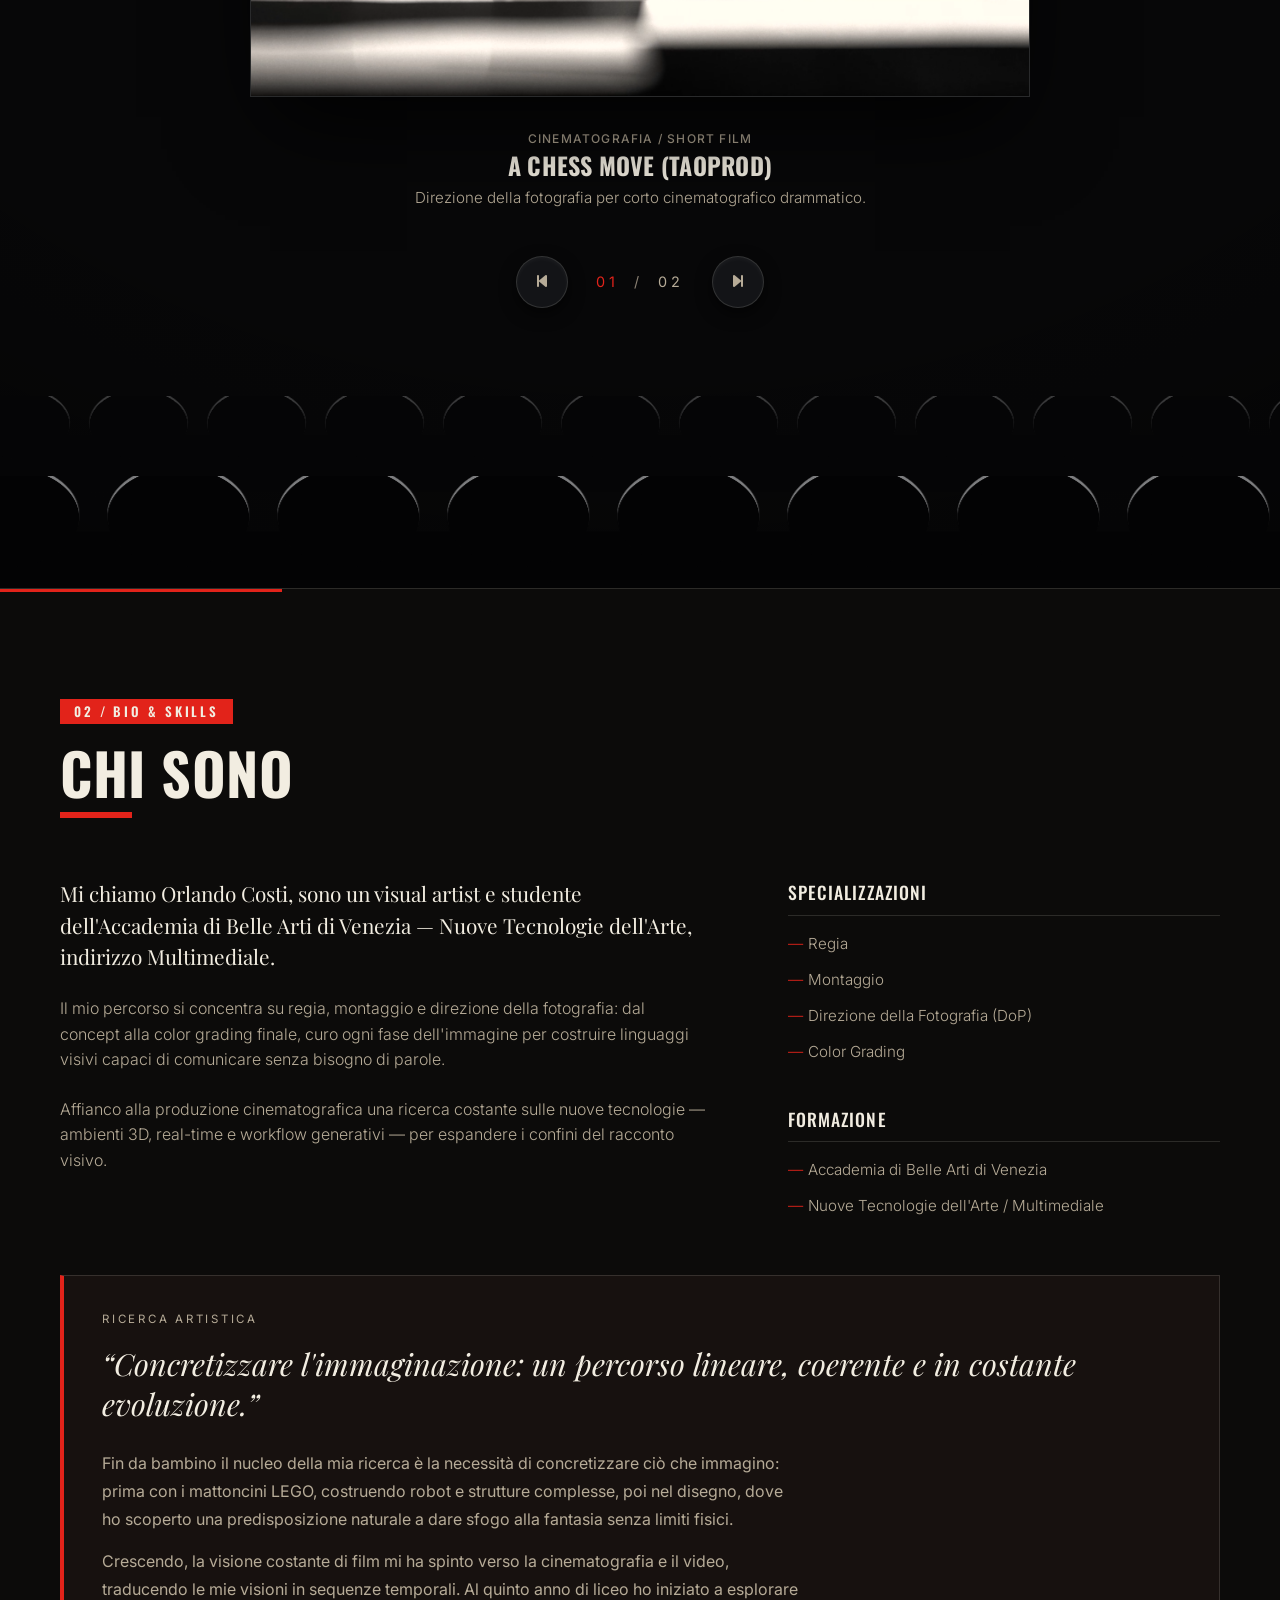
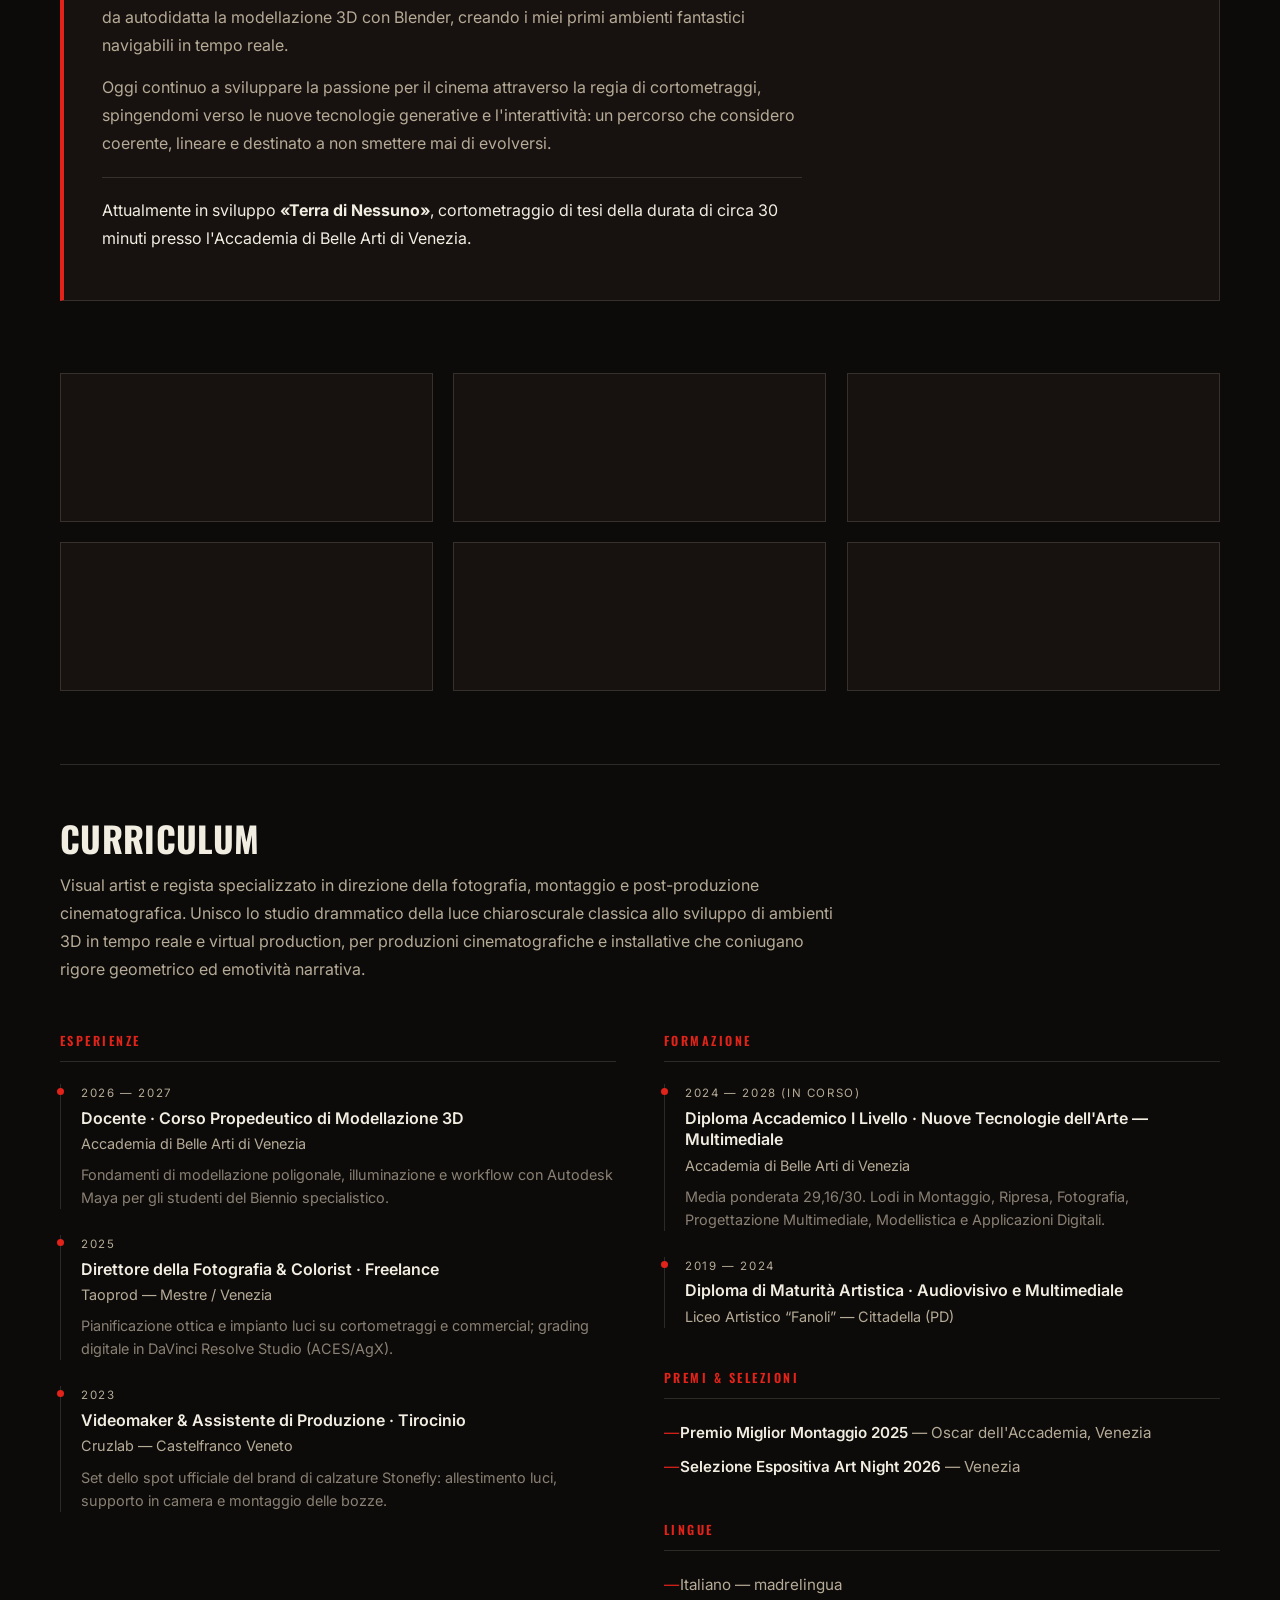
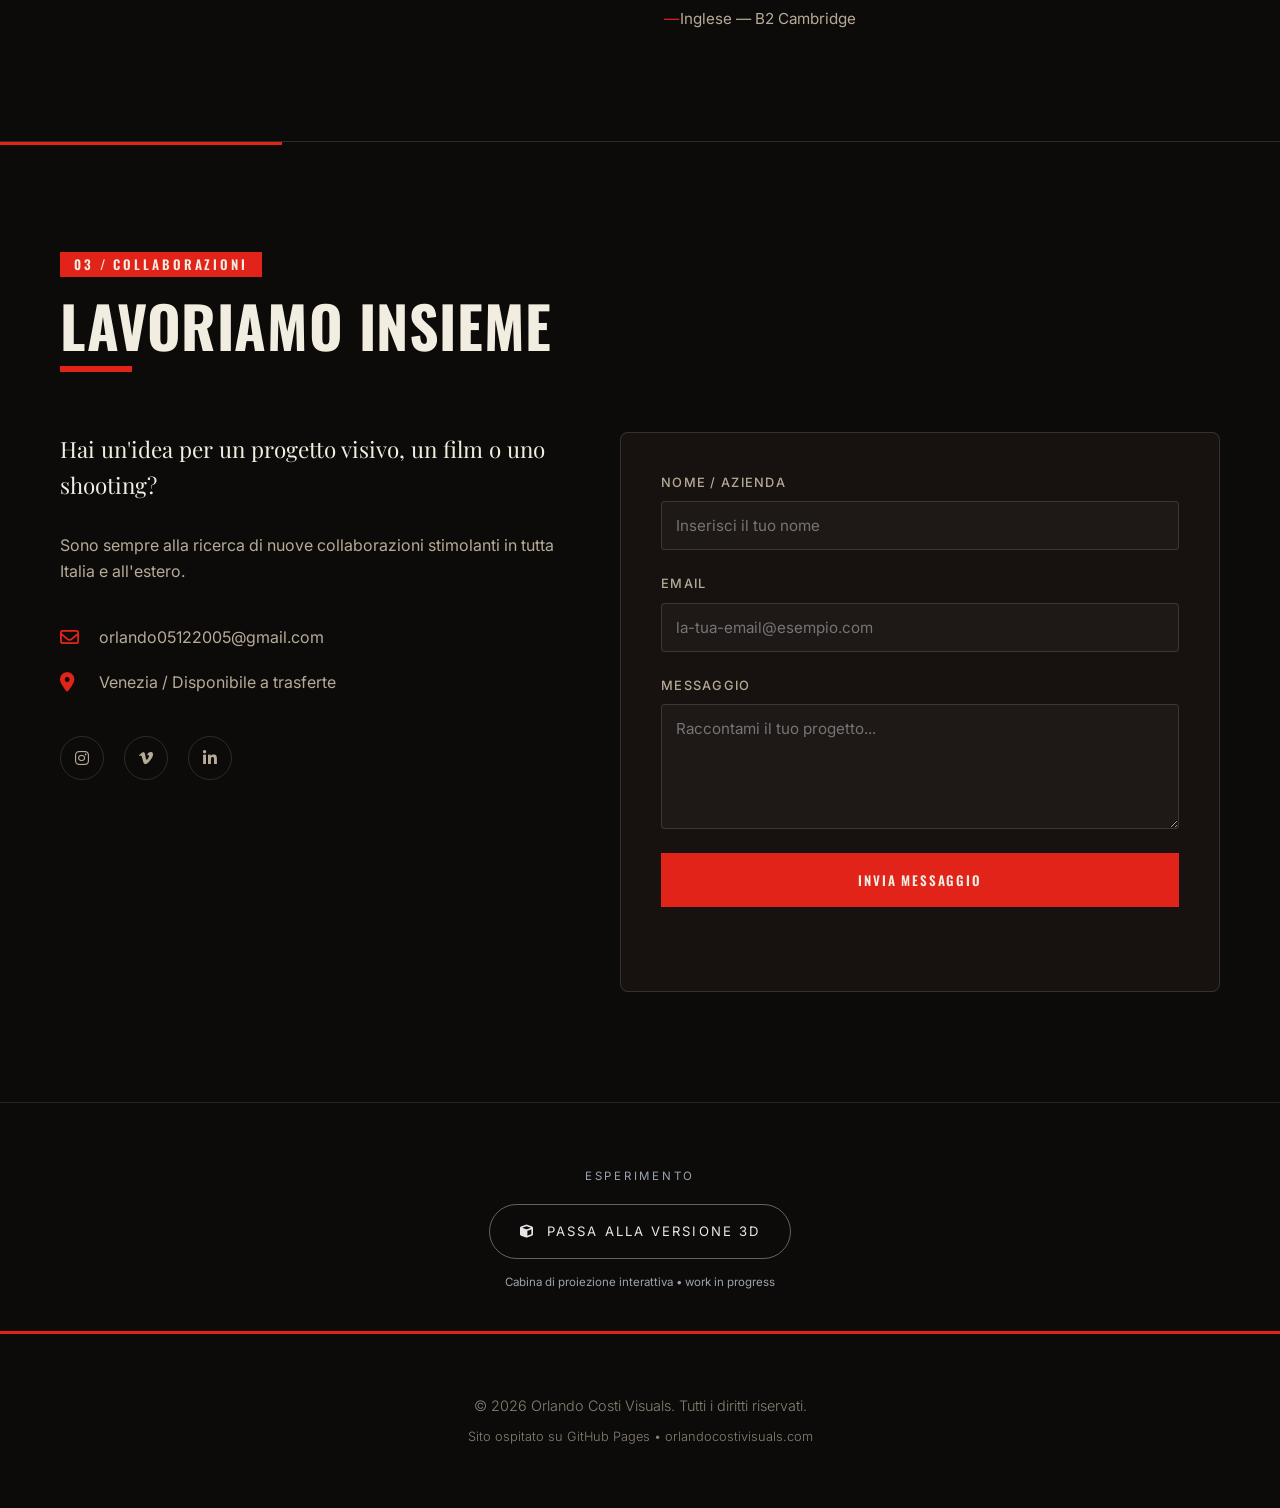
==== commit 0ce6df09: "CV: aggiorna le date (docenza 2026-2027, Taoprod 2025, tirocinio 2023, liceo 2019-2024, accademia 20" ====
--- a/index.html
+++ b/index.html
@@ -205,19 +205,19 @@
                             <h4 class="cv-col-title">Esperienze</h4>
                             <ul class="cv-timeline">
                                 <li>
-                                    <span class="cv-when">2025 — 2026</span>
+                                    <span class="cv-when">2026 — 2027</span>
                                     <span class="cv-role">Docente · Corso Propedeutico di Modellazione 3D</span>
                                     <span class="cv-place">Accademia di Belle Arti di Venezia</span>
                                     <p>Fondamenti di modellazione poligonale, illuminazione e workflow con Autodesk Maya per gli studenti del Biennio specialistico.</p>
                                 </li>
                                 <li>
-                                    <span class="cv-when">2024 — in corso</span>
+                                    <span class="cv-when">2025</span>
                                     <span class="cv-role">Direttore della Fotografia &amp; Colorist · Freelance</span>
                                     <span class="cv-place">Taoprod — Mestre / Venezia</span>
                                     <p>Pianificazione ottica e impianto luci su cortometraggi e commercial; grading digitale in DaVinci Resolve Studio (ACES/AgX).</p>
                                 </li>
                                 <li>
-                                    <span class="cv-when">2022</span>
+                                    <span class="cv-when">2023</span>
                                     <span class="cv-role">Videomaker &amp; Assistente di Produzione · Tirocinio</span>
                                     <span class="cv-place">Cruzlab — Castelfranco Veneto</span>
                                     <p>Set dello spot ufficiale del brand di calzature Stonefly: allestimento luci, supporto in camera e montaggio delle bozze.</p>
@@ -229,13 +229,13 @@
                             <h4 class="cv-col-title">Formazione</h4>
                             <ul class="cv-timeline">
                                 <li>
-                                    <span class="cv-when">2023 — 2027 (in corso)</span>
+                                    <span class="cv-when">2024 — 2028 (in corso)</span>
                                     <span class="cv-role">Diploma Accademico I Livello · Nuove Tecnologie dell'Arte — Multimediale</span>
                                     <span class="cv-place">Accademia di Belle Arti di Venezia</span>
                                     <p>Media ponderata 29,16/30. Lodi in Montaggio, Ripresa, Fotografia, Progettazione Multimediale, Modellistica e Applicazioni Digitali.</p>
                                 </li>
                                 <li>
-                                    <span class="cv-when">2018 — 2023</span>
+                                    <span class="cv-when">2019 — 2024</span>
                                     <span class="cv-role">Diploma di Maturità Artistica · Audiovisivo e Multimediale</span>
                                     <span class="cv-place">Liceo Artistico &ldquo;Fanoli&rdquo; — Cittadella (PD)</span>
                                 </li>
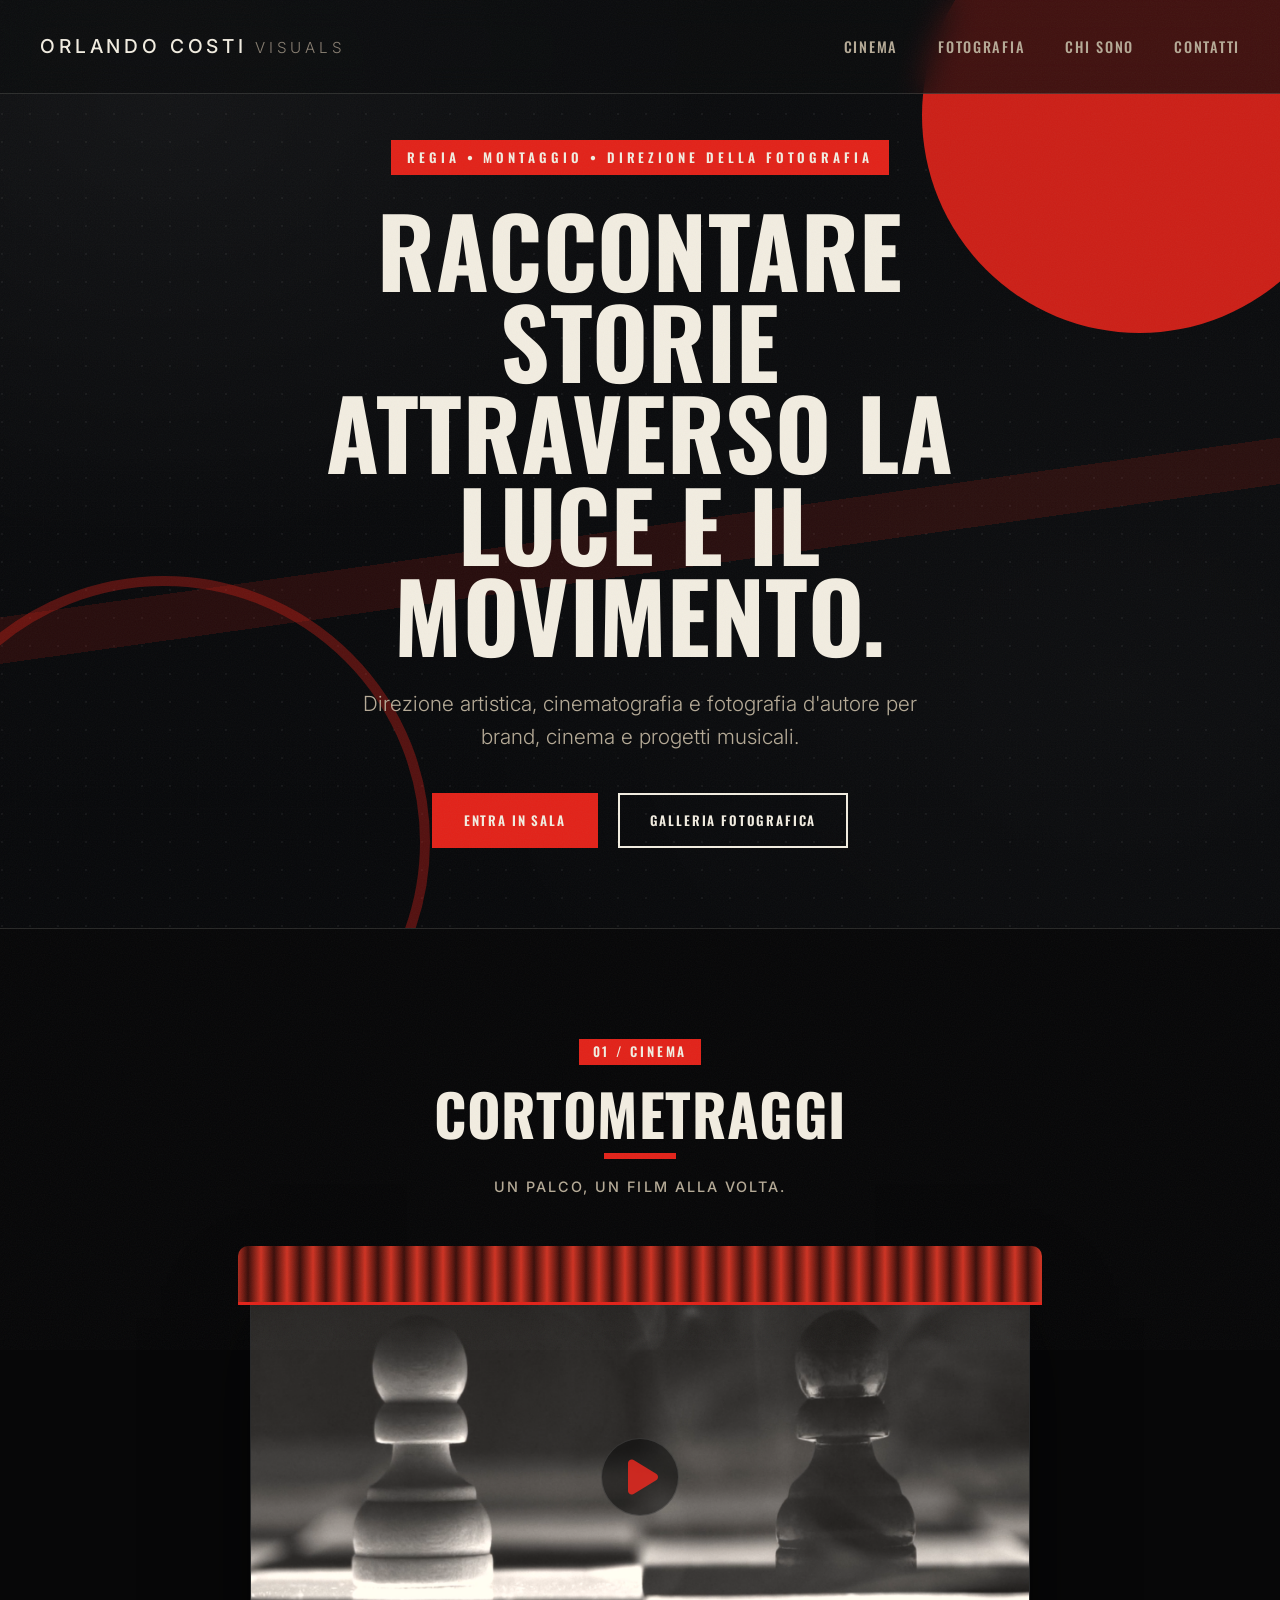
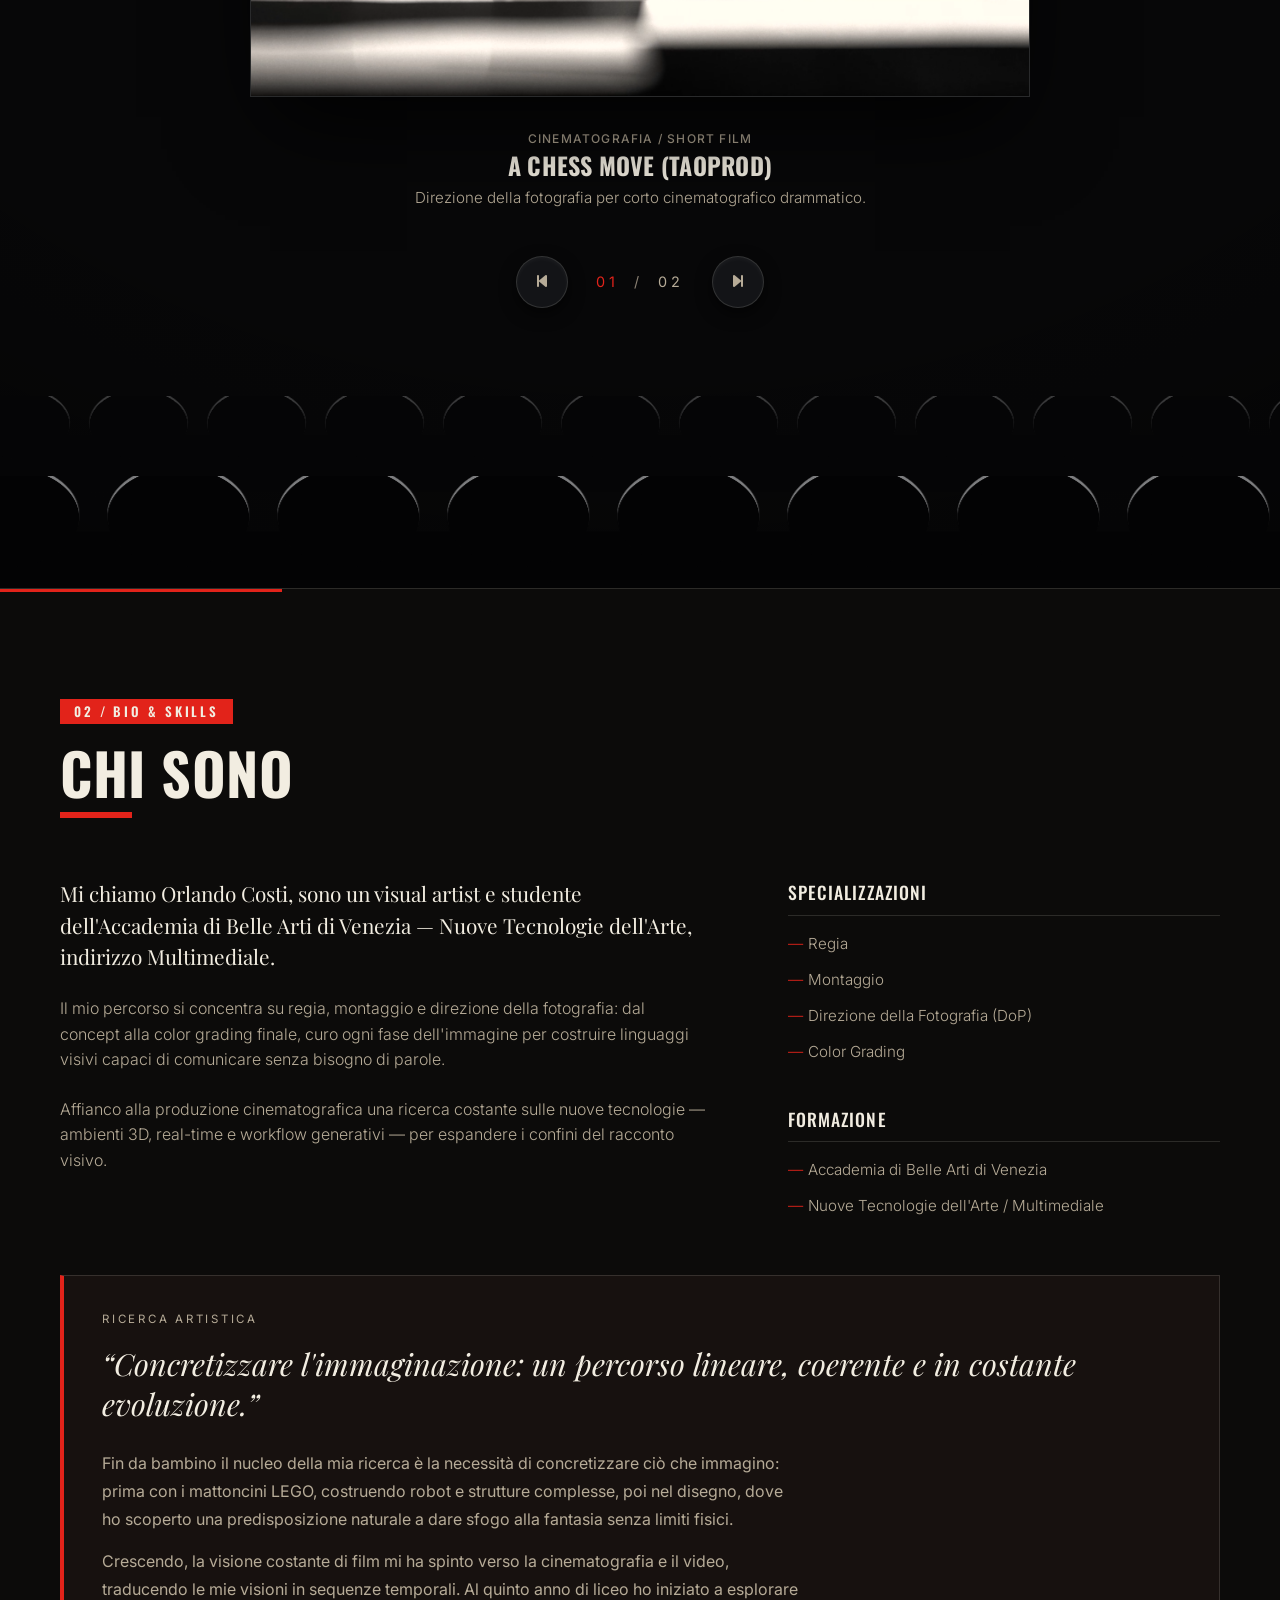
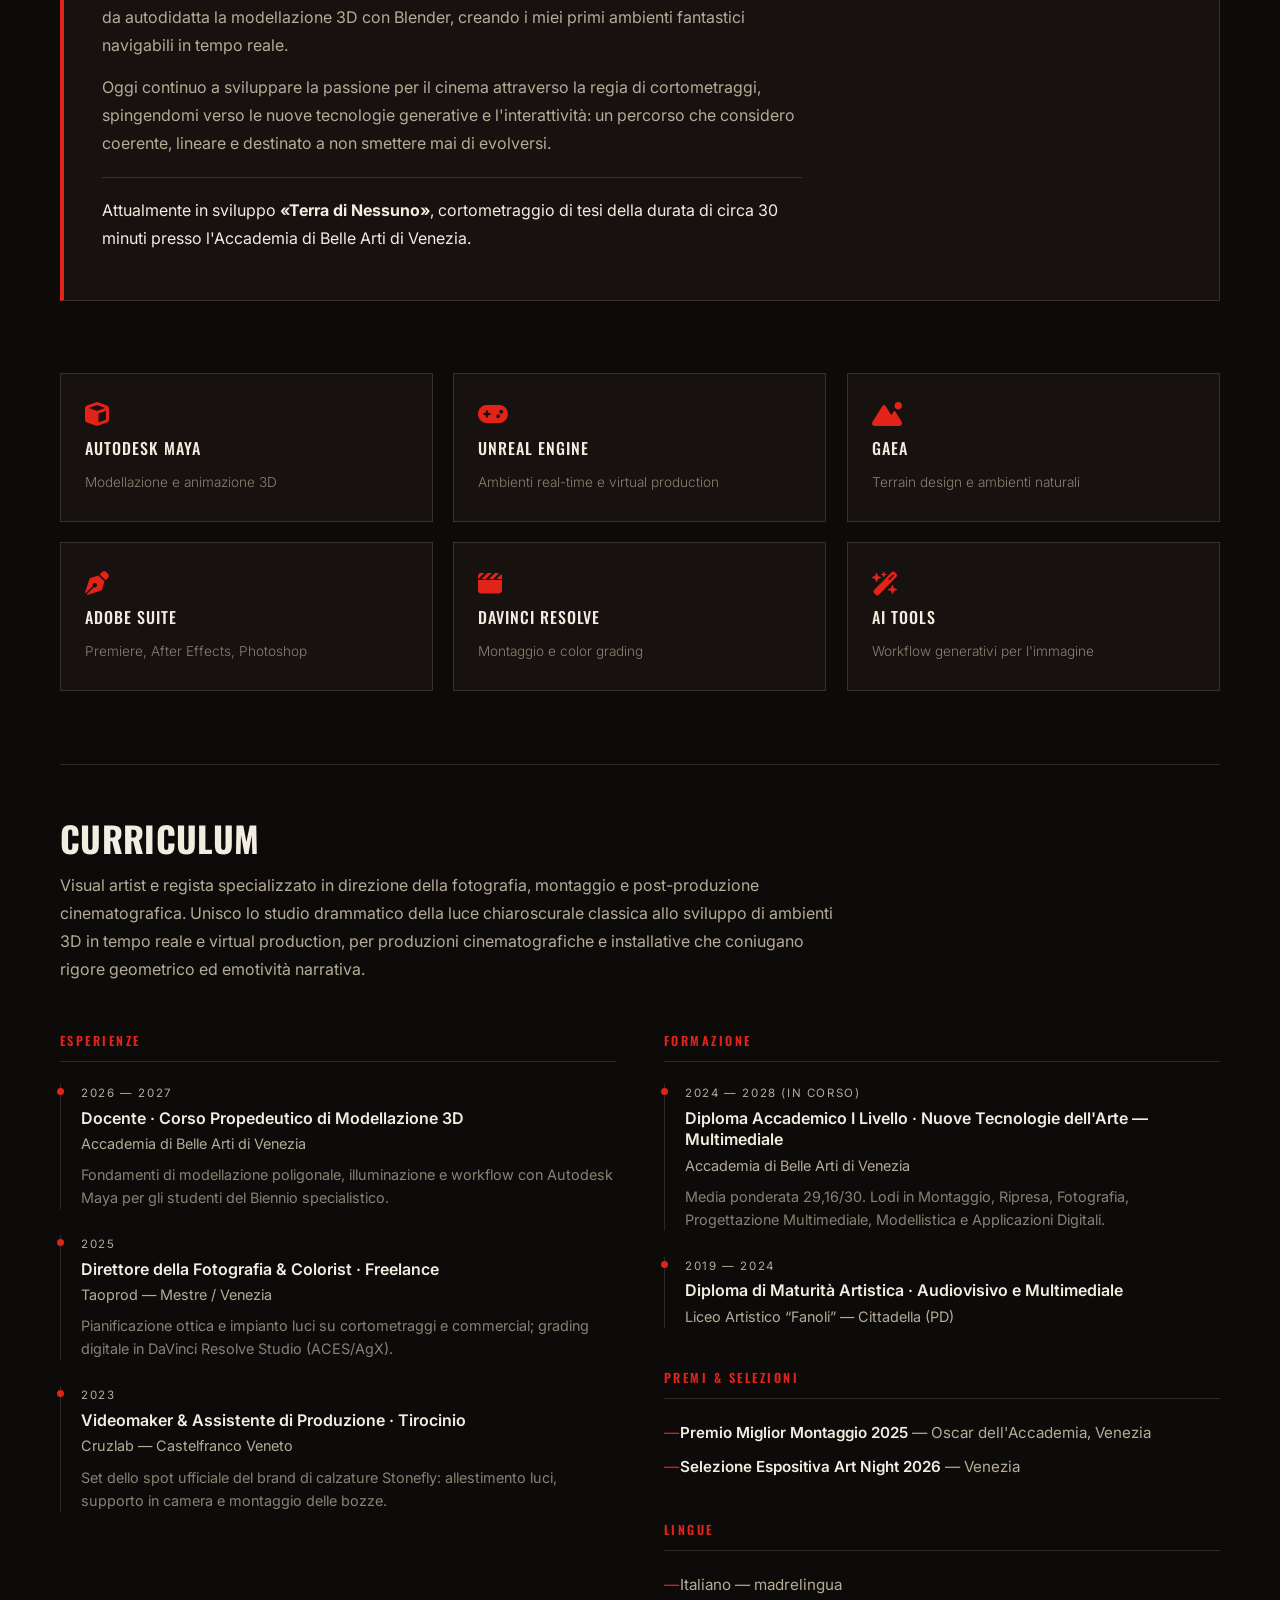
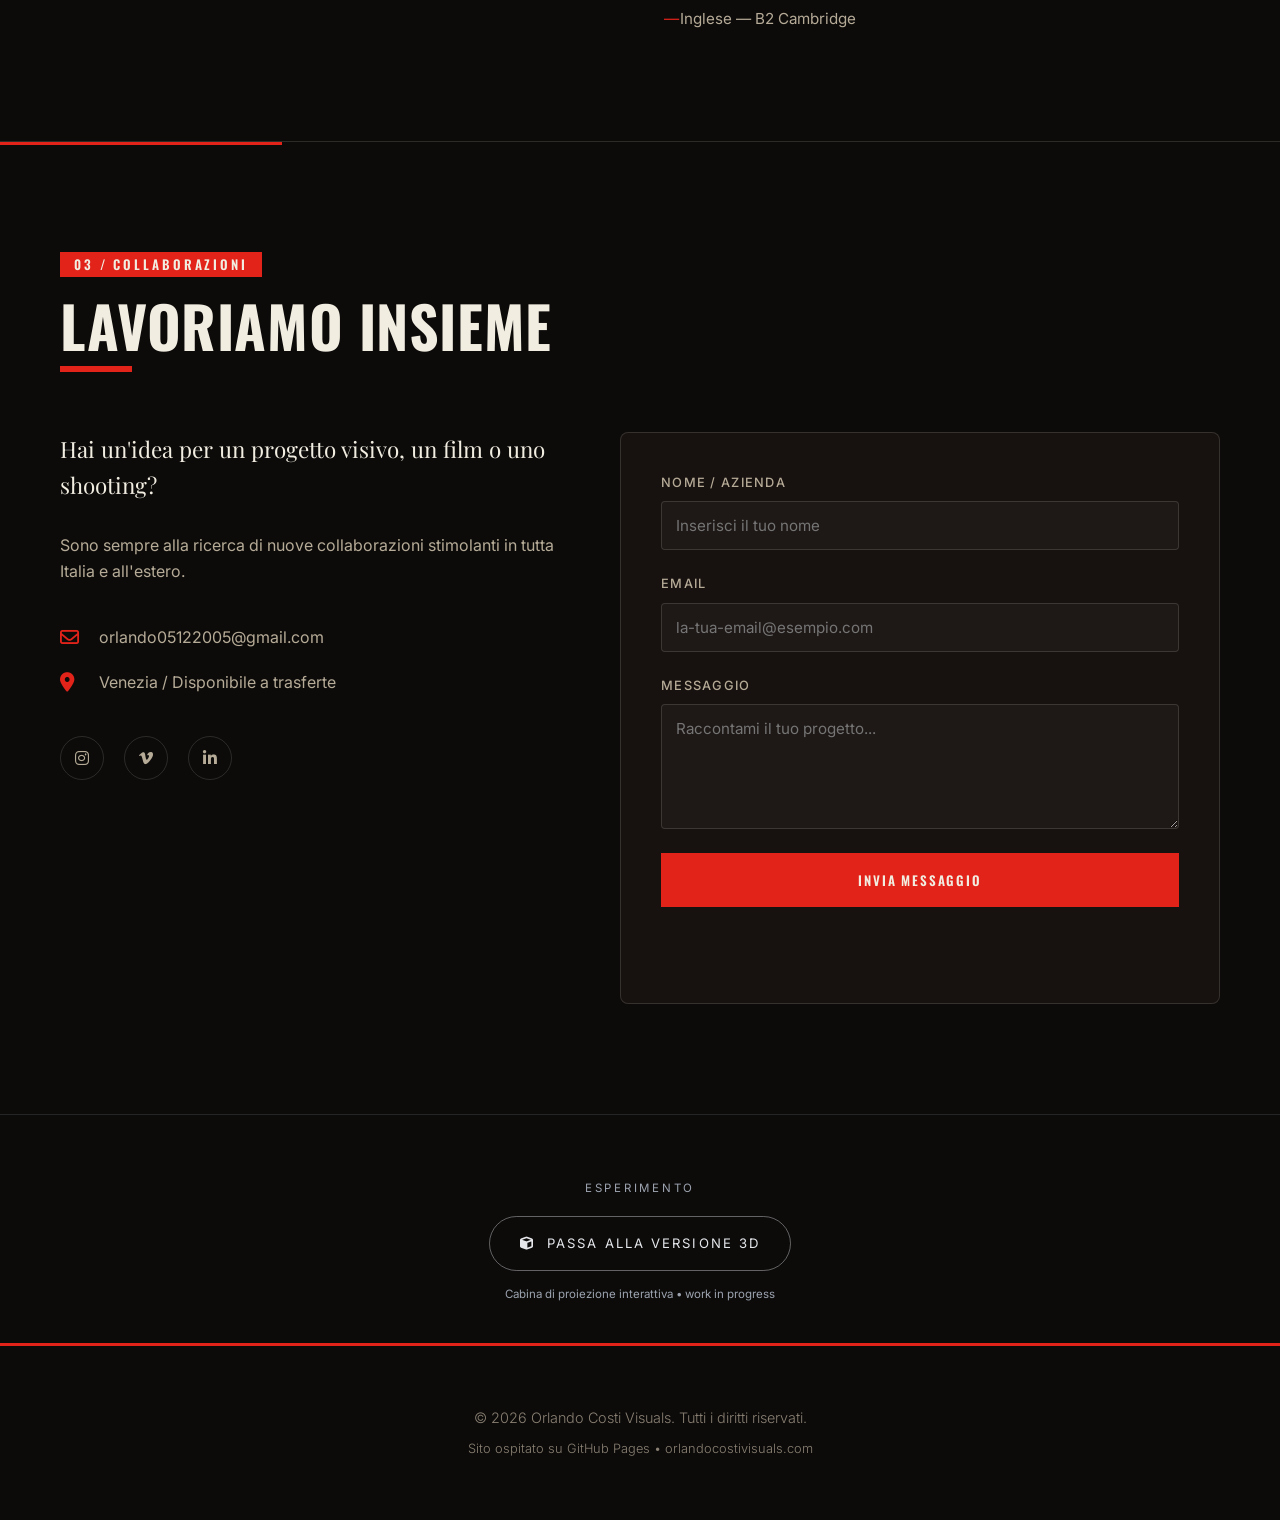
==== commit 50b1c82f: "Form contatti: invio reale via Web3Forms (niente piu form simulato) - Collegato il form all'endpoint" ====
--- a/index.html
+++ b/index.html
@@ -11,7 +11,7 @@
     <link href="https://fonts.googleapis.com/css2?family=Inter:wght@300;400;500;600&family=Oswald:wght@400;500;600;700&family=Playfair+Display:ital,wght@0,400;0,600;1,400&display=swap" rel="stylesheet">
     <!-- FontAwesome for Icons -->
     <link rel="stylesheet" href="https://cdnjs.cloudflare.com/ajax/libs/font-awesome/6.4.0/css/all.min.css">
-    <link rel="stylesheet" href="style.css?v=7">
+    <link rel="stylesheet" href="style.css?v=8">
 </head>
 <body>
     <div class="bg-ambient" aria-hidden="true"></div>
@@ -286,7 +286,13 @@
                         </div>
                     </div>
 
-                    <form class="contact-form" action="#" method="POST" id="contact-form">
+                    <form class="contact-form" action="https://api.web3forms.com/submit" method="POST" id="contact-form">
+                        <!-- Web3Forms: incolla qui la tua access key (web3forms.com) -->
+                        <input type="hidden" name="access_key" value="a0a58835-3e02-434d-bac4-d42773a4b098">
+                        <input type="hidden" name="subject" value="Nuovo messaggio dal sito — Orlando Costi Visuals">
+                        <input type="hidden" name="from_name" value="Orlando Costi Visuals">
+                        <!-- Honeypot anti-spam: i bot lo compilano, gli umani no -->
+                        <input type="checkbox" name="botcheck" tabindex="-1" autocomplete="off" style="display:none;">
                         <div class="form-group">
                             <label for="name">Nome / Azienda</label>
                             <input type="text" id="name" name="name" required placeholder="Inserisci il tuo nome">
@@ -337,6 +343,6 @@
         <p class="footer-sub">Sito ospitato su GitHub Pages &bull; orlandocostivisuals.com</p>
     </footer>
 
-    <script src="script.js?v=3"></script>
+    <script src="script.js?v=4"></script>
 </body>
 </html>
--- a/style.css
+++ b/style.css
@@ -1360,9 +1360,11 @@
 
 .form-status {
     min-height: 1.4em;
+    margin-top: 12px;
     font-size: 0.9rem;
-    color: var(--accent);
-}
+    color: var(--text-secondary); /* messaggio di conferma */
+}
+.form-status.error { color: var(--accent); } /* errore in rosso */
 
 /* ==========================================================================
    11. Lightbox Modal
